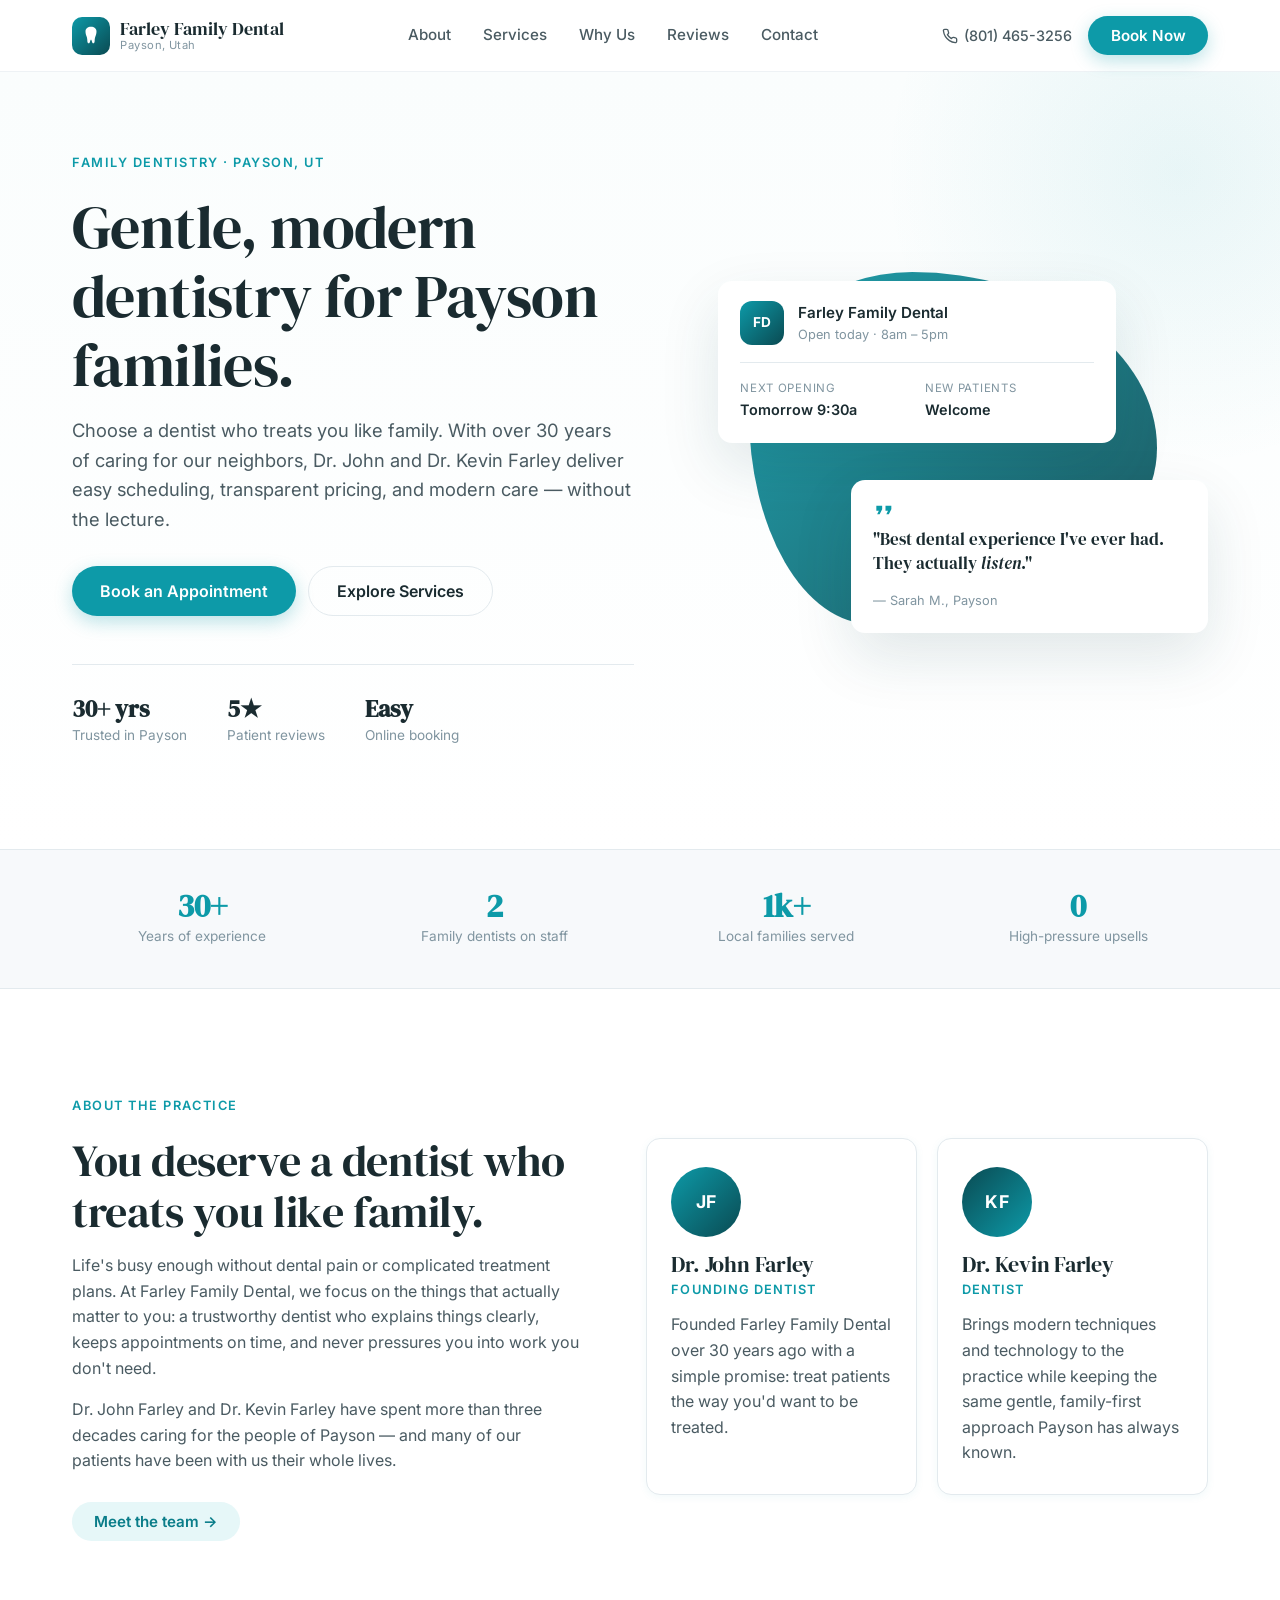
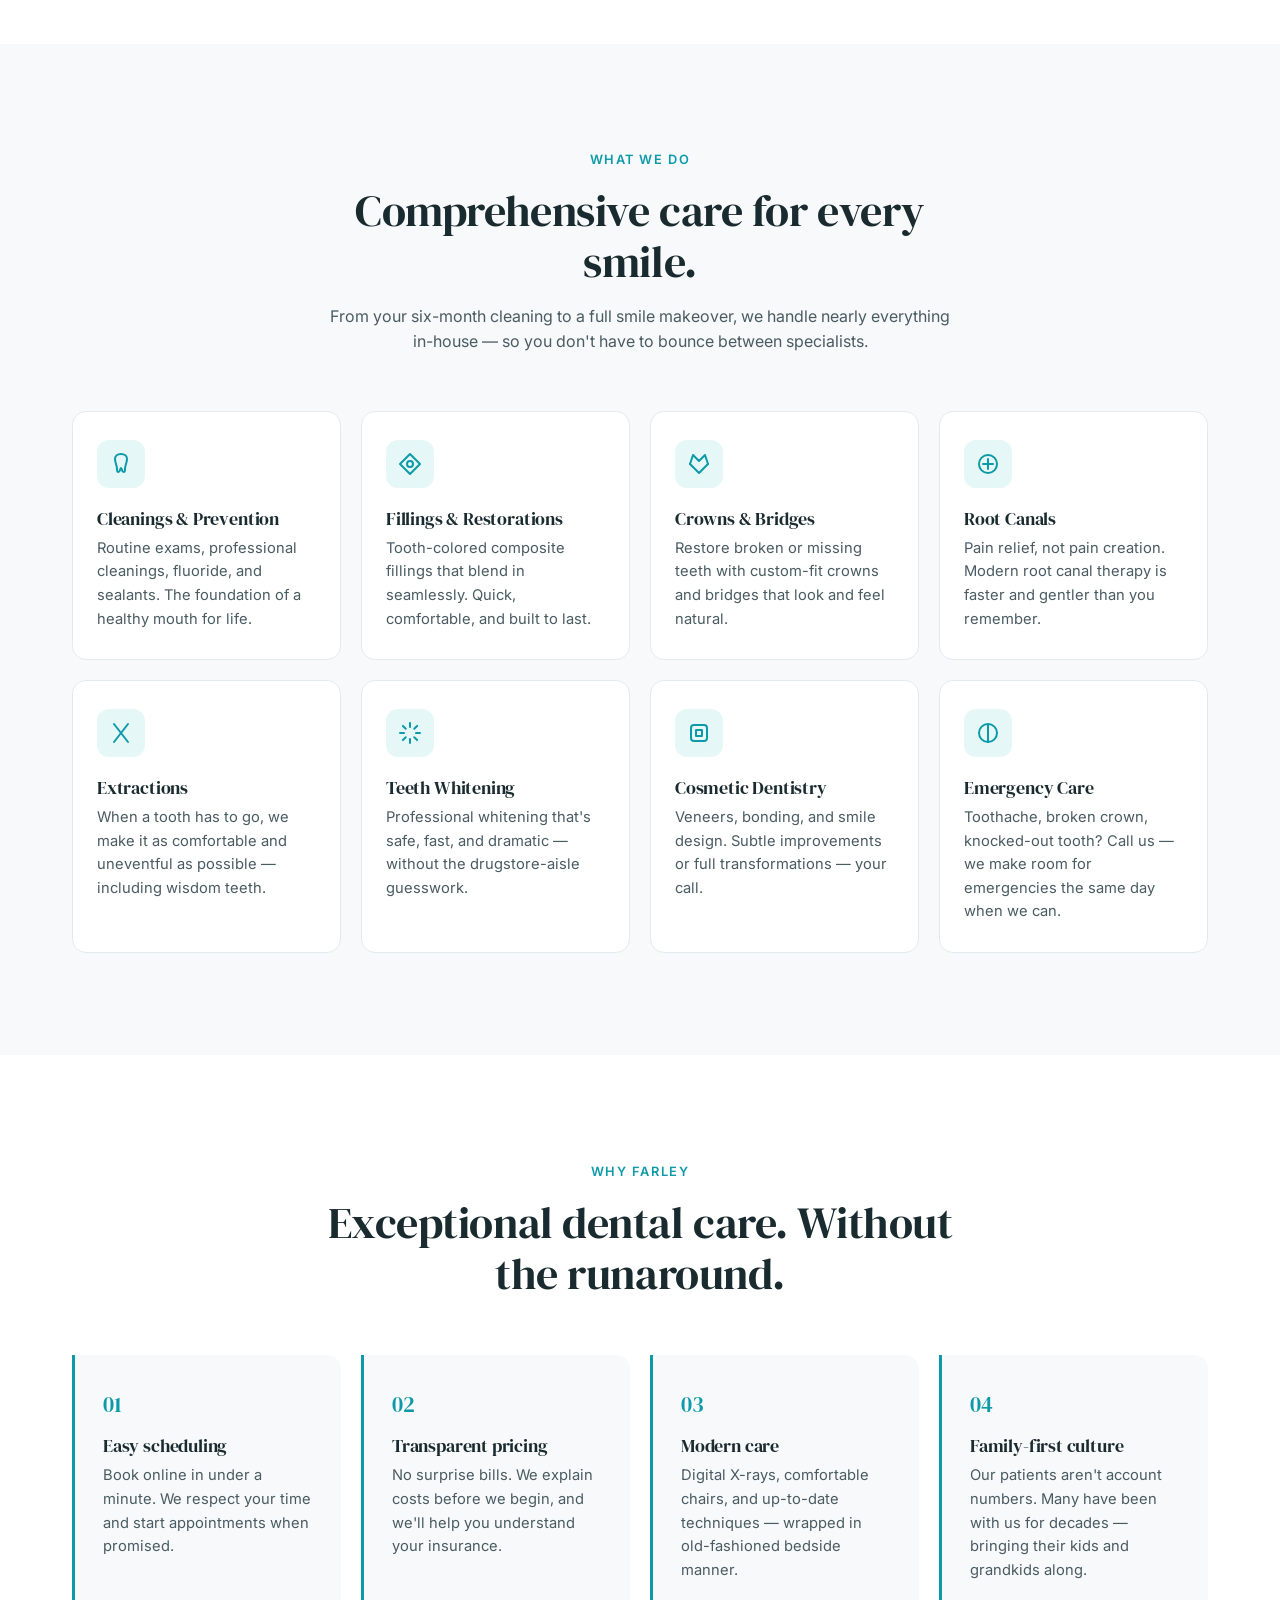
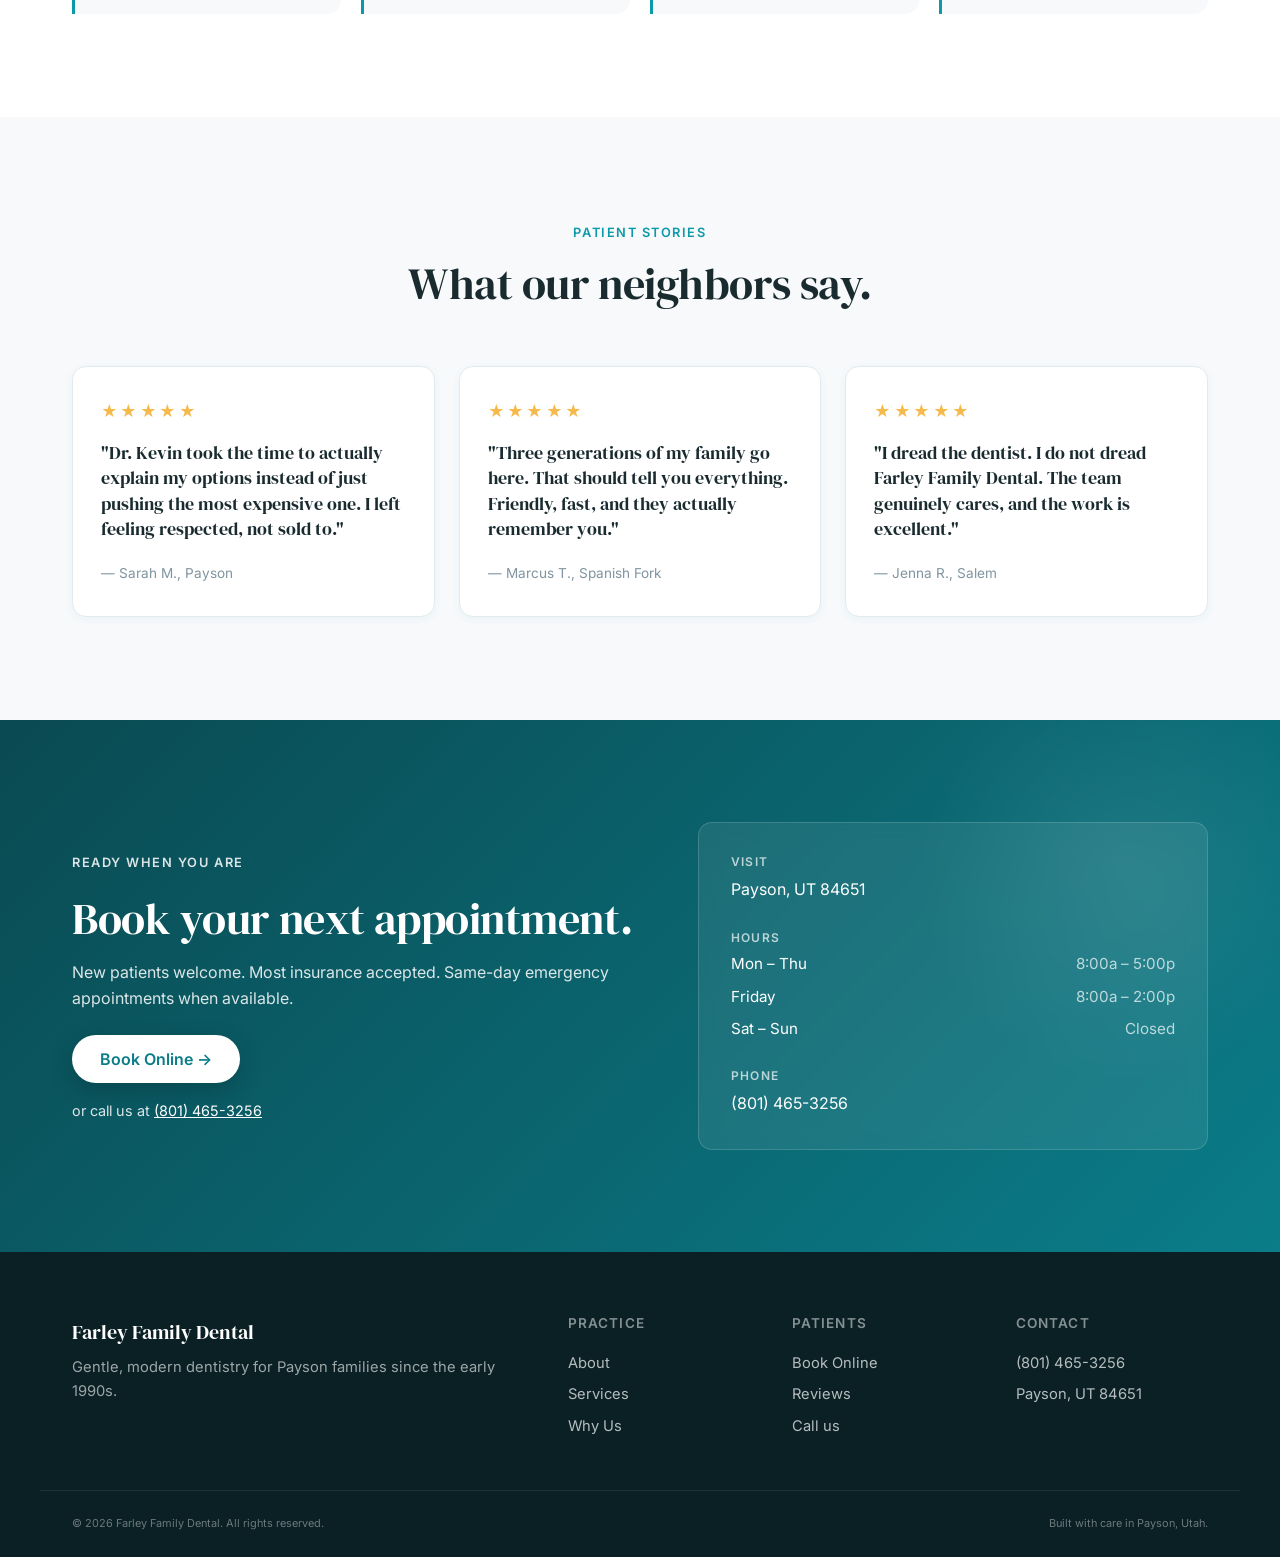
==== index.html @ 873fd1c4 "Add site Files" ====
<!DOCTYPE html>
<html lang="en">
<head>
    <meta charset="UTF-8" />
    <meta name="viewport" content="width=device-width, initial-scale=1.0" />
    <meta name="description" content="Farley Family Dental — gentle, modern dentistry for Payson families. Dr. John Farley & Dr. Kevin Farley. Book your appointment today." />
    <meta name="theme-color" content="#0d9aa8" />
    <title>Farley Family Dental | Gentle, Modern Dentistry in Payson, UT</title>
    <link rel="preconnect" href="https://fonts.googleapis.com" />
    <link rel="preconnect" href="https://fonts.gstatic.com" crossorigin />
    <link href="https://fonts.googleapis.com/css2?family=DM+Serif+Display&family=Inter:wght@400;500;600;700&display=swap" rel="stylesheet" />
    <link rel="stylesheet" href="styles.css" />
</head>
<body>

    <!-- ============ HEADER ============ -->
    <header class="site-header" id="top">
        <div class="container header-inner">
            <a href="#top" class="logo" aria-label="Farley Family Dental home">
                <span class="logo-mark" aria-hidden="true">
                    <svg viewBox="0 0 24 24" fill="none" xmlns="http://www.w3.org/2000/svg">
                        <path d="M12 2C8.5 2 6 4 6 7c0 2 .5 3.5 1 5 .6 1.7 1 3 1 5.5 0 1.7.8 2.5 1.5 2.5.8 0 1.2-.7 1.5-2 .3-1.4.6-2 1-2s.7.6 1 2c.3 1.3.7 2 1.5 2 .7 0 1.5-.8 1.5-2.5 0-2.5.4-3.8 1-5.5.5-1.5 1-3 1-5 0-3-2.5-5-6-5z" fill="currentColor"/>
                    </svg>
                </span>
                <span class="logo-text">
                    <span class="logo-name">Farley Family Dental</span>
                    <span class="logo-tag">Payson, Utah</span>
                </span>
            </a>

            <nav class="nav" aria-label="Primary">
                <a href="#about">About</a>
                <a href="#services">Services</a>
                <a href="#why-us">Why Us</a>
                <a href="#testimonials">Reviews</a>
                <a href="#contact">Contact</a>
            </nav>

            <div class="header-cta">
                <a href="tel:+18014653256" class="phone-link" aria-label="Call (801) 465-3256">
                    <svg width="16" height="16" viewBox="0 0 24 24" fill="none" stroke="currentColor" stroke-width="2" stroke-linecap="round" stroke-linejoin="round" aria-hidden="true"><path d="M22 16.92v3a2 2 0 0 1-2.18 2 19.79 19.79 0 0 1-8.63-3.07 19.5 19.5 0 0 1-6-6 19.79 19.79 0 0 1-3.07-8.67A2 2 0 0 1 4.11 2h3a2 2 0 0 1 2 1.72 12.84 12.84 0 0 0 .7 2.81 2 2 0 0 1-.45 2.11L8.09 9.91a16 16 0 0 0 6 6l1.27-1.27a2 2 0 0 1 2.11-.45 12.84 12.84 0 0 0 2.81.7A2 2 0 0 1 22 16.92z"/></svg>
                    (801) 465-3256
                </a>
                <a href="#book" class="btn btn-primary">Book Now</a>
            </div>

            <button class="menu-toggle" aria-label="Open menu" aria-expanded="false" aria-controls="mobile-nav">
                <span></span><span></span><span></span>
            </button>
        </div>

        <nav class="mobile-nav" id="mobile-nav" aria-label="Mobile">
            <a href="#about">About</a>
            <a href="#services">Services</a>
            <a href="#why-us">Why Us</a>
            <a href="#testimonials">Reviews</a>
            <a href="#contact">Contact</a>
            <a href="tel:+18014653256" class="mobile-phone">(801) 465-3256</a>
            <a href="#book" class="btn btn-primary btn-block">Book Appointment</a>
        </nav>
    </header>

    <!-- ============ HERO ============ -->
    <section class="hero">
        <div class="container hero-inner">
            <div class="hero-copy">
                <span class="eyebrow">Family dentistry · Payson, UT</span>
                <h1>Gentle, modern dentistry for Payson families.</h1>
                <p class="lead">Choose a dentist who treats you like family. With over 30 years of caring for our neighbors, Dr.&nbsp;John and Dr.&nbsp;Kevin Farley deliver easy scheduling, transparent pricing, and modern care — without the lecture.</p>
                <div class="hero-cta">
                    <a href="#book" class="btn btn-primary btn-lg">Book an Appointment</a>
                    <a href="#services" class="btn btn-ghost btn-lg">Explore Services</a>
                </div>
                <ul class="hero-trust">
                    <li><strong>30+ yrs</strong><span>Trusted in Payson</span></li>
                    <li><strong>5★</strong><span>Patient reviews</span></li>
                    <li><strong>Easy</strong><span>Online booking</span></li>
                </ul>
            </div>

            <div class="hero-visual" aria-hidden="true">
                <div class="hero-card hero-card-main">
                    <div class="hc-row">
                        <div class="hc-avatar">FD</div>
                        <div>
                            <div class="hc-name">Farley Family Dental</div>
                            <div class="hc-sub">Open today · 8am – 5pm</div>
                        </div>
                    </div>
                    <div class="hc-divider"></div>
                    <div class="hc-stats">
                        <div><span>Next opening</span><strong>Tomorrow 9:30a</strong></div>
                        <div><span>New patients</span><strong>Welcome</strong></div>
                    </div>
                </div>
                <div class="hero-card hero-card-quote">
                    <svg width="20" height="20" viewBox="0 0 24 24" fill="currentColor" aria-hidden="true"><path d="M9 7H4v6h3l-2 4h3l3-6V7zm11 0h-5v6h3l-2 4h3l3-6V7z"/></svg>
                    <p>"Best dental experience I've ever had. They actually <em>listen</em>."</p>
                    <span>— Sarah M., Payson</span>
                </div>
                <div class="hero-blob"></div>
            </div>
        </div>
    </section>

    <!-- ============ TRUST STRIP ============ -->
    <section class="trust-strip">
        <div class="container">
            <div class="trust-grid">
                <div><strong>30+</strong><span>Years of experience</span></div>
                <div><strong>2</strong><span>Family dentists on staff</span></div>
                <div><strong>1k+</strong><span>Local families served</span></div>
                <div><strong>0</strong><span>High-pressure upsells</span></div>
            </div>
        </div>
    </section>

    <!-- ============ ABOUT ============ -->
    <section class="section" id="about">
        <div class="container two-col">
            <div class="col-copy">
                <span class="eyebrow">About the practice</span>
                <h2>You deserve a dentist who treats you like family.</h2>
                <p>Life's busy enough without dental pain or complicated treatment plans. At Farley Family Dental, we focus on the things that actually matter to you: a trustworthy dentist who explains things clearly, keeps appointments on time, and never pressures you into work you don't need.</p>
                <p>Dr. John Farley and Dr. Kevin Farley have spent more than three decades caring for the people of Payson — and many of our patients have been with us their whole lives.</p>
                <a href="#contact" class="btn btn-secondary">Meet the team →</a>
            </div>

            <div class="dentist-grid">
                <article class="dentist-card">
                    <div class="dentist-photo" aria-hidden="true">
                        <span>JF</span>
                    </div>
                    <h3>Dr. John Farley</h3>
                    <p class="dentist-role">Founding Dentist</p>
                    <p>Founded Farley Family Dental over 30 years ago with a simple promise: treat patients the way you'd want to be treated.</p>
                </article>
                <article class="dentist-card">
                    <div class="dentist-photo dentist-photo-alt" aria-hidden="true">
                        <span>KF</span>
                    </div>
                    <h3>Dr. Kevin Farley</h3>
                    <p class="dentist-role">Dentist</p>
                    <p>Brings modern techniques and technology to the practice while keeping the same gentle, family-first approach Payson has always known.</p>
                </article>
            </div>
        </div>
    </section>

    <!-- ============ SERVICES ============ -->
    <section class="section section-alt" id="services">
        <div class="container">
            <div class="section-head">
                <span class="eyebrow">What we do</span>
                <h2>Comprehensive care for every smile.</h2>
                <p>From your six-month cleaning to a full smile makeover, we handle nearly everything in-house — so you don't have to bounce between specialists.</p>
            </div>

            <div class="service-grid">
                <article class="service-card">
                    <div class="service-icon" aria-hidden="true">
                        <svg viewBox="0 0 24 24" fill="none" stroke="currentColor" stroke-width="2" stroke-linecap="round" stroke-linejoin="round"><path d="M12 2C8.5 2 6 4 6 7c0 2 .5 3.5 1 5 .6 1.7 1 3 1 5.5 0 1.7.8 2.5 1.5 2.5.8 0 1.2-.7 1.5-2 .3-1.4.6-2 1-2s.7.6 1 2c.3 1.3.7 2 1.5 2 .7 0 1.5-.8 1.5-2.5 0-2.5.4-3.8 1-5.5.5-1.5 1-3 1-5 0-3-2.5-5-6-5z"/></svg>
                    </div>
                    <h3>Cleanings &amp; Prevention</h3>
                    <p>Routine exams, professional cleanings, fluoride, and sealants. The foundation of a healthy mouth for life.</p>
                </article>

                <article class="service-card">
                    <div class="service-icon" aria-hidden="true">
                        <svg viewBox="0 0 24 24" fill="none" stroke="currentColor" stroke-width="2" stroke-linecap="round" stroke-linejoin="round"><path d="M12 2L2 12l10 10 10-10z"/><circle cx="12" cy="12" r="3"/></svg>
                    </div>
                    <h3>Fillings &amp; Restorations</h3>
                    <p>Tooth-colored composite fillings that blend in seamlessly. Quick, comfortable, and built to last.</p>
                </article>

                <article class="service-card">
                    <div class="service-icon" aria-hidden="true">
                        <svg viewBox="0 0 24 24" fill="none" stroke="currentColor" stroke-width="2" stroke-linecap="round" stroke-linejoin="round"><path d="M3 12l3-9 6 6 6-6 3 9"/><path d="M3 12l9 9 9-9"/></svg>
                    </div>
                    <h3>Crowns &amp; Bridges</h3>
                    <p>Restore broken or missing teeth with custom-fit crowns and bridges that look and feel natural.</p>
                </article>

                <article class="service-card">
                    <div class="service-icon" aria-hidden="true">
                        <svg viewBox="0 0 24 24" fill="none" stroke="currentColor" stroke-width="2" stroke-linecap="round" stroke-linejoin="round"><circle cx="12" cy="12" r="9"/><path d="M12 7v10M7 12h10"/></svg>
                    </div>
                    <h3>Root Canals</h3>
                    <p>Pain relief, not pain creation. Modern root canal therapy is faster and gentler than you remember.</p>
                </article>

                <article class="service-card">
                    <div class="service-icon" aria-hidden="true">
                        <svg viewBox="0 0 24 24" fill="none" stroke="currentColor" stroke-width="2" stroke-linecap="round" stroke-linejoin="round"><path d="M5 3l14 18M5 21L19 3"/></svg>
                    </div>
                    <h3>Extractions</h3>
                    <p>When a tooth has to go, we make it as comfortable and uneventful as possible — including wisdom teeth.</p>
                </article>

                <article class="service-card">
                    <div class="service-icon" aria-hidden="true">
                        <svg viewBox="0 0 24 24" fill="none" stroke="currentColor" stroke-width="2" stroke-linecap="round" stroke-linejoin="round"><path d="M12 2v4M12 18v4M4.93 4.93l2.83 2.83M16.24 16.24l2.83 2.83M2 12h4M18 12h4M4.93 19.07l2.83-2.83M16.24 7.76l2.83-2.83"/></svg>
                    </div>
                    <h3>Teeth Whitening</h3>
                    <p>Professional whitening that's safe, fast, and dramatic — without the drugstore-aisle guesswork.</p>
                </article>

                <article class="service-card">
                    <div class="service-icon" aria-hidden="true">
                        <svg viewBox="0 0 24 24" fill="none" stroke="currentColor" stroke-width="2" stroke-linecap="round" stroke-linejoin="round"><rect x="4" y="4" width="16" height="16" rx="3"/><path d="M9 9h6v6H9z"/></svg>
                    </div>
                    <h3>Cosmetic Dentistry</h3>
                    <p>Veneers, bonding, and smile design. Subtle improvements or full transformations — your call.</p>
                </article>

                <article class="service-card">
                    <div class="service-icon" aria-hidden="true">
                        <svg viewBox="0 0 24 24" fill="none" stroke="currentColor" stroke-width="2" stroke-linecap="round" stroke-linejoin="round"><path d="M3 12a9 9 0 1018 0 9 9 0 10-18 0z"/><path d="M12 3v18"/></svg>
                    </div>
                    <h3>Emergency Care</h3>
                    <p>Toothache, broken crown, knocked-out tooth? Call us — we make room for emergencies the same day when we can.</p>
                </article>
            </div>
        </div>
    </section>

    <!-- ============ WHY US ============ -->
    <section class="section" id="why-us">
        <div class="container">
            <div class="section-head">
                <span class="eyebrow">Why Farley</span>
                <h2>Exceptional dental care. Without the runaround.</h2>
            </div>

            <div class="value-grid">
                <div class="value-card">
                    <div class="value-num">01</div>
                    <h3>Easy scheduling</h3>
                    <p>Book online in under a minute. We respect your time and start appointments when promised.</p>
                </div>
                <div class="value-card">
                    <div class="value-num">02</div>
                    <h3>Transparent pricing</h3>
                    <p>No surprise bills. We explain costs before we begin, and we'll help you understand your insurance.</p>
                </div>
                <div class="value-card">
                    <div class="value-num">03</div>
                    <h3>Modern care</h3>
                    <p>Digital X-rays, comfortable chairs, and up-to-date techniques — wrapped in old-fashioned bedside manner.</p>
                </div>
                <div class="value-card">
                    <div class="value-num">04</div>
                    <h3>Family-first culture</h3>
                    <p>Our patients aren't account numbers. Many have been with us for decades — bringing their kids and grandkids along.</p>
                </div>
            </div>
        </div>
    </section>

    <!-- ============ TESTIMONIALS ============ -->
    <section class="section section-alt" id="testimonials">
        <div class="container">
            <div class="section-head">
                <span class="eyebrow">Patient stories</span>
                <h2>What our neighbors say.</h2>
            </div>

            <div class="testimonial-grid">
                <figure class="testimonial">
                    <div class="stars" aria-label="5 out of 5 stars">★★★★★</div>
                    <blockquote>"Dr. Kevin took the time to actually explain my options instead of just pushing the most expensive one. I left feeling respected, not sold to."</blockquote>
                    <figcaption>— Sarah M., Payson</figcaption>
                </figure>
                <figure class="testimonial">
                    <div class="stars" aria-label="5 out of 5 stars">★★★★★</div>
                    <blockquote>"Three generations of my family go here. That should tell you everything. Friendly, fast, and they actually remember you."</blockquote>
                    <figcaption>— Marcus T., Spanish Fork</figcaption>
                </figure>
                <figure class="testimonial">
                    <div class="stars" aria-label="5 out of 5 stars">★★★★★</div>
                    <blockquote>"I dread the dentist. I do not dread Farley Family Dental. The team genuinely cares, and the work is excellent."</blockquote>
                    <figcaption>— Jenna R., Salem</figcaption>
                </figure>
            </div>
        </div>
    </section>

    <!-- ============ CONTACT / BOOK ============ -->
    <section class="section section-cta" id="contact">
        <div class="container">
            <div class="cta-grid">
                <div class="cta-copy" id="book">
                    <span class="eyebrow eyebrow-light">Ready when you are</span>
                    <h2>Book your next appointment.</h2>
                    <p>New patients welcome. Most insurance accepted. Same-day emergency appointments when available.</p>
                    <a href="https://elevatepractices.typeform.com/to/rLmhuI4f" target="_blank" rel="noopener" class="btn btn-primary btn-lg">Book Online →</a>
                    <p class="cta-or">or call us at <a href="tel:+18014653256">(801)&nbsp;465-3256</a></p>
                </div>

                <div class="cta-info">
                    <div class="info-block">
                        <h4>Visit</h4>
                        <p>Payson, UT 84651</p>
                    </div>
                    <div class="info-block">
                        <h4>Hours</h4>
                        <ul class="hours-list">
                            <li><span>Mon – Thu</span><span>8:00a – 5:00p</span></li>
                            <li><span>Friday</span><span>8:00a – 2:00p</span></li>
                            <li><span>Sat – Sun</span><span>Closed</span></li>
                        </ul>
                    </div>
                    <div class="info-block">
                        <h4>Phone</h4>
                        <p><a href="tel:+18014653256">(801)&nbsp;465-3256</a></p>
                    </div>
                </div>
            </div>
        </div>
    </section>

    <!-- ============ FOOTER ============ -->
    <footer class="site-footer">
        <div class="container footer-inner">
            <div class="footer-brand">
                <span class="logo-name">Farley Family Dental</span>
                <p>Gentle, modern dentistry for Payson families since the early 1990s.</p>
            </div>
            <div class="footer-cols">
                <div>
                    <h5>Practice</h5>
                    <a href="#about">About</a>
                    <a href="#services">Services</a>
                    <a href="#why-us">Why Us</a>
                </div>
                <div>
                    <h5>Patients</h5>
                    <a href="#book">Book Online</a>
                    <a href="#testimonials">Reviews</a>
                    <a href="tel:+18014653256">Call us</a>
                </div>
                <div>
                    <h5>Contact</h5>
                    <a href="tel:+18014653256">(801) 465-3256</a>
                    <span>Payson, UT 84651</span>
                </div>
            </div>
        </div>
        <div class="container footer-bottom">
            <small>© <span id="year"></span> Farley Family Dental. All rights reserved.</small>
            <small>Built with care in Payson, Utah.</small>
        </div>
    </footer>

    <script src="script.js"></script>
</body>
</html>
---- styles.css ----
/* =================================================
   Farley Family Dental — Stylesheet
   Clean, modern, professional dental practice
   ================================================= */

:root {
    /* Brand */
    --color-primary: #0d9aa8;
    --color-primary-dark: #0a7d89;
    --color-primary-light: #e6f7f8;
    --color-accent: #0a4a52;

    /* Neutrals */
    --color-bg: #ffffff;
    --color-bg-alt: #f7f9fb;
    --color-bg-dark: #0a2025;
    --color-text: #1a2b30;
    --color-text-soft: #4a5b62;
    --color-text-muted: #8095a0;
    --color-border: #e3eaee;

    /* Type */
    --font-sans: "Inter", -apple-system, BlinkMacSystemFont, "Segoe UI", sans-serif;
    --font-display: "DM Serif Display", Georgia, serif;

    /* Layout */
    --max-w: 1200px;
    --pad-x: clamp(1.25rem, 4vw, 2rem);
    --radius-sm: 8px;
    --radius: 14px;
    --radius-lg: 22px;

    /* Shadows */
    --shadow-sm: 0 2px 8px rgba(13, 154, 168, 0.06);
    --shadow: 0 8px 30px rgba(13, 64, 78, 0.08);
    --shadow-lg: 0 24px 60px rgba(13, 64, 78, 0.12);
}

/* =================================================
   RESET / BASE
   ================================================= */
*, *::before, *::after { box-sizing: border-box; }
* { margin: 0; padding: 0; }

html { scroll-behavior: smooth; -webkit-text-size-adjust: 100%; scroll-padding-top: 80px; }

body {
    font-family: var(--font-sans);
    color: var(--color-text);
    background: var(--color-bg);
    line-height: 1.6;
    font-size: 16px;
    -webkit-font-smoothing: antialiased;
    -moz-osx-font-smoothing: grayscale;
}

img, svg { display: block; max-width: 100%; height: auto; }
a { color: var(--color-primary); text-decoration: none; transition: color .15s ease; }
a:hover { color: var(--color-primary-dark); }
ul { list-style: none; }
button { font-family: inherit; cursor: pointer; border: none; background: none; }

h1, h2, h3, h4, h5 {
    font-family: var(--font-display);
    font-weight: 400;
    line-height: 1.15;
    color: var(--color-text);
    letter-spacing: -0.01em;
}

h1 { font-size: clamp(2.25rem, 5vw, 3.75rem); }
h2 { font-size: clamp(1.75rem, 3.6vw, 2.75rem); }
h3 { font-size: 1.35rem; }
h4 { font-size: 1.05rem; font-family: var(--font-sans); font-weight: 600; }
h5 { font-size: .85rem; font-family: var(--font-sans); font-weight: 600; text-transform: uppercase; letter-spacing: .08em; color: var(--color-text-muted); }

p { color: var(--color-text-soft); }

.container {
    max-width: var(--max-w);
    margin: 0 auto;
    padding: 0 var(--pad-x);
    width: 100%;
}

.eyebrow {
    display: inline-block;
    font-size: .8rem;
    font-weight: 600;
    text-transform: uppercase;
    letter-spacing: .12em;
    color: var(--color-primary);
    margin-bottom: 1rem;
}
.eyebrow-light { color: rgba(255, 255, 255, 0.85); }

.lead { font-size: 1.15rem; color: var(--color-text-soft); margin-top: 1rem; }

/* =================================================
   BUTTONS
   ================================================= */
.btn {
    display: inline-flex;
    align-items: center;
    justify-content: center;
    gap: .5rem;
    padding: .75rem 1.4rem;
    border-radius: 999px;
    font-weight: 600;
    font-size: .95rem;
    line-height: 1;
    transition: transform .15s ease, box-shadow .15s ease, background .15s ease, color .15s ease;
    white-space: nowrap;
    cursor: pointer;
}
.btn-primary {
    background: var(--color-primary);
    color: #fff;
    box-shadow: 0 6px 18px rgba(13, 154, 168, 0.28);
}
.btn-primary:hover {
    background: var(--color-primary-dark);
    color: #fff;
    transform: translateY(-1px);
    box-shadow: 0 10px 24px rgba(13, 154, 168, 0.35);
}
.btn-secondary {
    background: var(--color-primary-light);
    color: var(--color-primary-dark);
}
.btn-secondary:hover { background: #d4eff1; color: var(--color-primary-dark); }
.btn-ghost {
    background: transparent;
    color: var(--color-text);
    border: 1.5px solid var(--color-border);
}
.btn-ghost:hover { border-color: var(--color-primary); color: var(--color-primary); }
.btn-lg { padding: 1rem 1.75rem; font-size: 1rem; }
.btn-block { width: 100%; }

/* =================================================
   HEADER
   ================================================= */
.site-header {
    position: sticky;
    top: 0;
    background: rgba(255, 255, 255, 0.85);
    backdrop-filter: saturate(180%) blur(12px);
    -webkit-backdrop-filter: saturate(180%) blur(12px);
    border-bottom: 1px solid rgba(227, 234, 238, 0.6);
    z-index: 100;
}
.header-inner {
    display: flex;
    align-items: center;
    justify-content: space-between;
    padding-top: 1rem;
    padding-bottom: 1rem;
    gap: 1.5rem;
}
.logo {
    display: flex;
    align-items: center;
    gap: .65rem;
    color: var(--color-text);
}
.logo-mark {
    width: 38px; height: 38px;
    border-radius: 10px;
    background: linear-gradient(135deg, var(--color-primary) 0%, var(--color-accent) 100%);
    display: grid; place-items: center;
    color: #fff;
    flex-shrink: 0;
}
.logo-mark svg { width: 22px; height: 22px; }
.logo-text { display: flex; flex-direction: column; line-height: 1.1; }
.logo-name { font-family: var(--font-display); font-size: 1.1rem; color: var(--color-text); }
.logo-tag { font-size: .7rem; color: var(--color-text-muted); letter-spacing: .04em; }

.nav { display: flex; gap: 2rem; }
.nav a {
    color: var(--color-text-soft);
    font-weight: 500;
    font-size: .95rem;
    position: relative;
}
.nav a:hover { color: var(--color-primary); }

.header-cta {
    display: flex;
    align-items: center;
    gap: 1rem;
}
.phone-link {
    display: flex;
    align-items: center;
    gap: .4rem;
    color: var(--color-text-soft);
    font-weight: 500;
    font-size: .9rem;
}
.phone-link:hover { color: var(--color-primary); }

.menu-toggle {
    display: none;
    width: 36px; height: 36px;
    flex-direction: column;
    justify-content: center;
    gap: 5px;
    align-items: center;
}
.menu-toggle span {
    width: 22px; height: 2px;
    background: var(--color-text);
    border-radius: 2px;
    transition: transform .2s ease, opacity .2s ease;
}
.menu-toggle[aria-expanded="true"] span:nth-child(1) { transform: translateY(7px) rotate(45deg); }
.menu-toggle[aria-expanded="true"] span:nth-child(2) { opacity: 0; }
.menu-toggle[aria-expanded="true"] span:nth-child(3) { transform: translateY(-7px) rotate(-45deg); }

.mobile-nav {
    display: none;
    flex-direction: column;
    gap: 1rem;
    padding: 1.5rem var(--pad-x) 2rem;
    background: #fff;
    border-top: 1px solid var(--color-border);
}
.mobile-nav a { color: var(--color-text); font-weight: 500; padding: .25rem 0; }
.mobile-nav a:hover { color: var(--color-primary); }
.mobile-nav.is-open { display: flex; }
.mobile-phone { color: var(--color-text-soft) !important; font-weight: 500 !important; }

/* =================================================
   HERO
   ================================================= */
.hero {
    position: relative;
    overflow: hidden;
    background: linear-gradient(180deg, #fafdfd 0%, #ffffff 100%);
    padding: clamp(3rem, 6vw, 5rem) 0 clamp(4rem, 8vw, 7rem);
}
.hero::before {
    content: "";
    position: absolute;
    top: -200px; right: -200px;
    width: 600px; height: 600px;
    background: radial-gradient(circle, rgba(13, 154, 168, 0.08) 0%, transparent 70%);
    border-radius: 50%;
    pointer-events: none;
}
.hero-inner {
    display: grid;
    grid-template-columns: 1.1fr 1fr;
    gap: 4rem;
    align-items: center;
}
.hero-copy h1 { margin-top: .25rem; }
.hero-cta {
    display: flex;
    flex-wrap: wrap;
    gap: .75rem;
    margin-top: 2rem;
}
.hero-trust {
    display: flex;
    gap: 2.5rem;
    margin-top: 3rem;
    padding-top: 2rem;
    border-top: 1px solid var(--color-border);
}
.hero-trust li { display: flex; flex-direction: column; }
.hero-trust strong { font-family: var(--font-display); font-size: 1.5rem; color: var(--color-text); line-height: 1; }
.hero-trust span { font-size: .85rem; color: var(--color-text-muted); margin-top: .25rem; }

.hero-visual {
    position: relative;
    min-height: 440px;
}
.hero-blob {
    position: absolute;
    inset: 10% 10% 10% 10%;
    background: linear-gradient(135deg, var(--color-primary) 0%, var(--color-accent) 100%);
    border-radius: 40% 60% 70% 30% / 40% 50% 50% 60%;
    opacity: .92;
    z-index: 0;
    animation: blob 18s ease-in-out infinite alternate;
}
@keyframes blob {
    0% { border-radius: 40% 60% 70% 30% / 40% 50% 50% 60%; }
    100% { border-radius: 60% 40% 30% 70% / 60% 30% 70% 40%; }
}

.hero-card {
    position: absolute;
    background: #fff;
    border-radius: var(--radius);
    box-shadow: var(--shadow-lg);
    padding: 1.25rem 1.4rem;
    z-index: 2;
}
.hero-card-main {
    top: 12%;
    left: 4%;
    width: 78%;
}
.hc-row { display: flex; align-items: center; gap: .85rem; }
.hc-avatar {
    width: 44px; height: 44px;
    border-radius: 12px;
    background: linear-gradient(135deg, var(--color-primary), var(--color-accent));
    color: #fff;
    display: grid; place-items: center;
    font-weight: 700;
    font-size: .85rem;
    letter-spacing: .04em;
}
.hc-name { font-weight: 600; font-size: .95rem; color: var(--color-text); }
.hc-sub { font-size: .8rem; color: var(--color-text-muted); }
.hc-divider { height: 1px; background: var(--color-border); margin: 1rem 0; }
.hc-stats { display: grid; grid-template-columns: 1fr 1fr; gap: 1rem; }
.hc-stats span { display: block; font-size: .72rem; color: var(--color-text-muted); text-transform: uppercase; letter-spacing: .06em; }
.hc-stats strong { font-size: .9rem; color: var(--color-text); font-weight: 600; }

.hero-card-quote {
    bottom: 8%;
    right: 0;
    width: 70%;
    color: var(--color-primary);
}
.hero-card-quote p {
    font-family: var(--font-display);
    color: var(--color-text);
    font-size: 1.05rem;
    line-height: 1.4;
    margin: .5rem 0 .75rem;
}
.hero-card-quote span { font-size: .8rem; color: var(--color-text-muted); }

/* =================================================
   TRUST STRIP
   ================================================= */
.trust-strip {
    background: var(--color-bg-alt);
    padding: 2.5rem 0;
    border-top: 1px solid var(--color-border);
    border-bottom: 1px solid var(--color-border);
}
.trust-grid {
    display: grid;
    grid-template-columns: repeat(4, 1fr);
    gap: 2rem;
    text-align: center;
}
.trust-grid > div { display: flex; flex-direction: column; gap: .25rem; }
.trust-grid strong { font-family: var(--font-display); font-size: 2rem; color: var(--color-primary); line-height: 1; }
.trust-grid span { font-size: .85rem; color: var(--color-text-muted); }

/* =================================================
   SECTIONS (generic)
   ================================================= */
.section { padding: clamp(4rem, 8vw, 7rem) 0; }
.section-alt { background: var(--color-bg-alt); }
.section-head {
    text-align: center;
    max-width: 640px;
    margin: 0 auto 3.5rem;
}
.section-head p { margin-top: 1rem; }

/* =================================================
   ABOUT (two-col)
   ================================================= */
.two-col {
    display: grid;
    grid-template-columns: 1fr 1.1fr;
    gap: 4rem;
    align-items: center;
}
.col-copy h2 { margin-top: .25rem; }
.col-copy p { margin-top: 1rem; }
.col-copy .btn { margin-top: 1.75rem; }

.dentist-grid {
    display: grid;
    grid-template-columns: 1fr 1fr;
    gap: 1.25rem;
}
.dentist-card {
    background: #fff;
    border: 1px solid var(--color-border);
    border-radius: var(--radius);
    padding: 1.75rem 1.5rem;
    box-shadow: var(--shadow-sm);
    transition: transform .2s ease, box-shadow .2s ease;
}
.dentist-card:hover { transform: translateY(-3px); box-shadow: var(--shadow); }
.dentist-photo {
    width: 70px; height: 70px;
    border-radius: 50%;
    background: linear-gradient(135deg, var(--color-primary), var(--color-accent));
    color: #fff;
    display: grid; place-items: center;
    font-weight: 700;
    font-size: 1.1rem;
    margin-bottom: 1rem;
    letter-spacing: .04em;
}
.dentist-photo-alt { background: linear-gradient(135deg, var(--color-accent), var(--color-primary)); }
.dentist-card h3 { margin-bottom: .15rem; }
.dentist-role {
    font-size: .8rem;
    color: var(--color-primary);
    font-weight: 600;
    text-transform: uppercase;
    letter-spacing: .08em;
    margin-bottom: .75rem;
}

/* =================================================
   SERVICES
   ================================================= */
.service-grid {
    display: grid;
    grid-template-columns: repeat(4, 1fr);
    gap: 1.25rem;
}
.service-card {
    background: #fff;
    border: 1px solid var(--color-border);
    border-radius: var(--radius);
    padding: 1.75rem 1.5rem;
    transition: transform .2s ease, box-shadow .2s ease, border-color .2s ease;
}
.service-card:hover {
    transform: translateY(-4px);
    box-shadow: var(--shadow);
    border-color: rgba(13, 154, 168, 0.3);
}
.service-icon {
    width: 48px; height: 48px;
    border-radius: 12px;
    background: var(--color-primary-light);
    color: var(--color-primary);
    display: grid; place-items: center;
    margin-bottom: 1.25rem;
}
.service-icon svg { width: 24px; height: 24px; }
.service-card h3 { margin-bottom: .5rem; font-size: 1.15rem; }
.service-card p { font-size: .92rem; }

/* =================================================
   VALUE / WHY US
   ================================================= */
.value-grid {
    display: grid;
    grid-template-columns: repeat(4, 1fr);
    gap: 1.25rem;
}
.value-card {
    padding: 2rem 1.75rem;
    border-left: 3px solid var(--color-primary);
    background: var(--color-bg-alt);
    border-radius: 0 var(--radius) var(--radius) 0;
}
.value-num {
    font-family: var(--font-display);
    font-size: 1.4rem;
    color: var(--color-primary);
    margin-bottom: .75rem;
}
.value-card h3 { margin-bottom: .5rem; font-size: 1.15rem; }
.value-card p { font-size: .92rem; }

/* =================================================
   TESTIMONIALS
   ================================================= */
.testimonial-grid {
    display: grid;
    grid-template-columns: repeat(3, 1fr);
    gap: 1.5rem;
}
.testimonial {
    background: #fff;
    border-radius: var(--radius);
    padding: 2rem 1.75rem;
    box-shadow: var(--shadow-sm);
    border: 1px solid var(--color-border);
}
.stars { color: #f5b94c; font-size: 1rem; letter-spacing: .15em; margin-bottom: 1rem; }
.testimonial blockquote {
    font-family: var(--font-display);
    font-size: 1.1rem;
    color: var(--color-text);
    line-height: 1.45;
    margin-bottom: 1.25rem;
}
.testimonial figcaption { font-size: .85rem; color: var(--color-text-muted); }

/* =================================================
   CTA / CONTACT
   ================================================= */
.section-cta {
    background: linear-gradient(135deg, var(--color-accent) 0%, var(--color-primary-dark) 100%);
    color: #fff;
    position: relative;
    overflow: hidden;
}
.section-cta::before {
    content: "";
    position: absolute;
    inset: -100px -100px auto auto;
    width: 500px; height: 500px;
    background: radial-gradient(circle, rgba(255,255,255,0.08) 0%, transparent 60%);
    border-radius: 50%;
    pointer-events: none;
}
.section-cta h2 { color: #fff; }
.section-cta p { color: rgba(255, 255, 255, 0.85); }
.section-cta .btn-primary { background: #fff; color: var(--color-primary-dark); box-shadow: 0 8px 24px rgba(0,0,0,0.18); }
.section-cta .btn-primary:hover { background: var(--color-primary-light); color: var(--color-primary-dark); }

.cta-grid {
    display: grid;
    grid-template-columns: 1.1fr 1fr;
    gap: 4rem;
    align-items: center;
    position: relative;
    z-index: 2;
}
.cta-copy h2 { margin: .25rem 0 1rem; }
.cta-copy .btn { margin-top: 1.5rem; }
.cta-or { margin-top: 1rem; font-size: .9rem; }
.cta-or a { color: #fff; text-decoration: underline; }
.cta-or a:hover { color: var(--color-primary-light); }

.cta-info {
    background: rgba(255, 255, 255, 0.08);
    border: 1px solid rgba(255, 255, 255, 0.15);
    backdrop-filter: blur(10px);
    border-radius: var(--radius);
    padding: 2rem;
    display: grid;
    gap: 1.75rem;
}
.info-block h4 {
    font-size: .75rem;
    text-transform: uppercase;
    letter-spacing: .12em;
    color: rgba(255, 255, 255, 0.7);
    margin-bottom: .5rem;
    font-family: var(--font-sans);
    font-weight: 600;
}
.info-block p { color: #fff; font-size: 1rem; }
.info-block a { color: #fff; }
.info-block a:hover { color: var(--color-primary-light); }
.hours-list { display: flex; flex-direction: column; gap: .5rem; }
.hours-list li {
    display: flex;
    justify-content: space-between;
    color: #fff;
    font-size: .95rem;
}
.hours-list li span:last-child { color: rgba(255, 255, 255, 0.7); }

/* =================================================
   FOOTER
   ================================================= */
.site-footer {
    background: var(--color-bg-dark);
    color: rgba(255, 255, 255, 0.7);
    padding: 4rem 0 1.5rem;
}
.footer-inner {
    display: grid;
    grid-template-columns: 1.4fr 2fr;
    gap: 3rem;
    padding-bottom: 3rem;
    border-bottom: 1px solid rgba(255, 255, 255, 0.08);
}
.footer-brand .logo-name { color: #fff; font-size: 1.25rem; display: block; margin-bottom: .5rem; }
.footer-brand p { color: rgba(255, 255, 255, 0.6); font-size: .92rem; }
.footer-cols {
    display: grid;
    grid-template-columns: repeat(3, 1fr);
    gap: 2rem;
}
.footer-cols h5 { color: rgba(255, 255, 255, 0.5); margin-bottom: 1rem; }
.footer-cols a, .footer-cols span {
    display: block;
    color: rgba(255, 255, 255, 0.7);
    font-size: .92rem;
    padding: .25rem 0;
}
.footer-cols a:hover { color: #fff; }
.footer-bottom {
    display: flex;
    justify-content: space-between;
    flex-wrap: wrap;
    gap: 1rem;
    padding-top: 1.5rem;
    color: rgba(255, 255, 255, 0.4);
    font-size: .82rem;
}

/* =================================================
   RESPONSIVE
   ================================================= */
@media (max-width: 960px) {
    .nav, .header-cta { display: none; }
    .menu-toggle { display: flex; }

    .hero-inner { grid-template-columns: 1fr; gap: 3rem; }
    .hero-visual { min-height: 380px; max-width: 500px; margin: 0 auto; width: 100%; }
    .hero-trust { gap: 1.75rem; }

    .two-col { grid-template-columns: 1fr; gap: 3rem; }
    .cta-grid { grid-template-columns: 1fr; gap: 2.5rem; }

    .service-grid { grid-template-columns: repeat(2, 1fr); }
    .value-grid { grid-template-columns: repeat(2, 1fr); }
    .testimonial-grid { grid-template-columns: 1fr; }
    .trust-grid { grid-template-columns: repeat(2, 1fr); gap: 1.5rem; }

    .footer-inner { grid-template-columns: 1fr; gap: 2.5rem; }
}

@media (max-width: 560px) {
    h1 { font-size: 2.1rem; }
    h2 { font-size: 1.7rem; }

    .hero-cta { flex-direction: column; align-items: stretch; }
    .hero-cta .btn { width: 100%; }
    .hero-trust { flex-direction: column; gap: 1.25rem; }

    .service-grid { grid-template-columns: 1fr; }
    .value-grid { grid-template-columns: 1fr; }
    .dentist-grid { grid-template-columns: 1fr; }
    .footer-cols { grid-template-columns: 1fr 1fr; }
    .footer-bottom { flex-direction: column; align-items: flex-start; }
}

@media (prefers-reduced-motion: reduce) {
    *, *::before, *::after {
        animation-duration: .01ms !important;
        transition-duration: .01ms !important;
    }
    html { scroll-behavior: auto; }
}
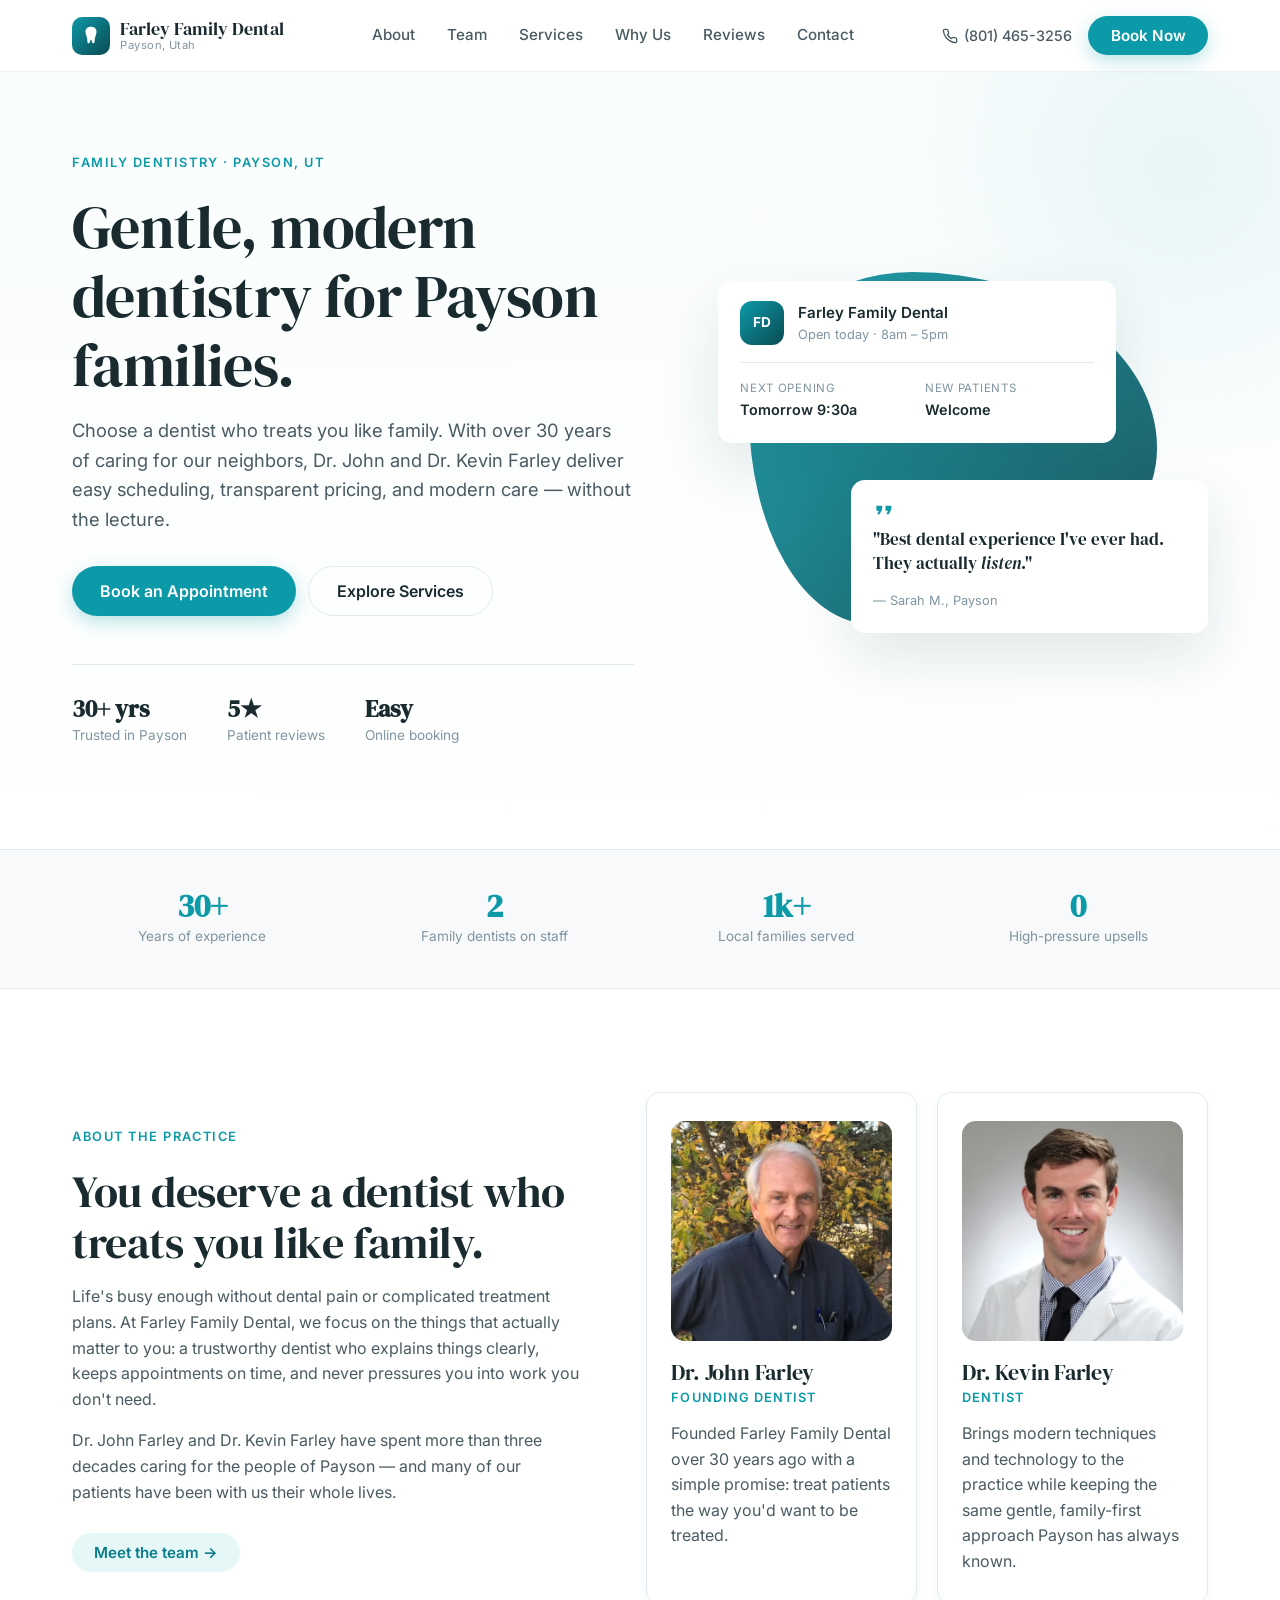
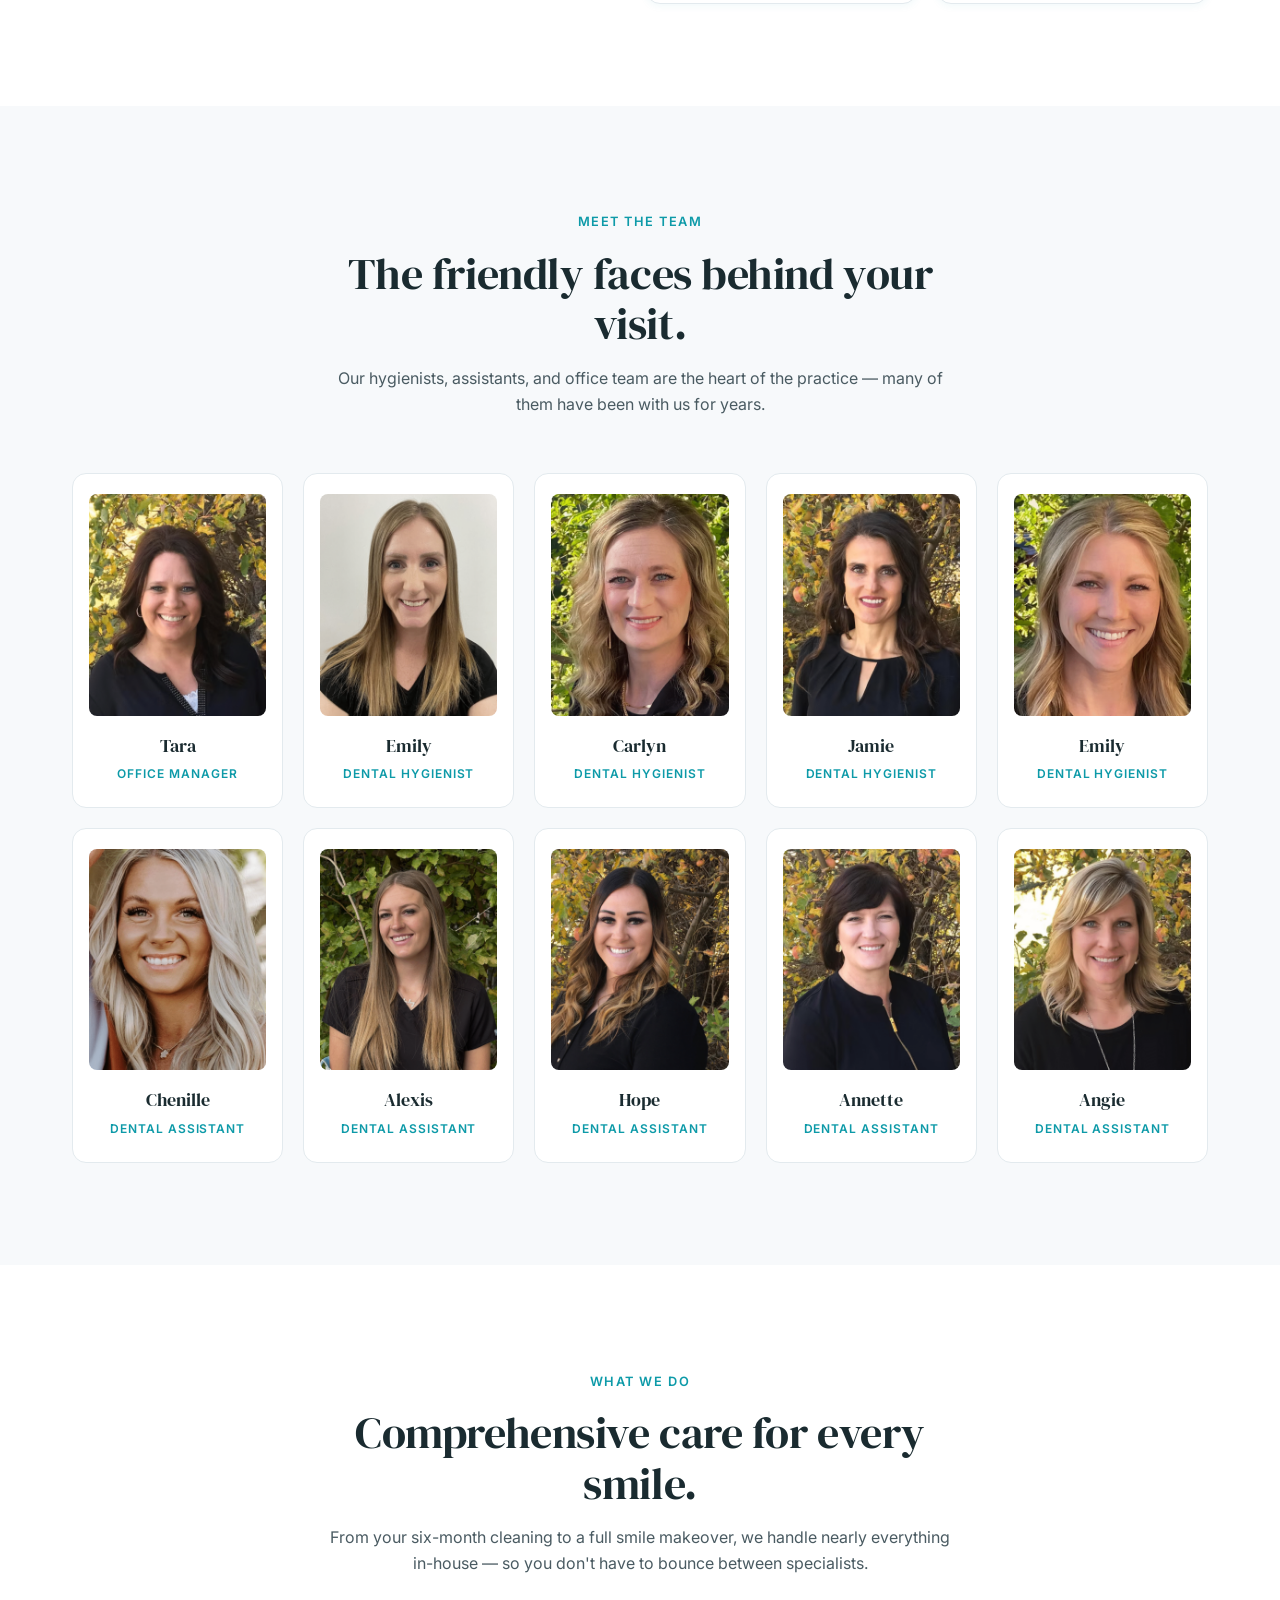
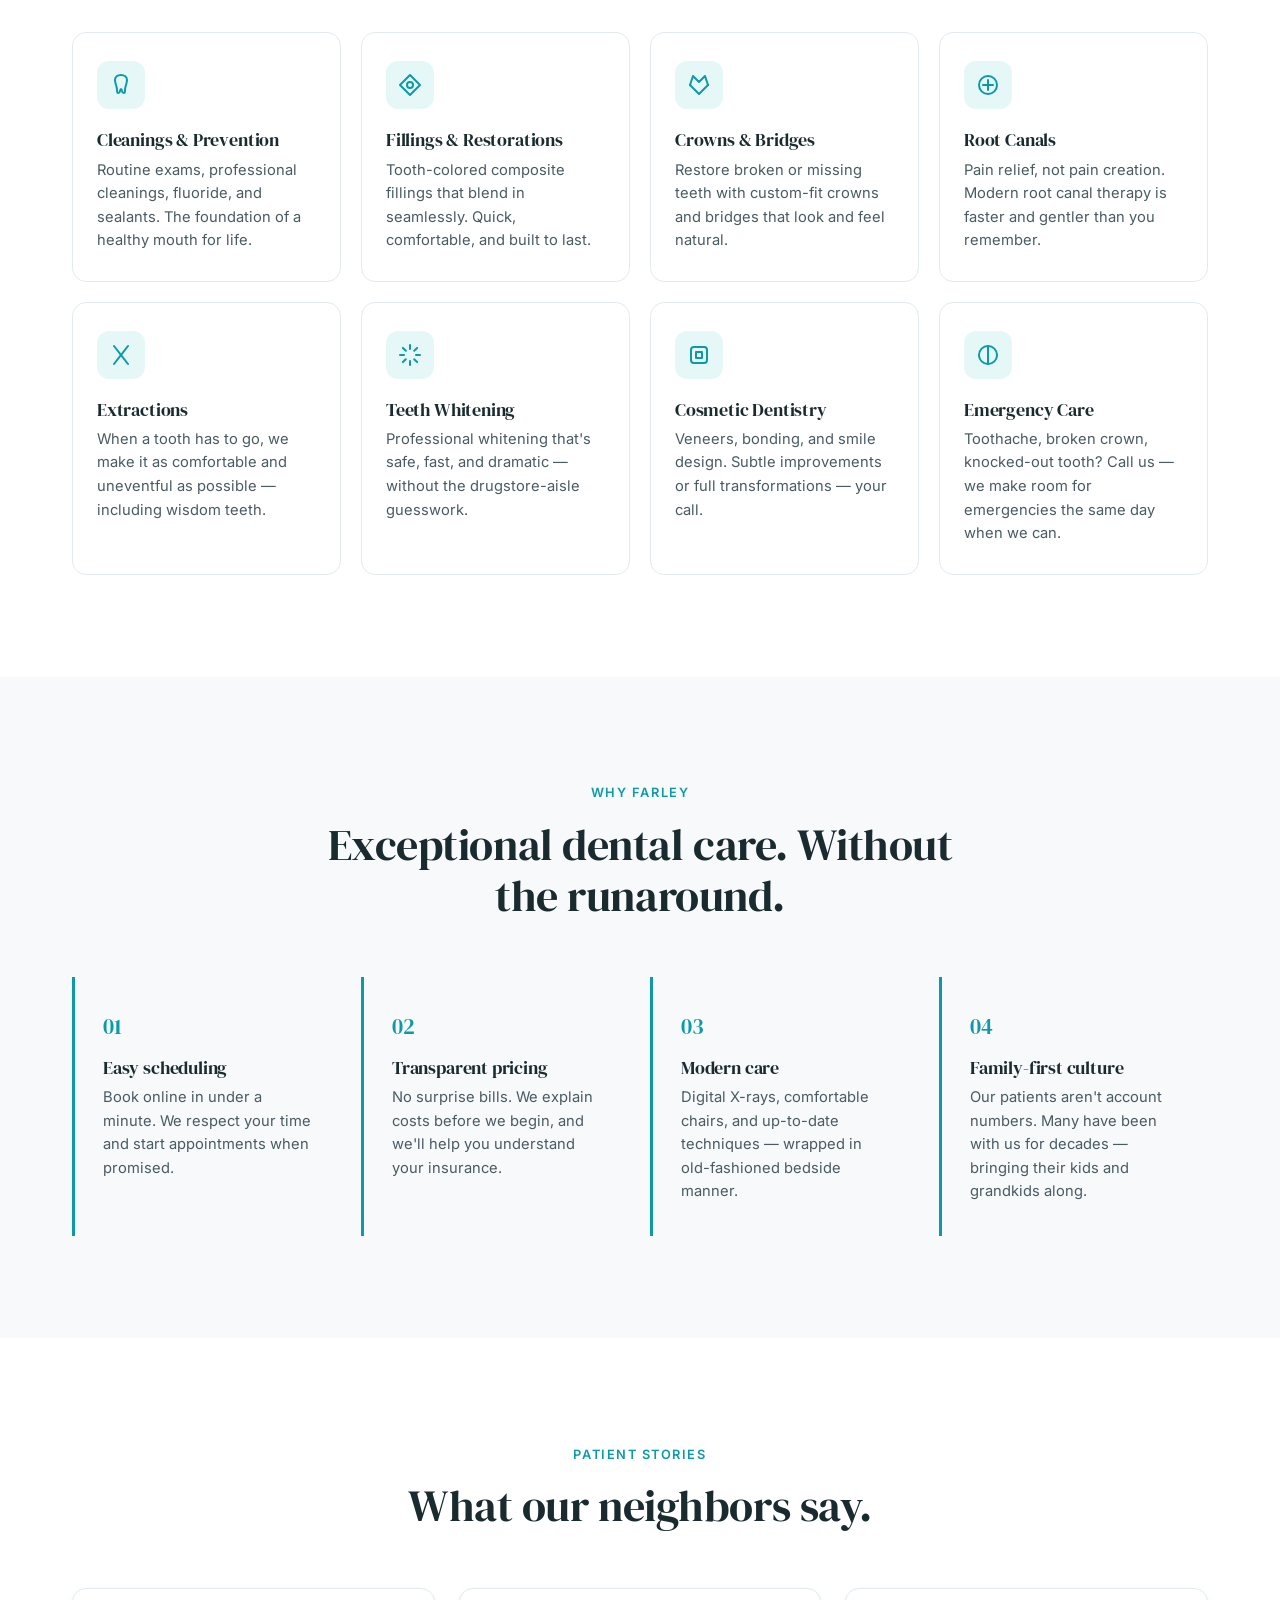
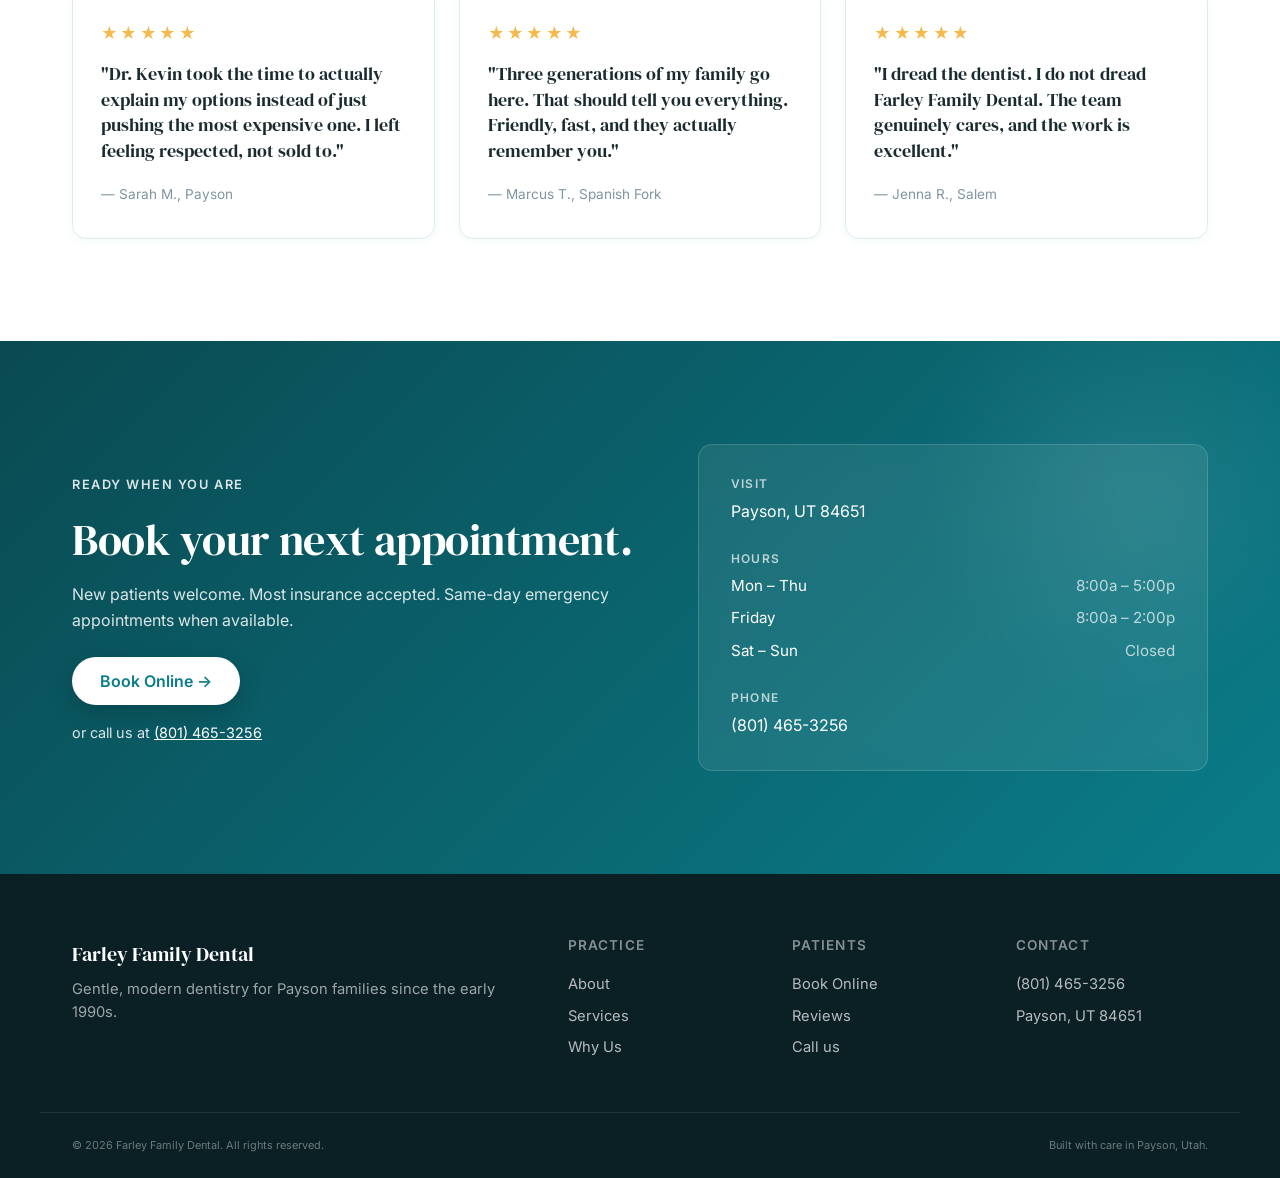
==== commit 82f58328: "e Add site files and team photos" ====
--- a/index.html
+++ b/index.html
@@ -30,6 +30,7 @@
 
             <nav class="nav" aria-label="Primary">
                 <a href="#about">About</a>
+                <a href="#team">Team</a>
                 <a href="#services">Services</a>
                 <a href="#why-us">Why Us</a>
                 <a href="#testimonials">Reviews</a>
@@ -51,6 +52,7 @@
 
         <nav class="mobile-nav" id="mobile-nav" aria-label="Mobile">
             <a href="#about">About</a>
+            <a href="#team">Team</a>
             <a href="#services">Services</a>
             <a href="#why-us">Why Us</a>
             <a href="#testimonials">Reviews</a>
@@ -128,17 +130,13 @@
 
             <div class="dentist-grid">
                 <article class="dentist-card">
-                    <div class="dentist-photo" aria-hidden="true">
-                        <span>JF</span>
-                    </div>
+                    <img src="assets/dr-john.avif" alt="Dr. John Farley" class="dentist-photo" width="500" height="500" loading="lazy" />
                     <h3>Dr. John Farley</h3>
                     <p class="dentist-role">Founding Dentist</p>
                     <p>Founded Farley Family Dental over 30 years ago with a simple promise: treat patients the way you'd want to be treated.</p>
                 </article>
                 <article class="dentist-card">
-                    <div class="dentist-photo dentist-photo-alt" aria-hidden="true">
-                        <span>KF</span>
-                    </div>
+                    <img src="assets/dr-kevin.avif" alt="Dr. Kevin Farley" class="dentist-photo" width="500" height="500" loading="lazy" />
                     <h3>Dr. Kevin Farley</h3>
                     <p class="dentist-role">Dentist</p>
                     <p>Brings modern techniques and technology to the practice while keeping the same gentle, family-first approach Payson has always known.</p>
@@ -147,8 +145,72 @@
         </div>
     </section>
 
+    <!-- ============ TEAM ============ -->
+    <section class="section section-alt" id="team">
+        <div class="container">
+            <div class="section-head">
+                <span class="eyebrow">Meet the team</span>
+                <h2>The friendly faces behind your visit.</h2>
+                <p>Our hygienists, assistants, and office team are the heart of the practice — many of them have been with us for years.</p>
+            </div>
+
+            <div class="team-grid">
+                <article class="team-card">
+                    <img src="assets/tara.png" alt="Tara, Office Manager" class="team-photo" width="768" height="960" loading="lazy" />
+                    <div class="team-name">Tara</div>
+                    <div class="team-role">Office Manager</div>
+                </article>
+                <article class="team-card">
+                    <img src="assets/emily.png" alt="Emily, Dental Hygienist" class="team-photo" width="768" height="960" loading="lazy" />
+                    <div class="team-name">Emily</div>
+                    <div class="team-role">Dental Hygienist</div>
+                </article>
+                <article class="team-card">
+                    <img src="assets/carlyn.png" alt="Carlyn, Dental Hygienist" class="team-photo" width="768" height="960" loading="lazy" />
+                    <div class="team-name">Carlyn</div>
+                    <div class="team-role">Dental Hygienist</div>
+                </article>
+                <article class="team-card">
+                    <img src="assets/jamie.png" alt="Jamie, Dental Hygienist" class="team-photo" width="768" height="960" loading="lazy" />
+                    <div class="team-name">Jamie</div>
+                    <div class="team-role">Dental Hygienist</div>
+                </article>
+                <article class="team-card">
+                    <img src="assets/emily2.png" alt="Emily, Dental Hygienist" class="team-photo" width="768" height="960" loading="lazy" />
+                    <div class="team-name">Emily</div>
+                    <div class="team-role">Dental Hygienist</div>
+                </article>
+                <article class="team-card">
+                    <img src="assets/chenille.png" alt="Chenille, Dental Assistant" class="team-photo" width="768" height="960" loading="lazy" />
+                    <div class="team-name">Chenille</div>
+                    <div class="team-role">Dental Assistant</div>
+                </article>
+                <article class="team-card">
+                    <img src="assets/alexis.png" alt="Alexis, Dental Assistant" class="team-photo" width="768" height="960" loading="lazy" />
+                    <div class="team-name">Alexis</div>
+                    <div class="team-role">Dental Assistant</div>
+                </article>
+                <article class="team-card">
+                    <img src="assets/hope.png" alt="Hope, Dental Assistant" class="team-photo" width="768" height="960" loading="lazy" />
+                    <div class="team-name">Hope</div>
+                    <div class="team-role">Dental Assistant</div>
+                </article>
+                <article class="team-card">
+                    <img src="assets/annette.png" alt="Annette, Dental Assistant" class="team-photo" width="768" height="960" loading="lazy" />
+                    <div class="team-name">Annette</div>
+                    <div class="team-role">Dental Assistant</div>
+                </article>
+                <article class="team-card">
+                    <img src="assets/angie.png" alt="Angie, Dental Assistant" class="team-photo" width="768" height="960" loading="lazy" />
+                    <div class="team-name">Angie</div>
+                    <div class="team-role">Dental Assistant</div>
+                </article>
+            </div>
+        </div>
+    </section>
+
     <!-- ============ SERVICES ============ -->
-    <section class="section section-alt" id="services">
+    <section class="section" id="services">
         <div class="container">
             <div class="section-head">
                 <span class="eyebrow">What we do</span>
@@ -225,7 +287,7 @@
     </section>
 
     <!-- ============ WHY US ============ -->
-    <section class="section" id="why-us">
+    <section class="section section-alt" id="why-us">
         <div class="container">
             <div class="section-head">
                 <span class="eyebrow">Why Farley</span>
@@ -258,7 +320,7 @@
     </section>
 
     <!-- ============ TESTIMONIALS ============ -->
-    <section class="section section-alt" id="testimonials">
+    <section class="section" id="testimonials">
         <div class="container">
             <div class="section-head">
                 <span class="eyebrow">Patient stories</span>
--- a/styles.css
+++ b/styles.css
@@ -397,17 +397,14 @@
 }
 .dentist-card:hover { transform: translateY(-3px); box-shadow: var(--shadow); }
 .dentist-photo {
-    width: 70px; height: 70px;
-    border-radius: 50%;
-    background: linear-gradient(135deg, var(--color-primary), var(--color-accent));
-    color: #fff;
-    display: grid; place-items: center;
-    font-weight: 700;
-    font-size: 1.1rem;
-    margin-bottom: 1rem;
-    letter-spacing: .04em;
-}
-.dentist-photo-alt { background: linear-gradient(135deg, var(--color-accent), var(--color-primary)); }
+    width: 100%;
+    aspect-ratio: 1 / 1;
+    object-fit: cover;
+    border-radius: var(--radius);
+    margin-bottom: 1.25rem;
+    background: var(--color-primary-light);
+    display: block;
+}
 .dentist-card h3 { margin-bottom: .15rem; }
 .dentist-role {
     font-size: .8rem;
@@ -419,6 +416,46 @@
 }
 
 /* =================================================
+   TEAM
+   ================================================= */
+.team-grid {
+    display: grid;
+    grid-template-columns: repeat(5, 1fr);
+    gap: 1.25rem;
+}
+.team-card {
+    text-align: center;
+    background: #fff;
+    border: 1px solid var(--color-border);
+    border-radius: var(--radius);
+    padding: 1.25rem 1rem 1.5rem;
+    transition: transform .2s ease, box-shadow .2s ease;
+}
+.team-card:hover { transform: translateY(-3px); box-shadow: var(--shadow); }
+.team-photo {
+    width: 100%;
+    aspect-ratio: 4 / 5;
+    object-fit: cover;
+    border-radius: var(--radius-sm);
+    margin-bottom: 1rem;
+    background: var(--color-primary-light);
+    display: block;
+}
+.team-name {
+    font-family: var(--font-display);
+    font-size: 1.1rem;
+    color: var(--color-text);
+    margin-bottom: .25rem;
+}
+.team-role {
+    font-size: .75rem;
+    color: var(--color-primary);
+    font-weight: 600;
+    text-transform: uppercase;
+    letter-spacing: .08em;
+}
+
+/* =================================================
    SERVICES
    ================================================= */
 .service-grid {
@@ -623,6 +660,7 @@
     .value-grid { grid-template-columns: repeat(2, 1fr); }
     .testimonial-grid { grid-template-columns: 1fr; }
     .trust-grid { grid-template-columns: repeat(2, 1fr); gap: 1.5rem; }
+    .team-grid { grid-template-columns: repeat(3, 1fr); }
 
     .footer-inner { grid-template-columns: 1fr; gap: 2.5rem; }
 }
@@ -638,6 +676,7 @@
     .service-grid { grid-template-columns: 1fr; }
     .value-grid { grid-template-columns: 1fr; }
     .dentist-grid { grid-template-columns: 1fr; }
+    .team-grid { grid-template-columns: repeat(2, 1fr); }
     .footer-cols { grid-template-columns: 1fr 1fr; }
     .footer-bottom { flex-direction: column; align-items: flex-start; }
 }
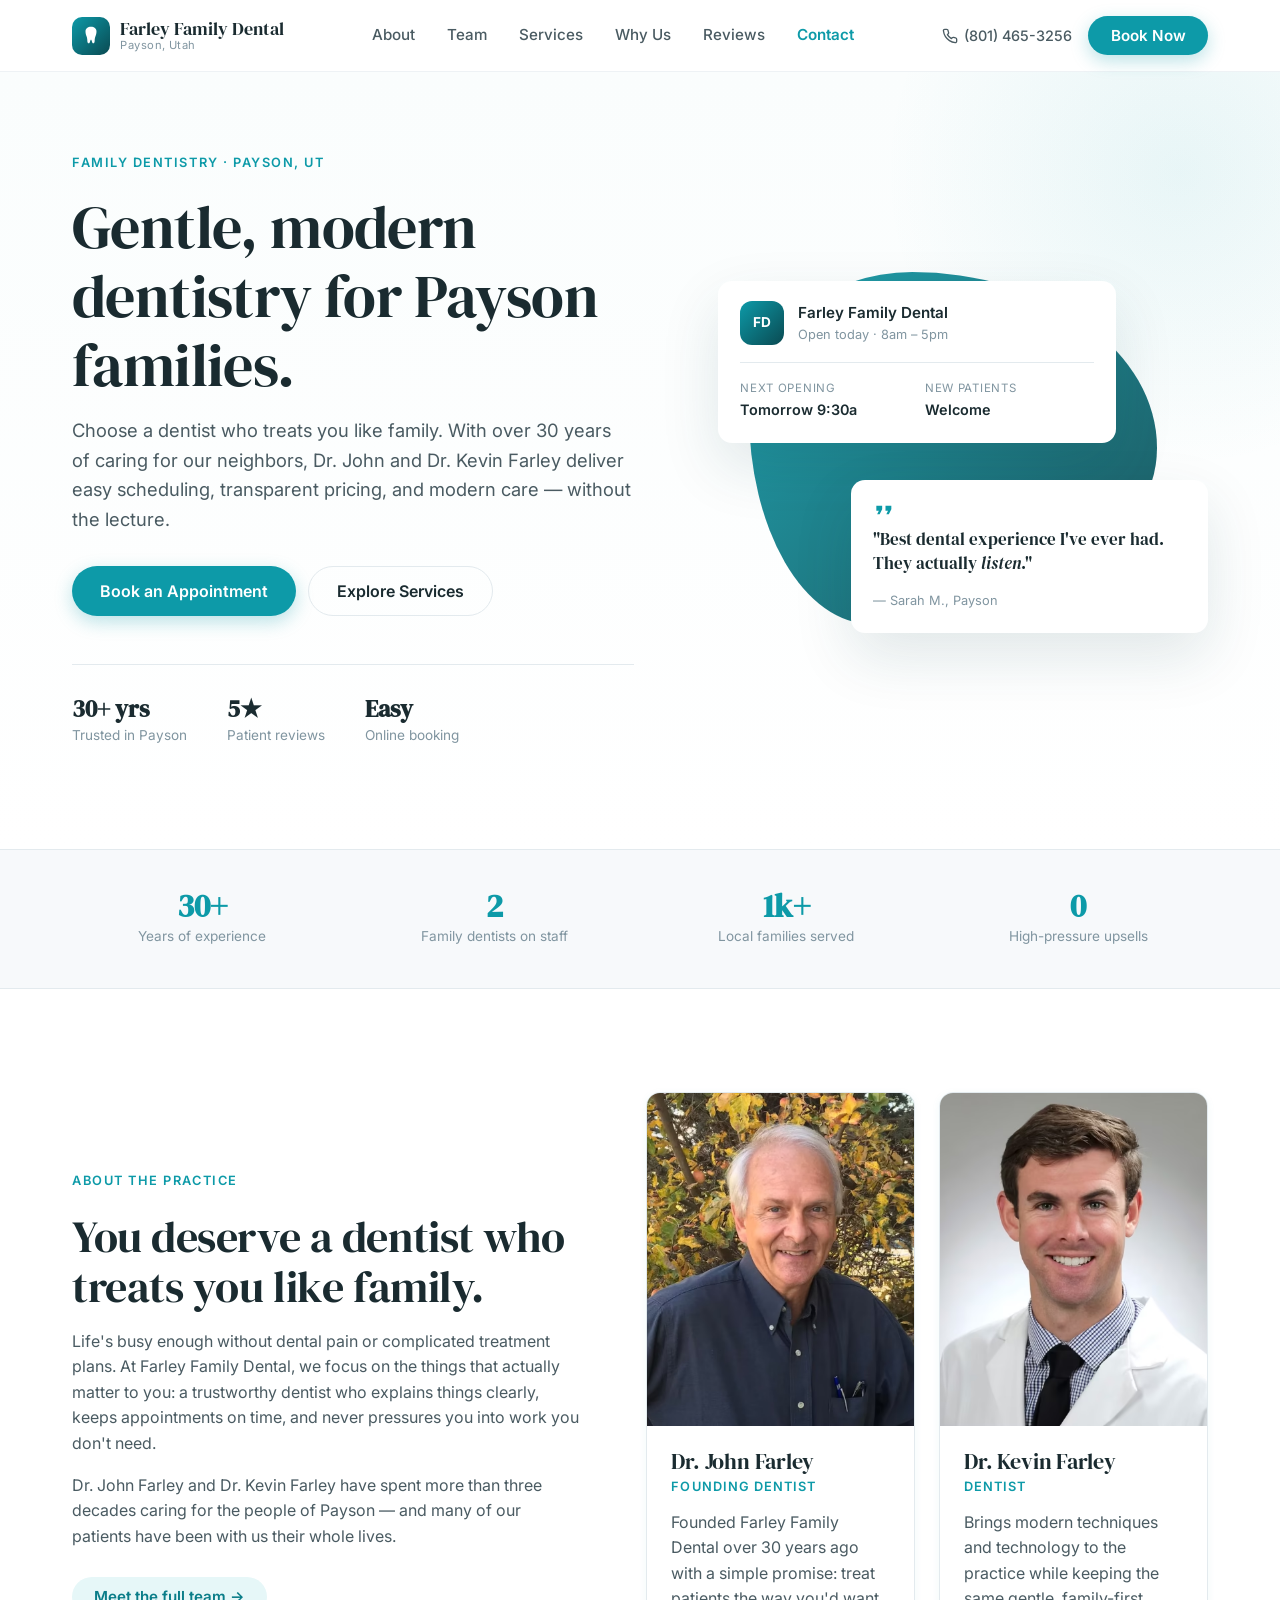
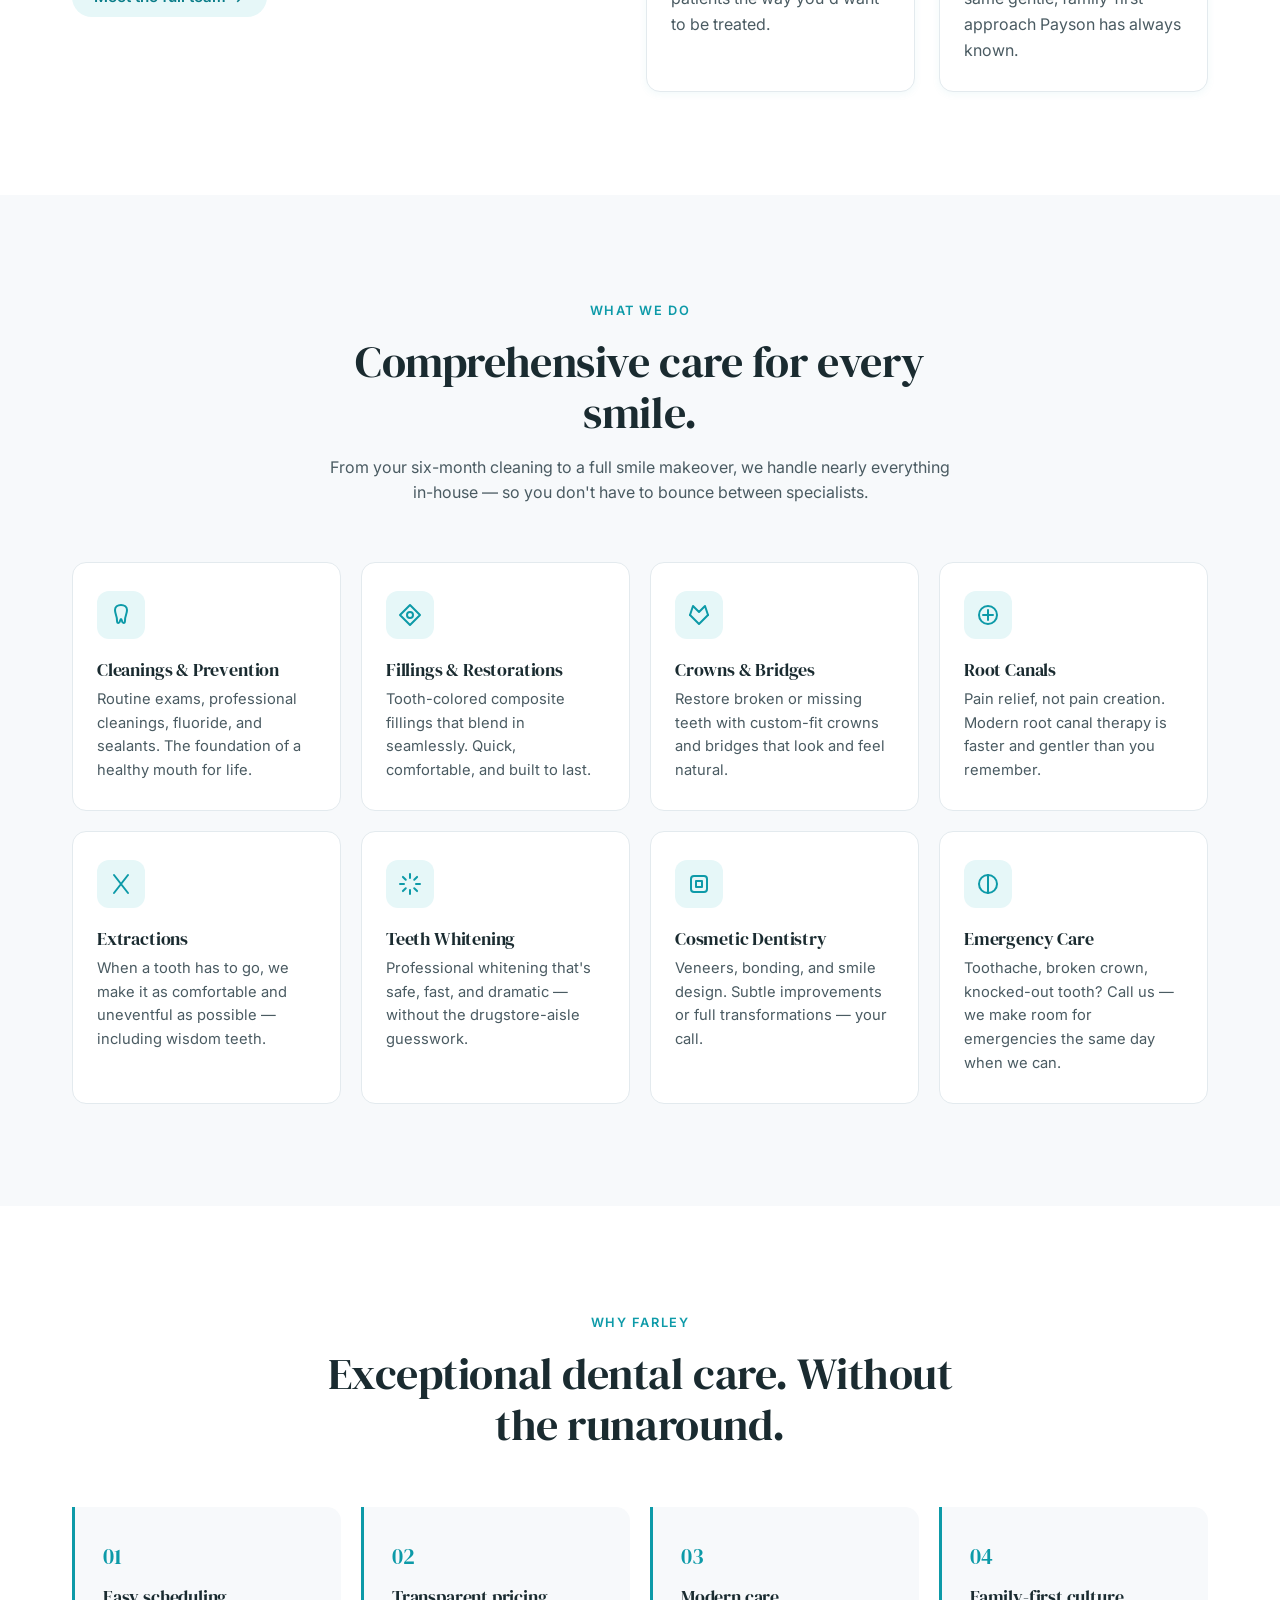
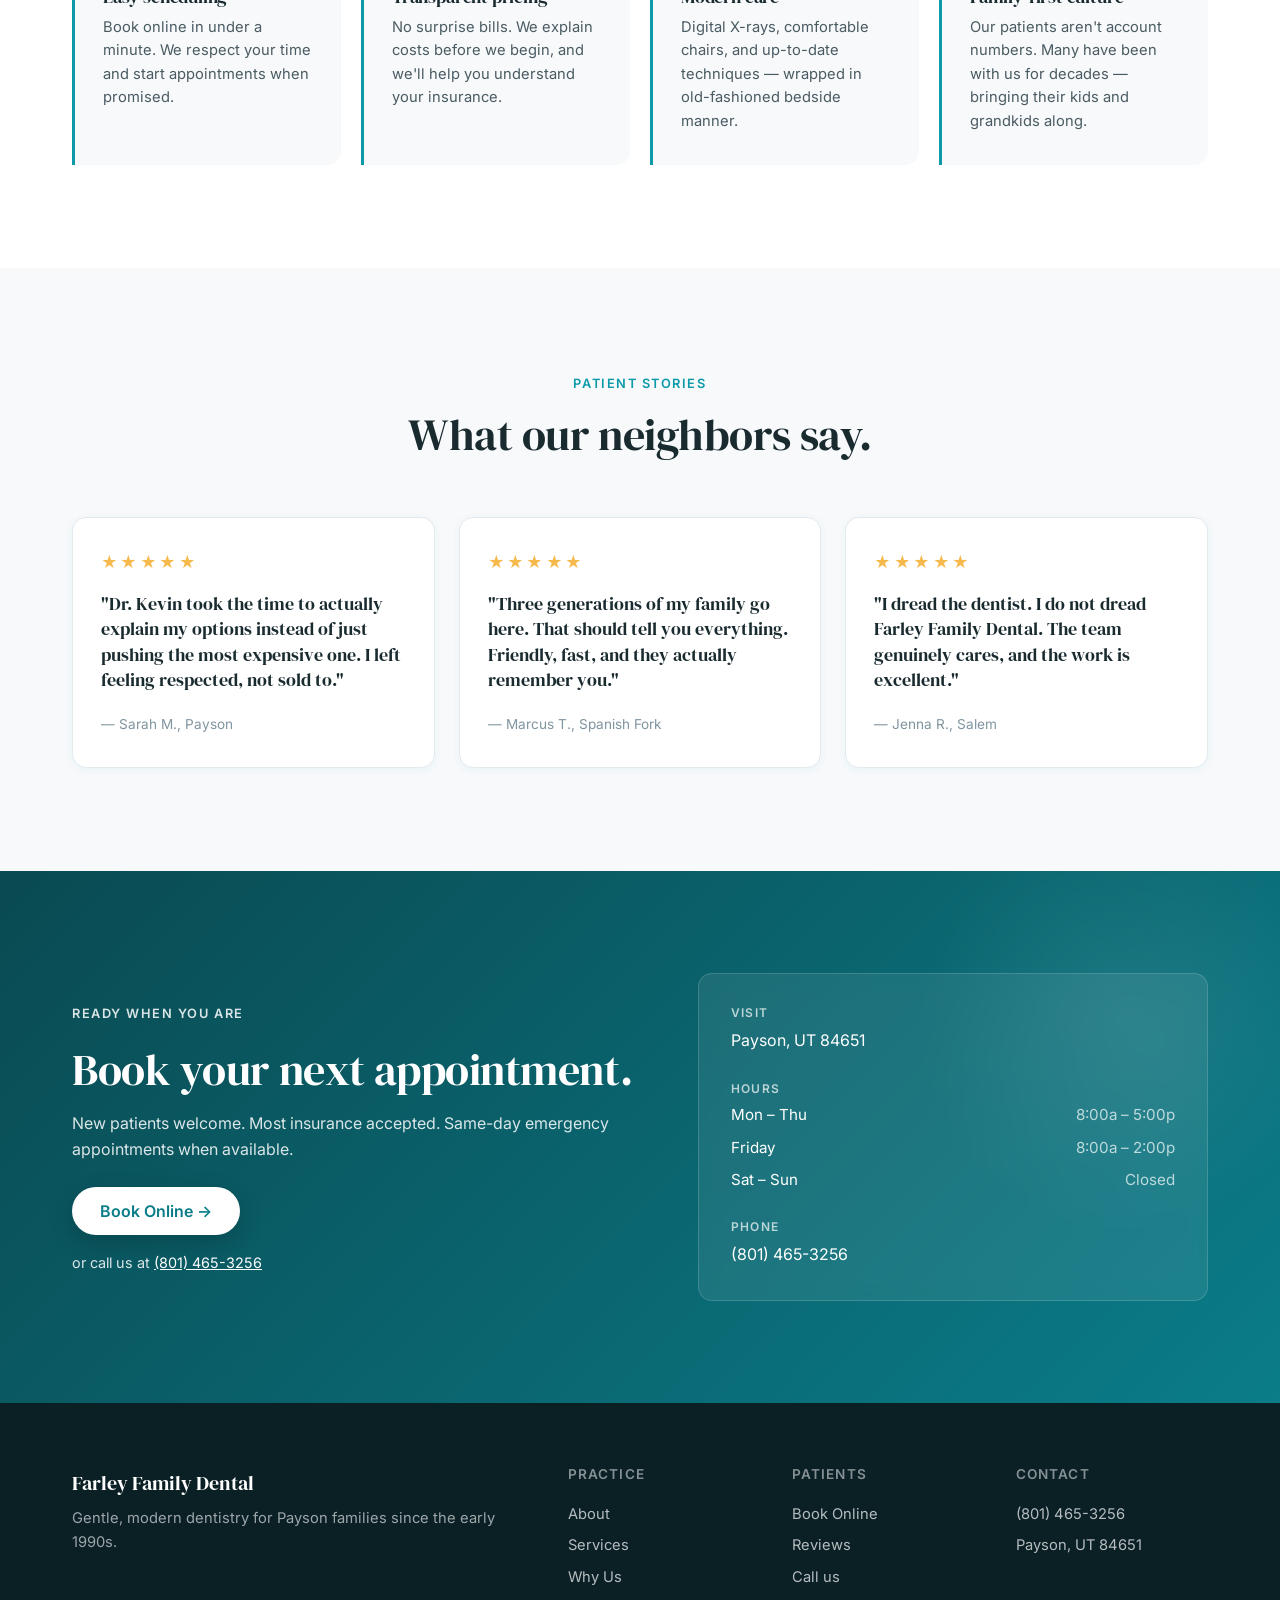
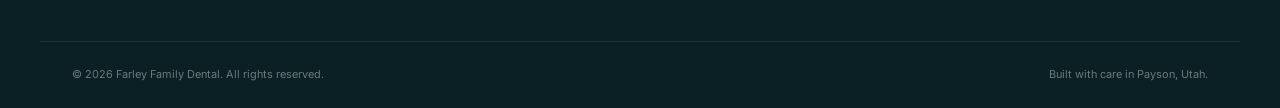
==== commit 1f20a16f: "Add modern booker, team page, and site files" ====
--- a/index.html
+++ b/index.html
@@ -30,7 +30,7 @@
 
             <nav class="nav" aria-label="Primary">
                 <a href="#about">About</a>
-                <a href="#team">Team</a>
+                <a href="team.html">Team</a>
                 <a href="#services">Services</a>
                 <a href="#why-us">Why Us</a>
                 <a href="#testimonials">Reviews</a>
@@ -42,7 +42,7 @@
                     <svg width="16" height="16" viewBox="0 0 24 24" fill="none" stroke="currentColor" stroke-width="2" stroke-linecap="round" stroke-linejoin="round" aria-hidden="true"><path d="M22 16.92v3a2 2 0 0 1-2.18 2 19.79 19.79 0 0 1-8.63-3.07 19.5 19.5 0 0 1-6-6 19.79 19.79 0 0 1-3.07-8.67A2 2 0 0 1 4.11 2h3a2 2 0 0 1 2 1.72 12.84 12.84 0 0 0 .7 2.81 2 2 0 0 1-.45 2.11L8.09 9.91a16 16 0 0 0 6 6l1.27-1.27a2 2 0 0 1 2.11-.45 12.84 12.84 0 0 0 2.81.7A2 2 0 0 1 22 16.92z"/></svg>
                     (801) 465-3256
                 </a>
-                <a href="#book" class="btn btn-primary">Book Now</a>
+                <a href="book.html" class="btn btn-primary">Book Now</a>
             </div>
 
             <button class="menu-toggle" aria-label="Open menu" aria-expanded="false" aria-controls="mobile-nav">
@@ -52,13 +52,13 @@
 
         <nav class="mobile-nav" id="mobile-nav" aria-label="Mobile">
             <a href="#about">About</a>
-            <a href="#team">Team</a>
+            <a href="team.html">Team</a>
             <a href="#services">Services</a>
             <a href="#why-us">Why Us</a>
             <a href="#testimonials">Reviews</a>
             <a href="#contact">Contact</a>
             <a href="tel:+18014653256" class="mobile-phone">(801) 465-3256</a>
-            <a href="#book" class="btn btn-primary btn-block">Book Appointment</a>
+            <a href="book.html" class="btn btn-primary btn-block">Book Appointment</a>
         </nav>
     </header>
 
@@ -70,7 +70,7 @@
                 <h1>Gentle, modern dentistry for Payson families.</h1>
                 <p class="lead">Choose a dentist who treats you like family. With over 30 years of caring for our neighbors, Dr.&nbsp;John and Dr.&nbsp;Kevin Farley deliver easy scheduling, transparent pricing, and modern care — without the lecture.</p>
                 <div class="hero-cta">
-                    <a href="#book" class="btn btn-primary btn-lg">Book an Appointment</a>
+                    <a href="book.html" class="btn btn-primary btn-lg">Book an Appointment</a>
                     <a href="#services" class="btn btn-ghost btn-lg">Explore Services</a>
                 </div>
                 <ul class="hero-trust">
@@ -125,7 +125,7 @@
                 <h2>You deserve a dentist who treats you like family.</h2>
                 <p>Life's busy enough without dental pain or complicated treatment plans. At Farley Family Dental, we focus on the things that actually matter to you: a trustworthy dentist who explains things clearly, keeps appointments on time, and never pressures you into work you don't need.</p>
                 <p>Dr. John Farley and Dr. Kevin Farley have spent more than three decades caring for the people of Payson — and many of our patients have been with us their whole lives.</p>
-                <a href="#contact" class="btn btn-secondary">Meet the team →</a>
+                <a href="team.html" class="btn btn-secondary">Meet the full team →</a>
             </div>
 
             <div class="dentist-grid">
@@ -145,72 +145,8 @@
         </div>
     </section>
 
-    <!-- ============ TEAM ============ -->
-    <section class="section section-alt" id="team">
-        <div class="container">
-            <div class="section-head">
-                <span class="eyebrow">Meet the team</span>
-                <h2>The friendly faces behind your visit.</h2>
-                <p>Our hygienists, assistants, and office team are the heart of the practice — many of them have been with us for years.</p>
-            </div>
-
-            <div class="team-grid">
-                <article class="team-card">
-                    <img src="assets/tara.png" alt="Tara, Office Manager" class="team-photo" width="768" height="960" loading="lazy" />
-                    <div class="team-name">Tara</div>
-                    <div class="team-role">Office Manager</div>
-                </article>
-                <article class="team-card">
-                    <img src="assets/emily.png" alt="Emily, Dental Hygienist" class="team-photo" width="768" height="960" loading="lazy" />
-                    <div class="team-name">Emily</div>
-                    <div class="team-role">Dental Hygienist</div>
-                </article>
-                <article class="team-card">
-                    <img src="assets/carlyn.png" alt="Carlyn, Dental Hygienist" class="team-photo" width="768" height="960" loading="lazy" />
-                    <div class="team-name">Carlyn</div>
-                    <div class="team-role">Dental Hygienist</div>
-                </article>
-                <article class="team-card">
-                    <img src="assets/jamie.png" alt="Jamie, Dental Hygienist" class="team-photo" width="768" height="960" loading="lazy" />
-                    <div class="team-name">Jamie</div>
-                    <div class="team-role">Dental Hygienist</div>
-                </article>
-                <article class="team-card">
-                    <img src="assets/emily2.png" alt="Emily, Dental Hygienist" class="team-photo" width="768" height="960" loading="lazy" />
-                    <div class="team-name">Emily</div>
-                    <div class="team-role">Dental Hygienist</div>
-                </article>
-                <article class="team-card">
-                    <img src="assets/chenille.png" alt="Chenille, Dental Assistant" class="team-photo" width="768" height="960" loading="lazy" />
-                    <div class="team-name">Chenille</div>
-                    <div class="team-role">Dental Assistant</div>
-                </article>
-                <article class="team-card">
-                    <img src="assets/alexis.png" alt="Alexis, Dental Assistant" class="team-photo" width="768" height="960" loading="lazy" />
-                    <div class="team-name">Alexis</div>
-                    <div class="team-role">Dental Assistant</div>
-                </article>
-                <article class="team-card">
-                    <img src="assets/hope.png" alt="Hope, Dental Assistant" class="team-photo" width="768" height="960" loading="lazy" />
-                    <div class="team-name">Hope</div>
-                    <div class="team-role">Dental Assistant</div>
-                </article>
-                <article class="team-card">
-                    <img src="assets/annette.png" alt="Annette, Dental Assistant" class="team-photo" width="768" height="960" loading="lazy" />
-                    <div class="team-name">Annette</div>
-                    <div class="team-role">Dental Assistant</div>
-                </article>
-                <article class="team-card">
-                    <img src="assets/angie.png" alt="Angie, Dental Assistant" class="team-photo" width="768" height="960" loading="lazy" />
-                    <div class="team-name">Angie</div>
-                    <div class="team-role">Dental Assistant</div>
-                </article>
-            </div>
-        </div>
-    </section>
-
     <!-- ============ SERVICES ============ -->
-    <section class="section" id="services">
+    <section class="section section-alt" id="services">
         <div class="container">
             <div class="section-head">
                 <span class="eyebrow">What we do</span>
@@ -287,7 +223,7 @@
     </section>
 
     <!-- ============ WHY US ============ -->
-    <section class="section section-alt" id="why-us">
+    <section class="section" id="why-us">
         <div class="container">
             <div class="section-head">
                 <span class="eyebrow">Why Farley</span>
@@ -320,7 +256,7 @@
     </section>
 
     <!-- ============ TESTIMONIALS ============ -->
-    <section class="section" id="testimonials">
+    <section class="section section-alt" id="testimonials">
         <div class="container">
             <div class="section-head">
                 <span class="eyebrow">Patient stories</span>
@@ -355,7 +291,7 @@
                     <span class="eyebrow eyebrow-light">Ready when you are</span>
                     <h2>Book your next appointment.</h2>
                     <p>New patients welcome. Most insurance accepted. Same-day emergency appointments when available.</p>
-                    <a href="https://elevatepractices.typeform.com/to/rLmhuI4f" target="_blank" rel="noopener" class="btn btn-primary btn-lg">Book Online →</a>
+                    <a href="book.html" class="btn btn-primary btn-lg">Book Online →</a>
                     <p class="cta-or">or call us at <a href="tel:+18014653256">(801)&nbsp;465-3256</a></p>
                 </div>
 
@@ -397,7 +333,7 @@
                 </div>
                 <div>
                     <h5>Patients</h5>
-                    <a href="#book">Book Online</a>
+                    <a href="book.html">Book Online</a>
                     <a href="#testimonials">Reviews</a>
                     <a href="tel:+18014653256">Call us</a>
                 </div>
--- a/styles.css
+++ b/styles.css
@@ -1,16 +1,12 @@
 /* =================================================
    Farley Family Dental — Stylesheet
-   Clean, modern, professional dental practice
    ================================================= */
 
 :root {
-    /* Brand */
     --color-primary: #0d9aa8;
     --color-primary-dark: #0a7d89;
     --color-primary-light: #e6f7f8;
     --color-accent: #0a4a52;
-
-    /* Neutrals */
     --color-bg: #ffffff;
     --color-bg-alt: #f7f9fb;
     --color-bg-dark: #0a2025;
@@ -18,673 +14,362 @@
     --color-text-soft: #4a5b62;
     --color-text-muted: #8095a0;
     --color-border: #e3eaee;
-
-    /* Type */
     --font-sans: "Inter", -apple-system, BlinkMacSystemFont, "Segoe UI", sans-serif;
     --font-display: "DM Serif Display", Georgia, serif;
-
-    /* Layout */
     --max-w: 1200px;
     --pad-x: clamp(1.25rem, 4vw, 2rem);
     --radius-sm: 8px;
     --radius: 14px;
     --radius-lg: 22px;
-
-    /* Shadows */
     --shadow-sm: 0 2px 8px rgba(13, 154, 168, 0.06);
     --shadow: 0 8px 30px rgba(13, 64, 78, 0.08);
     --shadow-lg: 0 24px 60px rgba(13, 64, 78, 0.12);
 }
 
-/* =================================================
-   RESET / BASE
-   ================================================= */
 *, *::before, *::after { box-sizing: border-box; }
 * { margin: 0; padding: 0; }
-
 html { scroll-behavior: smooth; -webkit-text-size-adjust: 100%; scroll-padding-top: 80px; }
-
-body {
-    font-family: var(--font-sans);
-    color: var(--color-text);
-    background: var(--color-bg);
-    line-height: 1.6;
-    font-size: 16px;
-    -webkit-font-smoothing: antialiased;
-    -moz-osx-font-smoothing: grayscale;
-}
-
+body { font-family: var(--font-sans); color: var(--color-text); background: var(--color-bg); line-height: 1.6; font-size: 16px; -webkit-font-smoothing: antialiased; -moz-osx-font-smoothing: grayscale; }
 img, svg { display: block; max-width: 100%; height: auto; }
 a { color: var(--color-primary); text-decoration: none; transition: color .15s ease; }
 a:hover { color: var(--color-primary-dark); }
 ul { list-style: none; }
 button { font-family: inherit; cursor: pointer; border: none; background: none; }
 
-h1, h2, h3, h4, h5 {
-    font-family: var(--font-display);
-    font-weight: 400;
-    line-height: 1.15;
-    color: var(--color-text);
-    letter-spacing: -0.01em;
-}
-
+h1, h2, h3, h4, h5 { font-family: var(--font-display); font-weight: 400; line-height: 1.15; color: var(--color-text); letter-spacing: -0.01em; }
 h1 { font-size: clamp(2.25rem, 5vw, 3.75rem); }
 h2 { font-size: clamp(1.75rem, 3.6vw, 2.75rem); }
 h3 { font-size: 1.35rem; }
 h4 { font-size: 1.05rem; font-family: var(--font-sans); font-weight: 600; }
 h5 { font-size: .85rem; font-family: var(--font-sans); font-weight: 600; text-transform: uppercase; letter-spacing: .08em; color: var(--color-text-muted); }
-
 p { color: var(--color-text-soft); }
 
-.container {
-    max-width: var(--max-w);
-    margin: 0 auto;
-    padding: 0 var(--pad-x);
-    width: 100%;
-}
-
-.eyebrow {
-    display: inline-block;
-    font-size: .8rem;
-    font-weight: 600;
-    text-transform: uppercase;
-    letter-spacing: .12em;
-    color: var(--color-primary);
-    margin-bottom: 1rem;
-}
+.container { max-width: var(--max-w); margin: 0 auto; padding: 0 var(--pad-x); width: 100%; }
+.eyebrow { display: inline-block; font-size: .8rem; font-weight: 600; text-transform: uppercase; letter-spacing: .12em; color: var(--color-primary); margin-bottom: 1rem; }
 .eyebrow-light { color: rgba(255, 255, 255, 0.85); }
-
 .lead { font-size: 1.15rem; color: var(--color-text-soft); margin-top: 1rem; }
 
-/* =================================================
-   BUTTONS
-   ================================================= */
-.btn {
-    display: inline-flex;
-    align-items: center;
-    justify-content: center;
-    gap: .5rem;
-    padding: .75rem 1.4rem;
-    border-radius: 999px;
-    font-weight: 600;
-    font-size: .95rem;
-    line-height: 1;
-    transition: transform .15s ease, box-shadow .15s ease, background .15s ease, color .15s ease;
-    white-space: nowrap;
-    cursor: pointer;
-}
-.btn-primary {
-    background: var(--color-primary);
-    color: #fff;
-    box-shadow: 0 6px 18px rgba(13, 154, 168, 0.28);
-}
-.btn-primary:hover {
-    background: var(--color-primary-dark);
-    color: #fff;
-    transform: translateY(-1px);
-    box-shadow: 0 10px 24px rgba(13, 154, 168, 0.35);
-}
-.btn-secondary {
-    background: var(--color-primary-light);
-    color: var(--color-primary-dark);
-}
+/* BUTTONS */
+.btn { display: inline-flex; align-items: center; justify-content: center; gap: .5rem; padding: .75rem 1.4rem; border-radius: 999px; font-weight: 600; font-size: .95rem; line-height: 1; transition: transform .15s ease, box-shadow .15s ease, background .15s ease, color .15s ease, border-color .15s ease; white-space: nowrap; cursor: pointer; }
+.btn:disabled { opacity: .5; cursor: not-allowed; }
+.btn-primary { background: var(--color-primary); color: #fff; box-shadow: 0 6px 18px rgba(13, 154, 168, 0.28); }
+.btn-primary:hover:not(:disabled) { background: var(--color-primary-dark); color: #fff; transform: translateY(-1px); box-shadow: 0 10px 24px rgba(13, 154, 168, 0.35); }
+.btn-secondary { background: var(--color-primary-light); color: var(--color-primary-dark); }
 .btn-secondary:hover { background: #d4eff1; color: var(--color-primary-dark); }
-.btn-ghost {
-    background: transparent;
-    color: var(--color-text);
-    border: 1.5px solid var(--color-border);
-}
+.btn-ghost { background: transparent; color: var(--color-text); border: 1.5px solid var(--color-border); }
 .btn-ghost:hover { border-color: var(--color-primary); color: var(--color-primary); }
 .btn-lg { padding: 1rem 1.75rem; font-size: 1rem; }
 .btn-block { width: 100%; }
 
-/* =================================================
-   HEADER
-   ================================================= */
-.site-header {
-    position: sticky;
-    top: 0;
-    background: rgba(255, 255, 255, 0.85);
-    backdrop-filter: saturate(180%) blur(12px);
-    -webkit-backdrop-filter: saturate(180%) blur(12px);
-    border-bottom: 1px solid rgba(227, 234, 238, 0.6);
-    z-index: 100;
-}
-.header-inner {
-    display: flex;
-    align-items: center;
-    justify-content: space-between;
-    padding-top: 1rem;
-    padding-bottom: 1rem;
-    gap: 1.5rem;
-}
-.logo {
-    display: flex;
-    align-items: center;
-    gap: .65rem;
-    color: var(--color-text);
-}
-.logo-mark {
-    width: 38px; height: 38px;
-    border-radius: 10px;
-    background: linear-gradient(135deg, var(--color-primary) 0%, var(--color-accent) 100%);
-    display: grid; place-items: center;
-    color: #fff;
-    flex-shrink: 0;
-}
+/* HEADER */
+.site-header { position: sticky; top: 0; background: rgba(255, 255, 255, 0.85); backdrop-filter: saturate(180%) blur(12px); -webkit-backdrop-filter: saturate(180%) blur(12px); border-bottom: 1px solid rgba(227, 234, 238, 0.6); z-index: 100; }
+.header-inner { display: flex; align-items: center; justify-content: space-between; padding-top: 1rem; padding-bottom: 1rem; gap: 1.5rem; }
+.logo { display: flex; align-items: center; gap: .65rem; color: var(--color-text); }
+.logo-mark { width: 38px; height: 38px; border-radius: 10px; background: linear-gradient(135deg, var(--color-primary) 0%, var(--color-accent) 100%); display: grid; place-items: center; color: #fff; flex-shrink: 0; }
 .logo-mark svg { width: 22px; height: 22px; }
 .logo-text { display: flex; flex-direction: column; line-height: 1.1; }
 .logo-name { font-family: var(--font-display); font-size: 1.1rem; color: var(--color-text); }
 .logo-tag { font-size: .7rem; color: var(--color-text-muted); letter-spacing: .04em; }
-
 .nav { display: flex; gap: 2rem; }
-.nav a {
-    color: var(--color-text-soft);
-    font-weight: 500;
-    font-size: .95rem;
-    position: relative;
-}
+.nav a { color: var(--color-text-soft); font-weight: 500; font-size: .95rem; position: relative; }
 .nav a:hover { color: var(--color-primary); }
-
-.header-cta {
-    display: flex;
-    align-items: center;
-    gap: 1rem;
-}
-.phone-link {
-    display: flex;
-    align-items: center;
-    gap: .4rem;
-    color: var(--color-text-soft);
-    font-weight: 500;
-    font-size: .9rem;
-}
+.nav a.is-active { color: var(--color-primary); font-weight: 600; }
+.header-cta { display: flex; align-items: center; gap: 1rem; }
+.phone-link { display: flex; align-items: center; gap: .4rem; color: var(--color-text-soft); font-weight: 500; font-size: .9rem; }
 .phone-link:hover { color: var(--color-primary); }
-
-.menu-toggle {
-    display: none;
-    width: 36px; height: 36px;
-    flex-direction: column;
-    justify-content: center;
-    gap: 5px;
-    align-items: center;
-}
-.menu-toggle span {
-    width: 22px; height: 2px;
-    background: var(--color-text);
-    border-radius: 2px;
-    transition: transform .2s ease, opacity .2s ease;
-}
+.menu-toggle { display: none; width: 36px; height: 36px; flex-direction: column; justify-content: center; gap: 5px; align-items: center; }
+.menu-toggle span { width: 22px; height: 2px; background: var(--color-text); border-radius: 2px; transition: transform .2s ease, opacity .2s ease; }
 .menu-toggle[aria-expanded="true"] span:nth-child(1) { transform: translateY(7px) rotate(45deg); }
 .menu-toggle[aria-expanded="true"] span:nth-child(2) { opacity: 0; }
 .menu-toggle[aria-expanded="true"] span:nth-child(3) { transform: translateY(-7px) rotate(-45deg); }
-
-.mobile-nav {
-    display: none;
-    flex-direction: column;
-    gap: 1rem;
-    padding: 1.5rem var(--pad-x) 2rem;
-    background: #fff;
-    border-top: 1px solid var(--color-border);
-}
+.mobile-nav { display: none; flex-direction: column; gap: 1rem; padding: 1.5rem var(--pad-x) 2rem; background: #fff; border-top: 1px solid var(--color-border); }
 .mobile-nav a { color: var(--color-text); font-weight: 500; padding: .25rem 0; }
 .mobile-nav a:hover { color: var(--color-primary); }
 .mobile-nav.is-open { display: flex; }
 .mobile-phone { color: var(--color-text-soft) !important; font-weight: 500 !important; }
 
-/* =================================================
-   HERO
-   ================================================= */
-.hero {
-    position: relative;
-    overflow: hidden;
-    background: linear-gradient(180deg, #fafdfd 0%, #ffffff 100%);
-    padding: clamp(3rem, 6vw, 5rem) 0 clamp(4rem, 8vw, 7rem);
-}
-.hero::before {
-    content: "";
-    position: absolute;
-    top: -200px; right: -200px;
-    width: 600px; height: 600px;
-    background: radial-gradient(circle, rgba(13, 154, 168, 0.08) 0%, transparent 70%);
-    border-radius: 50%;
-    pointer-events: none;
-}
-.hero-inner {
-    display: grid;
-    grid-template-columns: 1.1fr 1fr;
-    gap: 4rem;
-    align-items: center;
-}
+/* HERO */
+.hero { position: relative; overflow: hidden; background: linear-gradient(180deg, #fafdfd 0%, #ffffff 100%); padding: clamp(3rem, 6vw, 5rem) 0 clamp(4rem, 8vw, 7rem); }
+.hero::before { content: ""; position: absolute; top: -200px; right: -200px; width: 600px; height: 600px; background: radial-gradient(circle, rgba(13, 154, 168, 0.08) 0%, transparent 70%); border-radius: 50%; pointer-events: none; }
+.hero-inner { display: grid; grid-template-columns: 1.1fr 1fr; gap: 4rem; align-items: center; }
 .hero-copy h1 { margin-top: .25rem; }
-.hero-cta {
-    display: flex;
-    flex-wrap: wrap;
-    gap: .75rem;
-    margin-top: 2rem;
-}
-.hero-trust {
-    display: flex;
-    gap: 2.5rem;
-    margin-top: 3rem;
-    padding-top: 2rem;
-    border-top: 1px solid var(--color-border);
-}
+.hero-cta { display: flex; flex-wrap: wrap; gap: .75rem; margin-top: 2rem; }
+.hero-trust { display: flex; gap: 2.5rem; margin-top: 3rem; padding-top: 2rem; border-top: 1px solid var(--color-border); }
 .hero-trust li { display: flex; flex-direction: column; }
 .hero-trust strong { font-family: var(--font-display); font-size: 1.5rem; color: var(--color-text); line-height: 1; }
 .hero-trust span { font-size: .85rem; color: var(--color-text-muted); margin-top: .25rem; }
-
-.hero-visual {
-    position: relative;
-    min-height: 440px;
-}
-.hero-blob {
-    position: absolute;
-    inset: 10% 10% 10% 10%;
-    background: linear-gradient(135deg, var(--color-primary) 0%, var(--color-accent) 100%);
-    border-radius: 40% 60% 70% 30% / 40% 50% 50% 60%;
-    opacity: .92;
-    z-index: 0;
-    animation: blob 18s ease-in-out infinite alternate;
-}
-@keyframes blob {
-    0% { border-radius: 40% 60% 70% 30% / 40% 50% 50% 60%; }
-    100% { border-radius: 60% 40% 30% 70% / 60% 30% 70% 40%; }
-}
-
-.hero-card {
-    position: absolute;
-    background: #fff;
-    border-radius: var(--radius);
-    box-shadow: var(--shadow-lg);
-    padding: 1.25rem 1.4rem;
-    z-index: 2;
-}
-.hero-card-main {
-    top: 12%;
-    left: 4%;
-    width: 78%;
-}
+.hero-visual { position: relative; min-height: 440px; }
+.hero-blob { position: absolute; inset: 10% 10% 10% 10%; background: linear-gradient(135deg, var(--color-primary) 0%, var(--color-accent) 100%); border-radius: 40% 60% 70% 30% / 40% 50% 50% 60%; opacity: .92; z-index: 0; animation: blob 18s ease-in-out infinite alternate; }
+@keyframes blob { 0% { border-radius: 40% 60% 70% 30% / 40% 50% 50% 60%; } 100% { border-radius: 60% 40% 30% 70% / 60% 30% 70% 40%; } }
+.hero-card { position: absolute; background: #fff; border-radius: var(--radius); box-shadow: var(--shadow-lg); padding: 1.25rem 1.4rem; z-index: 2; }
+.hero-card-main { top: 12%; left: 4%; width: 78%; }
 .hc-row { display: flex; align-items: center; gap: .85rem; }
-.hc-avatar {
-    width: 44px; height: 44px;
-    border-radius: 12px;
-    background: linear-gradient(135deg, var(--color-primary), var(--color-accent));
-    color: #fff;
-    display: grid; place-items: center;
-    font-weight: 700;
-    font-size: .85rem;
-    letter-spacing: .04em;
-}
+.hc-avatar { width: 44px; height: 44px; border-radius: 12px; background: linear-gradient(135deg, var(--color-primary), var(--color-accent)); color: #fff; display: grid; place-items: center; font-weight: 700; font-size: .85rem; letter-spacing: .04em; }
 .hc-name { font-weight: 600; font-size: .95rem; color: var(--color-text); }
 .hc-sub { font-size: .8rem; color: var(--color-text-muted); }
 .hc-divider { height: 1px; background: var(--color-border); margin: 1rem 0; }
 .hc-stats { display: grid; grid-template-columns: 1fr 1fr; gap: 1rem; }
 .hc-stats span { display: block; font-size: .72rem; color: var(--color-text-muted); text-transform: uppercase; letter-spacing: .06em; }
 .hc-stats strong { font-size: .9rem; color: var(--color-text); font-weight: 600; }
-
-.hero-card-quote {
-    bottom: 8%;
-    right: 0;
-    width: 70%;
-    color: var(--color-primary);
-}
-.hero-card-quote p {
-    font-family: var(--font-display);
-    color: var(--color-text);
-    font-size: 1.05rem;
-    line-height: 1.4;
-    margin: .5rem 0 .75rem;
-}
+.hero-card-quote { bottom: 8%; right: 0; width: 70%; color: var(--color-primary); }
+.hero-card-quote p { font-family: var(--font-display); color: var(--color-text); font-size: 1.05rem; line-height: 1.4; margin: .5rem 0 .75rem; }
 .hero-card-quote span { font-size: .8rem; color: var(--color-text-muted); }
 
-/* =================================================
-   TRUST STRIP
-   ================================================= */
-.trust-strip {
-    background: var(--color-bg-alt);
-    padding: 2.5rem 0;
-    border-top: 1px solid var(--color-border);
-    border-bottom: 1px solid var(--color-border);
-}
-.trust-grid {
-    display: grid;
-    grid-template-columns: repeat(4, 1fr);
-    gap: 2rem;
-    text-align: center;
-}
+/* TRUST STRIP */
+.trust-strip { background: var(--color-bg-alt); padding: 2.5rem 0; border-top: 1px solid var(--color-border); border-bottom: 1px solid var(--color-border); }
+.trust-grid { display: grid; grid-template-columns: repeat(4, 1fr); gap: 2rem; text-align: center; }
 .trust-grid > div { display: flex; flex-direction: column; gap: .25rem; }
 .trust-grid strong { font-family: var(--font-display); font-size: 2rem; color: var(--color-primary); line-height: 1; }
 .trust-grid span { font-size: .85rem; color: var(--color-text-muted); }
 
-/* =================================================
-   SECTIONS (generic)
-   ================================================= */
+/* SECTIONS */
 .section { padding: clamp(4rem, 8vw, 7rem) 0; }
 .section-alt { background: var(--color-bg-alt); }
-.section-head {
-    text-align: center;
-    max-width: 640px;
-    margin: 0 auto 3.5rem;
-}
+.section-head { text-align: center; max-width: 640px; margin: 0 auto 3.5rem; }
 .section-head p { margin-top: 1rem; }
-
-/* =================================================
-   ABOUT (two-col)
-   ================================================= */
-.two-col {
-    display: grid;
-    grid-template-columns: 1fr 1.1fr;
-    gap: 4rem;
-    align-items: center;
-}
+.page-hero { background: linear-gradient(180deg, #fafdfd 0%, #ffffff 100%); padding: clamp(3rem, 6vw, 5rem) 0 clamp(2.5rem, 5vw, 4rem); text-align: center; border-bottom: 1px solid var(--color-border); }
+.page-hero h1 { margin: .5rem 0 1rem; }
+.page-hero .lead { max-width: 620px; margin-left: auto; margin-right: auto; }
+
+/* ABOUT */
+.two-col { display: grid; grid-template-columns: 1fr 1.1fr; gap: 4rem; align-items: center; }
 .col-copy h2 { margin-top: .25rem; }
 .col-copy p { margin-top: 1rem; }
 .col-copy .btn { margin-top: 1.75rem; }
-
-.dentist-grid {
-    display: grid;
-    grid-template-columns: 1fr 1fr;
-    gap: 1.25rem;
-}
-.dentist-card {
-    background: #fff;
-    border: 1px solid var(--color-border);
-    border-radius: var(--radius);
-    padding: 1.75rem 1.5rem;
-    box-shadow: var(--shadow-sm);
-    transition: transform .2s ease, box-shadow .2s ease;
-}
+.dentist-grid { display: grid; grid-template-columns: 1fr 1fr; gap: 1.5rem; }
+.dentist-grid-page { max-width: 720px; margin: 0 auto; gap: 2rem; }
+.dentist-card { background: #fff; border: 1px solid var(--color-border); border-radius: var(--radius); padding: 0; box-shadow: var(--shadow-sm); transition: transform .2s ease, box-shadow .2s ease; overflow: hidden; }
 .dentist-card:hover { transform: translateY(-3px); box-shadow: var(--shadow); }
-.dentist-photo {
-    width: 100%;
-    aspect-ratio: 1 / 1;
-    object-fit: cover;
-    border-radius: var(--radius);
-    margin-bottom: 1.25rem;
-    background: var(--color-primary-light);
-    display: block;
-}
-.dentist-card h3 { margin-bottom: .15rem; }
-.dentist-role {
-    font-size: .8rem;
-    color: var(--color-primary);
-    font-weight: 600;
-    text-transform: uppercase;
-    letter-spacing: .08em;
-    margin-bottom: .75rem;
-}
-
-/* =================================================
-   TEAM
-   ================================================= */
-.team-grid {
-    display: grid;
-    grid-template-columns: repeat(5, 1fr);
-    gap: 1.25rem;
-}
-.team-card {
-    text-align: center;
-    background: #fff;
-    border: 1px solid var(--color-border);
-    border-radius: var(--radius);
-    padding: 1.25rem 1rem 1.5rem;
-    transition: transform .2s ease, box-shadow .2s ease;
-}
-.team-card:hover { transform: translateY(-3px); box-shadow: var(--shadow); }
-.team-photo {
-    width: 100%;
-    aspect-ratio: 4 / 5;
-    object-fit: cover;
-    border-radius: var(--radius-sm);
-    margin-bottom: 1rem;
-    background: var(--color-primary-light);
-    display: block;
-}
-.team-name {
-    font-family: var(--font-display);
-    font-size: 1.1rem;
-    color: var(--color-text);
-    margin-bottom: .25rem;
-}
-.team-role {
-    font-size: .75rem;
-    color: var(--color-primary);
-    font-weight: 600;
-    text-transform: uppercase;
-    letter-spacing: .08em;
-}
-
-/* =================================================
-   SERVICES
-   ================================================= */
-.service-grid {
-    display: grid;
-    grid-template-columns: repeat(4, 1fr);
-    gap: 1.25rem;
-}
-.service-card {
-    background: #fff;
-    border: 1px solid var(--color-border);
-    border-radius: var(--radius);
-    padding: 1.75rem 1.5rem;
-    transition: transform .2s ease, box-shadow .2s ease, border-color .2s ease;
-}
-.service-card:hover {
-    transform: translateY(-4px);
-    box-shadow: var(--shadow);
-    border-color: rgba(13, 154, 168, 0.3);
-}
-.service-icon {
-    width: 48px; height: 48px;
-    border-radius: 12px;
-    background: var(--color-primary-light);
-    color: var(--color-primary);
-    display: grid; place-items: center;
-    margin-bottom: 1.25rem;
-}
+.dentist-photo { width: 100%; aspect-ratio: 4 / 5; object-fit: cover; background: var(--color-primary-light); display: block; }
+.dentist-card h3, .dentist-card .dentist-role, .dentist-card p { padding-left: 1.5rem; padding-right: 1.5rem; }
+.dentist-card h3 { padding-top: 1.5rem; margin-bottom: .15rem; }
+.dentist-card p:last-child { padding-bottom: 1.75rem; }
+.dentist-role { font-size: .8rem; color: var(--color-primary); font-weight: 600; text-transform: uppercase; letter-spacing: .08em; margin-bottom: .75rem; }
+
+/* TEAM */
+.team-grid { display: grid; grid-template-columns: repeat(3, 1fr); gap: 2rem 2.5rem; max-width: 880px; margin: 0 auto; }
+.team-card { text-align: center; background: transparent; border: none; padding: 0; transition: transform .2s ease; }
+.team-card:hover { transform: translateY(-3px); }
+.team-photo { width: 180px; height: 220px; object-fit: cover; border-radius: var(--radius); margin: 0 auto 1rem; background: var(--color-primary-light); display: block; box-shadow: var(--shadow-sm); }
+.team-name { font-family: var(--font-display); font-size: 1.2rem; color: var(--color-text); margin-bottom: .25rem; }
+.team-role { font-size: .75rem; color: var(--color-primary); font-weight: 600; text-transform: uppercase; letter-spacing: .08em; }
+
+/* SERVICES */
+.service-grid { display: grid; grid-template-columns: repeat(4, 1fr); gap: 1.25rem; }
+.service-card { background: #fff; border: 1px solid var(--color-border); border-radius: var(--radius); padding: 1.75rem 1.5rem; transition: transform .2s ease, box-shadow .2s ease, border-color .2s ease; }
+.service-card:hover { transform: translateY(-4px); box-shadow: var(--shadow); border-color: rgba(13, 154, 168, 0.3); }
+.service-icon { width: 48px; height: 48px; border-radius: 12px; background: var(--color-primary-light); color: var(--color-primary); display: grid; place-items: center; margin-bottom: 1.25rem; }
 .service-icon svg { width: 24px; height: 24px; }
 .service-card h3 { margin-bottom: .5rem; font-size: 1.15rem; }
 .service-card p { font-size: .92rem; }
 
-/* =================================================
-   VALUE / WHY US
-   ================================================= */
-.value-grid {
-    display: grid;
-    grid-template-columns: repeat(4, 1fr);
-    gap: 1.25rem;
-}
-.value-card {
-    padding: 2rem 1.75rem;
-    border-left: 3px solid var(--color-primary);
-    background: var(--color-bg-alt);
-    border-radius: 0 var(--radius) var(--radius) 0;
-}
-.value-num {
-    font-family: var(--font-display);
-    font-size: 1.4rem;
-    color: var(--color-primary);
-    margin-bottom: .75rem;
-}
+/* WHY US */
+.value-grid { display: grid; grid-template-columns: repeat(4, 1fr); gap: 1.25rem; }
+.value-card { padding: 2rem 1.75rem; border-left: 3px solid var(--color-primary); background: var(--color-bg-alt); border-radius: 0 var(--radius) var(--radius) 0; }
+.value-num { font-family: var(--font-display); font-size: 1.4rem; color: var(--color-primary); margin-bottom: .75rem; }
 .value-card h3 { margin-bottom: .5rem; font-size: 1.15rem; }
 .value-card p { font-size: .92rem; }
 
-/* =================================================
-   TESTIMONIALS
-   ================================================= */
-.testimonial-grid {
-    display: grid;
-    grid-template-columns: repeat(3, 1fr);
-    gap: 1.5rem;
-}
-.testimonial {
-    background: #fff;
-    border-radius: var(--radius);
-    padding: 2rem 1.75rem;
-    box-shadow: var(--shadow-sm);
-    border: 1px solid var(--color-border);
-}
+/* TESTIMONIALS */
+.testimonial-grid { display: grid; grid-template-columns: repeat(3, 1fr); gap: 1.5rem; }
+.testimonial { background: #fff; border-radius: var(--radius); padding: 2rem 1.75rem; box-shadow: var(--shadow-sm); border: 1px solid var(--color-border); }
 .stars { color: #f5b94c; font-size: 1rem; letter-spacing: .15em; margin-bottom: 1rem; }
-.testimonial blockquote {
-    font-family: var(--font-display);
-    font-size: 1.1rem;
-    color: var(--color-text);
-    line-height: 1.45;
-    margin-bottom: 1.25rem;
-}
+.testimonial blockquote { font-family: var(--font-display); font-size: 1.1rem; color: var(--color-text); line-height: 1.45; margin-bottom: 1.25rem; }
 .testimonial figcaption { font-size: .85rem; color: var(--color-text-muted); }
 
-/* =================================================
-   CTA / CONTACT
-   ================================================= */
-.section-cta {
-    background: linear-gradient(135deg, var(--color-accent) 0%, var(--color-primary-dark) 100%);
-    color: #fff;
-    position: relative;
-    overflow: hidden;
-}
-.section-cta::before {
-    content: "";
-    position: absolute;
-    inset: -100px -100px auto auto;
-    width: 500px; height: 500px;
-    background: radial-gradient(circle, rgba(255,255,255,0.08) 0%, transparent 60%);
-    border-radius: 50%;
-    pointer-events: none;
-}
+/* CTA */
+.section-cta { background: linear-gradient(135deg, var(--color-accent) 0%, var(--color-primary-dark) 100%); color: #fff; position: relative; overflow: hidden; }
+.section-cta::before { content: ""; position: absolute; inset: -100px -100px auto auto; width: 500px; height: 500px; background: radial-gradient(circle, rgba(255,255,255,0.08) 0%, transparent 60%); border-radius: 50%; pointer-events: none; }
 .section-cta h2 { color: #fff; }
 .section-cta p { color: rgba(255, 255, 255, 0.85); }
 .section-cta .btn-primary { background: #fff; color: var(--color-primary-dark); box-shadow: 0 8px 24px rgba(0,0,0,0.18); }
 .section-cta .btn-primary:hover { background: var(--color-primary-light); color: var(--color-primary-dark); }
-
-.cta-grid {
-    display: grid;
-    grid-template-columns: 1.1fr 1fr;
-    gap: 4rem;
-    align-items: center;
-    position: relative;
-    z-index: 2;
-}
+.cta-grid { display: grid; grid-template-columns: 1.1fr 1fr; gap: 4rem; align-items: center; position: relative; z-index: 2; }
 .cta-copy h2 { margin: .25rem 0 1rem; }
 .cta-copy .btn { margin-top: 1.5rem; }
 .cta-or { margin-top: 1rem; font-size: .9rem; }
 .cta-or a { color: #fff; text-decoration: underline; }
 .cta-or a:hover { color: var(--color-primary-light); }
-
-.cta-info {
-    background: rgba(255, 255, 255, 0.08);
-    border: 1px solid rgba(255, 255, 255, 0.15);
-    backdrop-filter: blur(10px);
-    border-radius: var(--radius);
-    padding: 2rem;
-    display: grid;
-    gap: 1.75rem;
-}
-.info-block h4 {
-    font-size: .75rem;
-    text-transform: uppercase;
-    letter-spacing: .12em;
-    color: rgba(255, 255, 255, 0.7);
-    margin-bottom: .5rem;
-    font-family: var(--font-sans);
-    font-weight: 600;
-}
+.cta-info { background: rgba(255, 255, 255, 0.08); border: 1px solid rgba(255, 255, 255, 0.15); backdrop-filter: blur(10px); border-radius: var(--radius); padding: 2rem; display: grid; gap: 1.75rem; }
+.info-block h4 { font-size: .75rem; text-transform: uppercase; letter-spacing: .12em; color: rgba(255, 255, 255, 0.7); margin-bottom: .5rem; font-family: var(--font-sans); font-weight: 600; }
 .info-block p { color: #fff; font-size: 1rem; }
 .info-block a { color: #fff; }
 .info-block a:hover { color: var(--color-primary-light); }
 .hours-list { display: flex; flex-direction: column; gap: .5rem; }
-.hours-list li {
-    display: flex;
-    justify-content: space-between;
-    color: #fff;
-    font-size: .95rem;
-}
+.hours-list li { display: flex; justify-content: space-between; color: #fff; font-size: .95rem; }
 .hours-list li span:last-child { color: rgba(255, 255, 255, 0.7); }
 
-/* =================================================
-   FOOTER
-   ================================================= */
-.site-footer {
-    background: var(--color-bg-dark);
-    color: rgba(255, 255, 255, 0.7);
-    padding: 4rem 0 1.5rem;
-}
-.footer-inner {
-    display: grid;
-    grid-template-columns: 1.4fr 2fr;
-    gap: 3rem;
-    padding-bottom: 3rem;
-    border-bottom: 1px solid rgba(255, 255, 255, 0.08);
-}
+/* FOOTER */
+.site-footer { background: var(--color-bg-dark); color: rgba(255, 255, 255, 0.7); padding: 4rem 0 1.5rem; }
+.footer-inner { display: grid; grid-template-columns: 1.4fr 2fr; gap: 3rem; padding-bottom: 3rem; border-bottom: 1px solid rgba(255, 255, 255, 0.08); }
 .footer-brand .logo-name { color: #fff; font-size: 1.25rem; display: block; margin-bottom: .5rem; }
 .footer-brand p { color: rgba(255, 255, 255, 0.6); font-size: .92rem; }
-.footer-cols {
-    display: grid;
-    grid-template-columns: repeat(3, 1fr);
-    gap: 2rem;
-}
+.footer-cols { display: grid; grid-template-columns: repeat(3, 1fr); gap: 2rem; }
 .footer-cols h5 { color: rgba(255, 255, 255, 0.5); margin-bottom: 1rem; }
-.footer-cols a, .footer-cols span {
-    display: block;
-    color: rgba(255, 255, 255, 0.7);
-    font-size: .92rem;
-    padding: .25rem 0;
-}
+.footer-cols a, .footer-cols span { display: block; color: rgba(255, 255, 255, 0.7); font-size: .92rem; padding: .25rem 0; }
 .footer-cols a:hover { color: #fff; }
-.footer-bottom {
-    display: flex;
-    justify-content: space-between;
-    flex-wrap: wrap;
-    gap: 1rem;
-    padding-top: 1.5rem;
-    color: rgba(255, 255, 255, 0.4);
-    font-size: .82rem;
-}
-
-/* =================================================
-   RESPONSIVE
-   ================================================= */
+.footer-bottom { display: flex; justify-content: space-between; flex-wrap: wrap; gap: 1rem; padding-top: 1.5rem; color: rgba(255, 255, 255, 0.4); font-size: .82rem; }
+
+/* BOOKER */
+.page-book { background: var(--color-bg-alt); }
+.booker-page { padding: 2.5rem 0 4rem; }
+.booker-container { max-width: 1100px; }
+
+.booker-progress { margin-bottom: 1.75rem; }
+.booker-progress ol { list-style: none; display: flex; gap: 0; padding: 0; overflow: hidden; }
+.booker-progress li { flex: 1; display: flex; align-items: center; gap: .65rem; padding-right: 1rem; font-size: .85rem; color: var(--color-text-muted); position: relative; min-width: 0; }
+.booker-progress li:not(:last-child)::after { content: ""; position: absolute; left: 32px; right: 12px; top: 50%; height: 2px; background: var(--color-border); z-index: 0; }
+.booker-progress li span { width: 28px; height: 28px; border-radius: 50%; background: #fff; border: 2px solid var(--color-border); display: grid; place-items: center; font-weight: 600; font-size: .8rem; color: var(--color-text-muted); flex-shrink: 0; z-index: 1; transition: all .2s ease; }
+.booker-progress li em { font-style: normal; font-weight: 500; white-space: nowrap; }
+.booker-progress li.is-active span { background: var(--color-primary); border-color: var(--color-primary); color: #fff; box-shadow: 0 0 0 4px rgba(13, 154, 168, 0.15); }
+.booker-progress li.is-active { color: var(--color-text); }
+.booker-progress li.is-active em { font-weight: 600; }
+.booker-progress li.is-done span { background: var(--color-primary); border-color: var(--color-primary); color: transparent; position: relative; }
+.booker-progress li.is-done span::after { content: "\2713"; color: #fff; font-size: .85rem; position: absolute; inset: 0; display: grid; place-items: center; }
+
+.booker-grid { display: grid; grid-template-columns: 1fr 320px; gap: 1.5rem; align-items: flex-start; }
+.booker-card { background: #fff; border: 1px solid var(--color-border); border-radius: var(--radius-lg); padding: 2.5rem 2.5rem 1.75rem; box-shadow: var(--shadow); min-height: 500px; display: flex; flex-direction: column; }
+.booker-step { display: none; flex: 1; }
+.booker-step.is-active { display: block; animation: fadeUp .25s ease; }
+@keyframes fadeUp { from { opacity: 0; transform: translateY(6px); } to { opacity: 1; transform: none; } }
+.booker-step-head { margin-bottom: 1.75rem; }
+.booker-step-head h1 { font-size: clamp(1.5rem, 3vw, 2rem); margin: .35rem 0 .5rem; }
+.booker-step-head p { font-size: .95rem; color: var(--color-text-soft); }
+
+.service-options { display: grid; gap: .75rem; }
+.service-option { text-align: left; background: #fff; border: 1.5px solid var(--color-border); border-radius: var(--radius); padding: 1.25rem; display: grid; grid-template-columns: auto 1fr auto; gap: 1.1rem; align-items: center; cursor: pointer; position: relative; transition: border-color .15s ease, background .15s ease, transform .15s ease; font-family: inherit; width: 100%; }
+.service-option:hover { border-color: var(--color-primary); background: var(--color-primary-light); }
+.service-option.is-selected { border-color: var(--color-primary); background: var(--color-primary-light); box-shadow: 0 0 0 3px rgba(13, 154, 168, 0.15); }
+.service-option-icon { width: 44px; height: 44px; border-radius: 12px; background: var(--color-primary-light); color: var(--color-primary); display: grid; place-items: center; flex-shrink: 0; }
+.service-option-icon svg { width: 24px; height: 24px; }
+.service-option.is-selected .service-option-icon { background: var(--color-primary); color: #fff; }
+.service-option-body h3 { font-family: var(--font-sans); font-weight: 600; font-size: 1rem; margin: 0 0 .15rem; }
+.service-option-body p { font-size: .85rem; color: var(--color-text-soft); margin: 0 0 .35rem; }
+.service-option-meta { font-size: .75rem; color: var(--color-primary); font-weight: 600; text-transform: uppercase; letter-spacing: .05em; }
+.service-option-check { width: 28px; height: 28px; border-radius: 50%; background: #fff; border: 1.5px solid var(--color-border); color: transparent; display: grid; place-items: center; flex-shrink: 0; transition: all .15s ease; }
+.service-option-check svg { width: 16px; height: 16px; }
+.service-option.is-selected .service-option-check { background: var(--color-primary); border-color: var(--color-primary); color: #fff; }
+.service-badge { position: absolute; top: -8px; right: 14px; background: var(--color-accent); color: #fff; font-size: .65rem; font-weight: 700; text-transform: uppercase; letter-spacing: .08em; padding: .25rem .55rem; border-radius: 999px; }
+
+.calendar { user-select: none; }
+.calendar-head { display: flex; align-items: center; justify-content: space-between; margin-bottom: 1rem; }
+.calendar-title { font-family: var(--font-display); font-size: 1.35rem; color: var(--color-text); margin: 0; }
+.calendar-nav { width: 36px; height: 36px; border-radius: 50%; border: 1px solid var(--color-border); background: #fff; color: var(--color-text); display: grid; place-items: center; transition: all .15s ease; }
+.calendar-nav:hover { border-color: var(--color-primary); color: var(--color-primary); }
+.calendar-dow { display: grid; grid-template-columns: repeat(7, 1fr); gap: 4px; margin-bottom: 6px; }
+.calendar-dow span { text-align: center; font-size: .72rem; font-weight: 600; color: var(--color-text-muted); text-transform: uppercase; letter-spacing: .05em; padding: .5rem 0; }
+.calendar-grid { display: grid; grid-template-columns: repeat(7, 1fr); gap: 4px; }
+.calendar-cell { aspect-ratio: 1 / 1; border-radius: var(--radius-sm); background: transparent; border: 1.5px solid transparent; color: var(--color-text); font-size: .9rem; font-weight: 500; cursor: pointer; transition: all .15s ease; display: grid; place-items: center; }
+.calendar-cell.is-empty { cursor: default; pointer-events: none; }
+.calendar-cell:not(.is-disabled):not(.is-empty):hover { border-color: var(--color-primary); background: var(--color-primary-light); }
+.calendar-cell.is-disabled { color: var(--color-text-muted); opacity: .35; cursor: not-allowed; }
+.calendar-cell.is-today { font-weight: 700; color: var(--color-primary); }
+.calendar-cell.is-selected { background: var(--color-primary); border-color: var(--color-primary); color: #fff !important; box-shadow: 0 4px 12px rgba(13, 154, 168, 0.3); }
+
+.time-blocks { display: flex; flex-direction: column; gap: 1.5rem; }
+.time-block h4 { font-size: .8rem; font-weight: 600; color: var(--color-text-muted); text-transform: uppercase; letter-spacing: .08em; margin-bottom: .75rem; font-family: var(--font-sans); }
+.time-grid { display: grid; grid-template-columns: repeat(auto-fill, minmax(120px, 1fr)); gap: .5rem; }
+.time-slot { padding: .65rem .75rem; border-radius: var(--radius-sm); border: 1.5px solid var(--color-border); background: #fff; color: var(--color-text); font-size: .9rem; font-weight: 500; cursor: pointer; transition: all .15s ease; text-align: center; }
+.time-slot:hover:not(:disabled) { border-color: var(--color-primary); color: var(--color-primary); background: var(--color-primary-light); }
+.time-slot.is-selected { background: var(--color-primary); border-color: var(--color-primary); color: #fff !important; box-shadow: 0 4px 12px rgba(13, 154, 168, 0.3); }
+.time-slot.is-unavailable { background: var(--color-bg-alt); color: var(--color-text-muted); text-decoration: line-through; cursor: not-allowed; opacity: .6; }
+.time-empty { color: var(--color-text-muted); font-size: .95rem; }
+.time-empty a { color: var(--color-primary); font-weight: 500; }
+
+.booker-form { display: flex; flex-direction: column; gap: 1rem; max-width: 540px; }
+.field-row { display: grid; grid-template-columns: 1fr 1fr; gap: 1rem; }
+.field { display: flex; flex-direction: column; gap: .35rem; }
+.field > span { font-size: .85rem; font-weight: 500; color: var(--color-text); }
+.field > span em { font-style: normal; color: var(--color-text-muted); font-weight: 400; }
+.field input, .field textarea { padding: .75rem .9rem; border: 1.5px solid var(--color-border); border-radius: var(--radius-sm); font-family: inherit; font-size: .95rem; color: var(--color-text); background: #fff; transition: border-color .15s ease, box-shadow .15s ease; width: 100%; }
+.field input:focus, .field textarea:focus { outline: none; border-color: var(--color-primary); box-shadow: 0 0 0 3px rgba(13, 154, 168, 0.15); }
+.field textarea { resize: vertical; min-height: 80px; }
+.radio-row { display: flex; gap: .5rem; flex-wrap: wrap; }
+.radio-pill { cursor: pointer; }
+.radio-pill input { position: absolute; opacity: 0; pointer-events: none; }
+.radio-pill span { display: inline-flex; padding: .55rem 1rem; border-radius: 999px; border: 1.5px solid var(--color-border); font-size: .9rem; font-weight: 500; transition: all .15s ease; }
+.radio-pill:hover span { border-color: var(--color-primary); color: var(--color-primary); }
+.radio-pill input:checked + span { background: var(--color-primary); border-color: var(--color-primary); color: #fff; }
+
+.confirm-list { display: flex; flex-direction: column; gap: .85rem; background: var(--color-bg-alt); border-radius: var(--radius); padding: 1.5rem; margin: 0; }
+.confirm-list > div { display: grid; grid-template-columns: 130px 1fr; gap: 1rem; align-items: baseline; }
+.confirm-list dt { font-size: .8rem; color: var(--color-text-muted); text-transform: uppercase; letter-spacing: .05em; font-weight: 600; }
+.confirm-list dd { font-size: .95rem; color: var(--color-text); margin: 0; }
+.confirm-list dd small { color: var(--color-text-muted); }
+
+.booker-done { text-align: center; padding: 1rem 0; }
+.booker-done.is-active { display: flex; flex-direction: column; align-items: center; }
+.done-check { width: 88px; height: 88px; margin: 0 auto 1.5rem; }
+.done-check svg { width: 100%; height: 100%; }
+.done-check circle { stroke: var(--color-primary); stroke-width: 2; fill: none; stroke-dasharray: 166; stroke-dashoffset: 166; animation: drawCircle .6s ease forwards; }
+.done-check path { stroke: var(--color-primary); stroke-width: 3; stroke-linecap: round; stroke-linejoin: round; fill: none; stroke-dasharray: 50; stroke-dashoffset: 50; animation: drawCheck .35s .55s ease forwards; }
+@keyframes drawCircle { to { stroke-dashoffset: 0; } }
+@keyframes drawCheck { to { stroke-dashoffset: 0; } }
+.booker-done h1 { font-size: 2rem; margin-bottom: .5rem; }
+.booker-done > p { font-size: 1rem; color: var(--color-text-soft); margin-bottom: .25rem; max-width: 480px; }
+.done-meta { font-size: .85rem; color: var(--color-text-muted) !important; margin-bottom: 1.75rem !important; }
+.done-actions { display: flex; gap: .75rem; flex-wrap: wrap; justify-content: center; }
+
+.booker-controls { display: flex; justify-content: space-between; align-items: center; gap: 1rem; margin-top: 2rem; padding-top: 1.5rem; border-top: 1px solid var(--color-border); }
+.booker-controls [data-back] { margin-right: auto; }
+.booker-controls [data-next] { margin-left: auto; }
+
+.booker-summary { background: #fff; border: 1px solid var(--color-border); border-radius: var(--radius-lg); padding: 1.5rem; position: sticky; top: 88px; box-shadow: var(--shadow-sm); }
+.booker-summary h3 { font-family: var(--font-sans); font-weight: 600; font-size: .85rem; text-transform: uppercase; letter-spacing: .08em; color: var(--color-text-muted); margin-bottom: 1.25rem; }
+.booker-summary ul { display: flex; flex-direction: column; gap: 1rem; margin-bottom: 1.5rem; }
+.booker-summary li { display: flex; flex-direction: column; gap: .15rem; }
+.booker-summary li span { font-size: .72rem; color: var(--color-text-muted); text-transform: uppercase; letter-spacing: .06em; font-weight: 600; }
+.booker-summary li strong { font-family: var(--font-sans); font-weight: 600; font-size: .95rem; color: var(--color-text); }
+.summary-help { background: var(--color-bg-alt); border-radius: var(--radius); padding: 1rem; }
+.summary-help strong { display: block; font-size: .85rem; margin-bottom: .25rem; }
+.summary-help p { font-size: .85rem; color: var(--color-text-soft); margin: 0; }
+
+/* RESPONSIVE */
 @media (max-width: 960px) {
     .nav, .header-cta { display: none; }
     .menu-toggle { display: flex; }
-
     .hero-inner { grid-template-columns: 1fr; gap: 3rem; }
     .hero-visual { min-height: 380px; max-width: 500px; margin: 0 auto; width: 100%; }
     .hero-trust { gap: 1.75rem; }
-
     .two-col { grid-template-columns: 1fr; gap: 3rem; }
     .cta-grid { grid-template-columns: 1fr; gap: 2.5rem; }
-
     .service-grid { grid-template-columns: repeat(2, 1fr); }
     .value-grid { grid-template-columns: repeat(2, 1fr); }
     .testimonial-grid { grid-template-columns: 1fr; }
     .trust-grid { grid-template-columns: repeat(2, 1fr); gap: 1.5rem; }
-    .team-grid { grid-template-columns: repeat(3, 1fr); }
-
     .footer-inner { grid-template-columns: 1fr; gap: 2.5rem; }
+    .booker-grid { grid-template-columns: 1fr; }
+    .booker-summary { position: static; order: -1; }
+    .booker-summary ul { display: grid; grid-template-columns: 1fr 1fr; gap: 1rem; }
+    .booker-card { padding: 1.75rem 1.25rem 1.25rem; }
+    .booker-progress li em { display: none; }
+    .booker-progress li { padding-right: 0; }
+    .booker-progress li:not(:last-child)::after { left: 28px; right: 0; }
 }
-
 @media (max-width: 560px) {
     h1 { font-size: 2.1rem; }
     h2 { font-size: 1.7rem; }
-
     .hero-cta { flex-direction: column; align-items: stretch; }
     .hero-cta .btn { width: 100%; }
     .hero-trust { flex-direction: column; gap: 1.25rem; }
-
     .service-grid { grid-template-columns: 1fr; }
     .value-grid { grid-template-columns: 1fr; }
     .dentist-grid { grid-template-columns: 1fr; }
-    .team-grid { grid-template-columns: repeat(2, 1fr); }
+    .team-grid { grid-template-columns: repeat(2, 1fr); gap: 1.5rem; }
+    .team-photo { width: 140px; height: 175px; }
     .footer-cols { grid-template-columns: 1fr 1fr; }
     .footer-bottom { flex-direction: column; align-items: flex-start; }
+    .field-row { grid-template-columns: 1fr; }
+    .booker-summary ul { grid-template-columns: 1fr; }
+    .confirm-list > div { grid-template-columns: 1fr; gap: .25rem; }
+    .booker-card { padding: 1.25rem 1rem; }
+    .service-option { grid-template-columns: auto 1fr; }
+    .service-option-check { display: none; }
 }
-
 @media (prefers-reduced-motion: reduce) {
-    *, *::before, *::after {
-        animation-duration: .01ms !important;
-        transition-duration: .01ms !important;
-    }
+    *, *::before, *::after { animation-duration: .01ms !important; transition-duration: .01ms !important; }
     html { scroll-behavior: auto; }
 }
+
+[hidden] { display: none !important; }
+
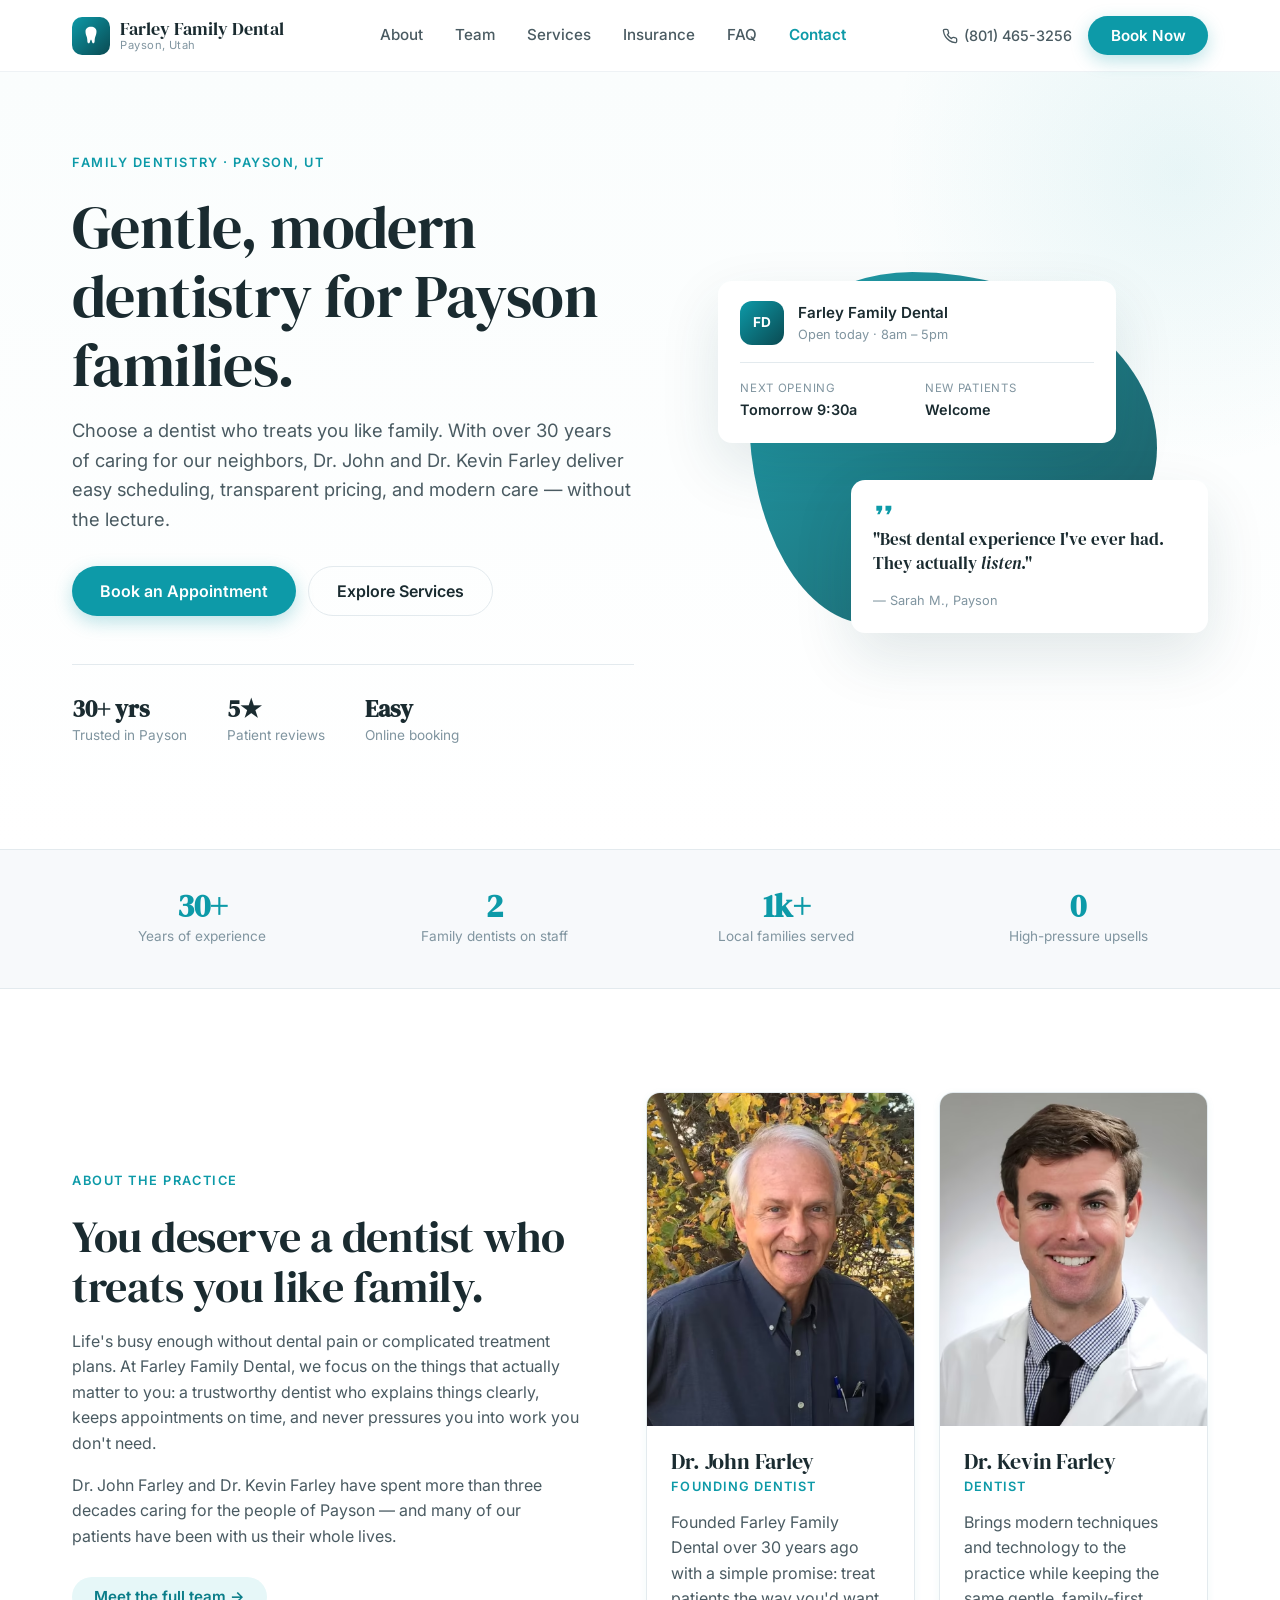
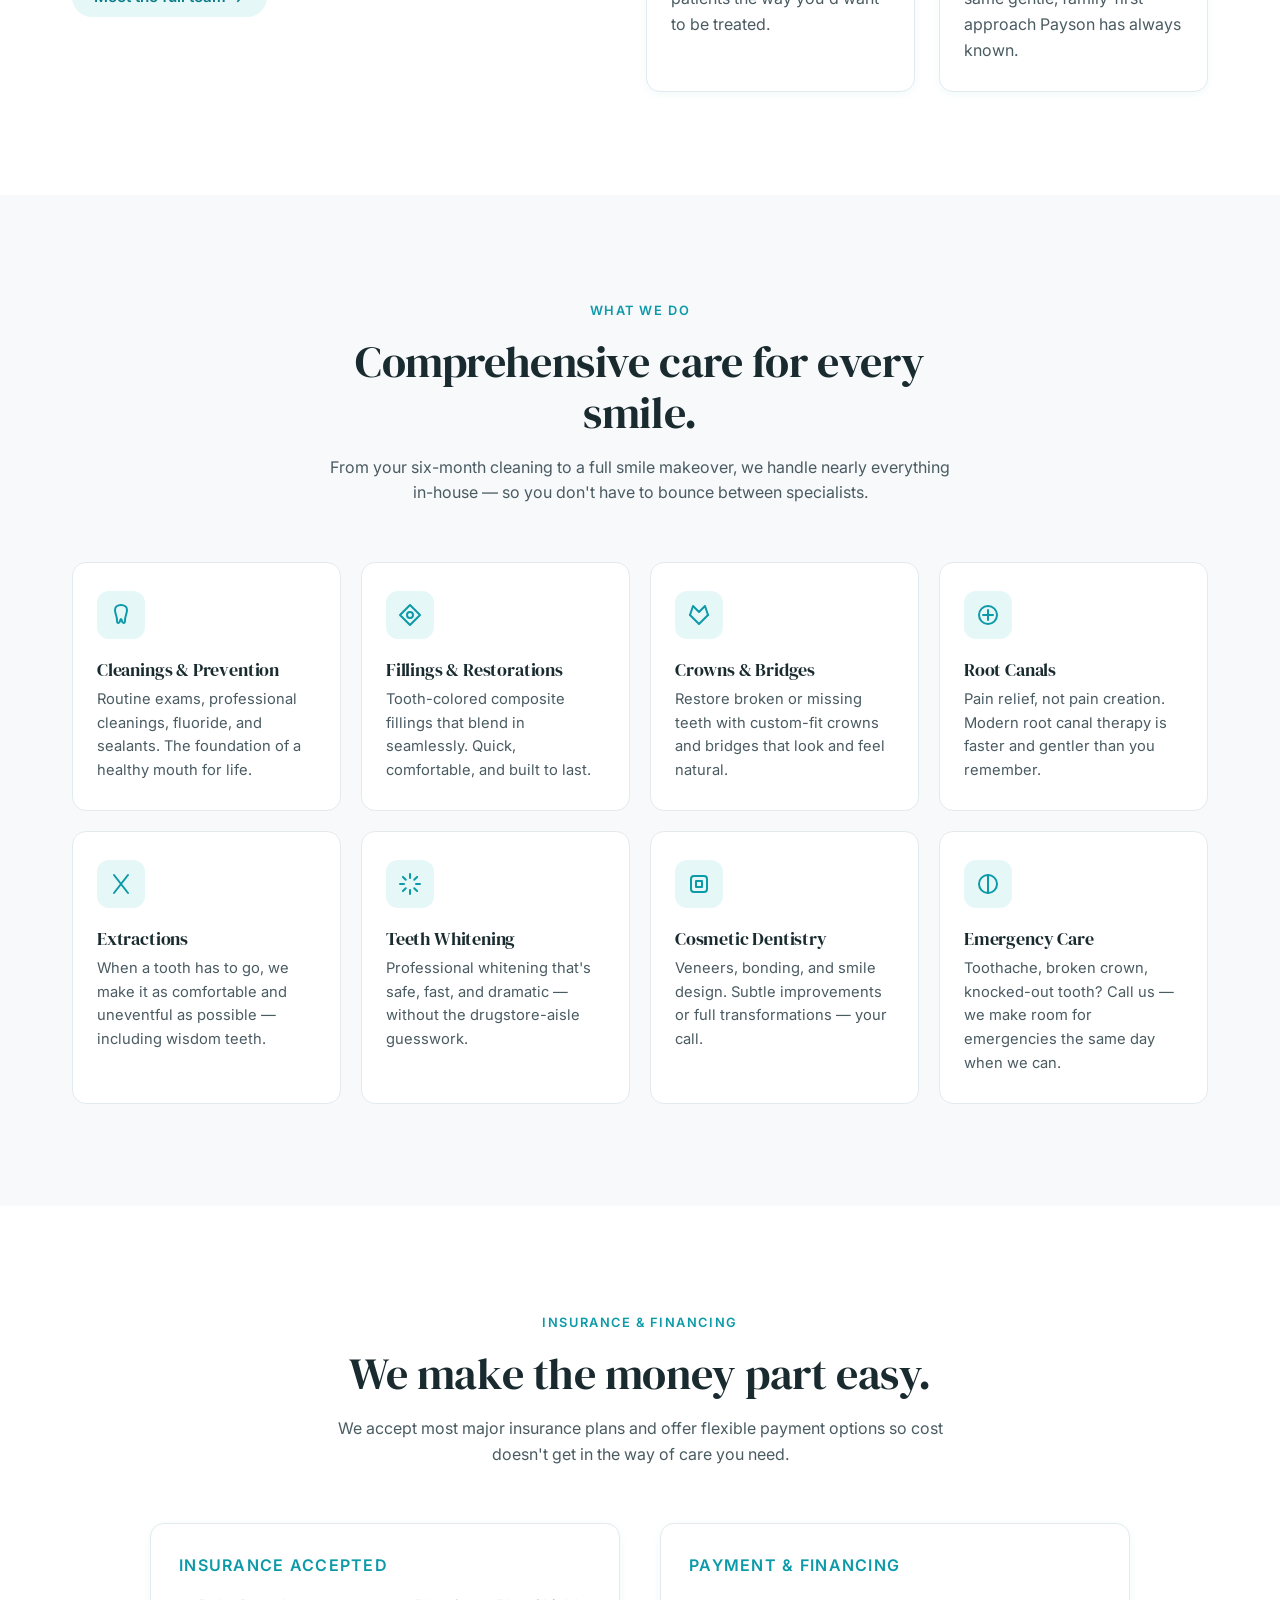
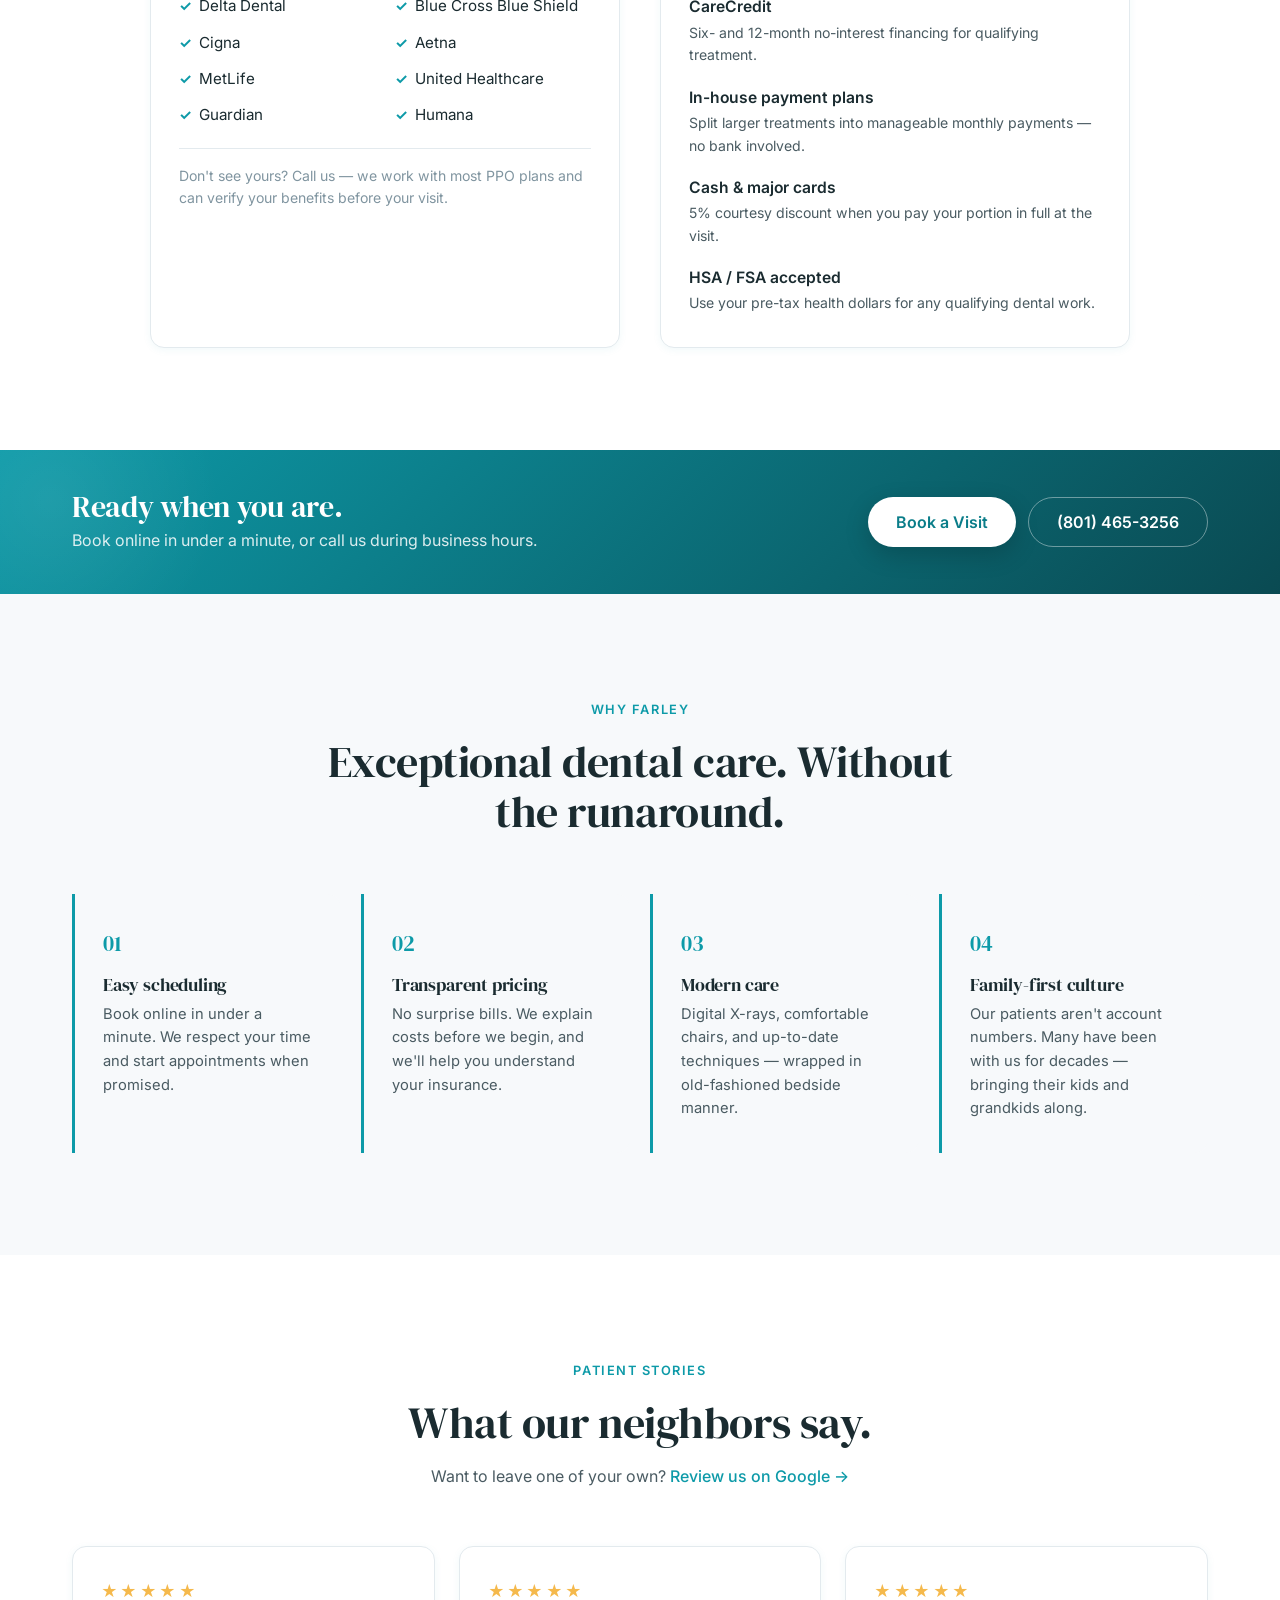
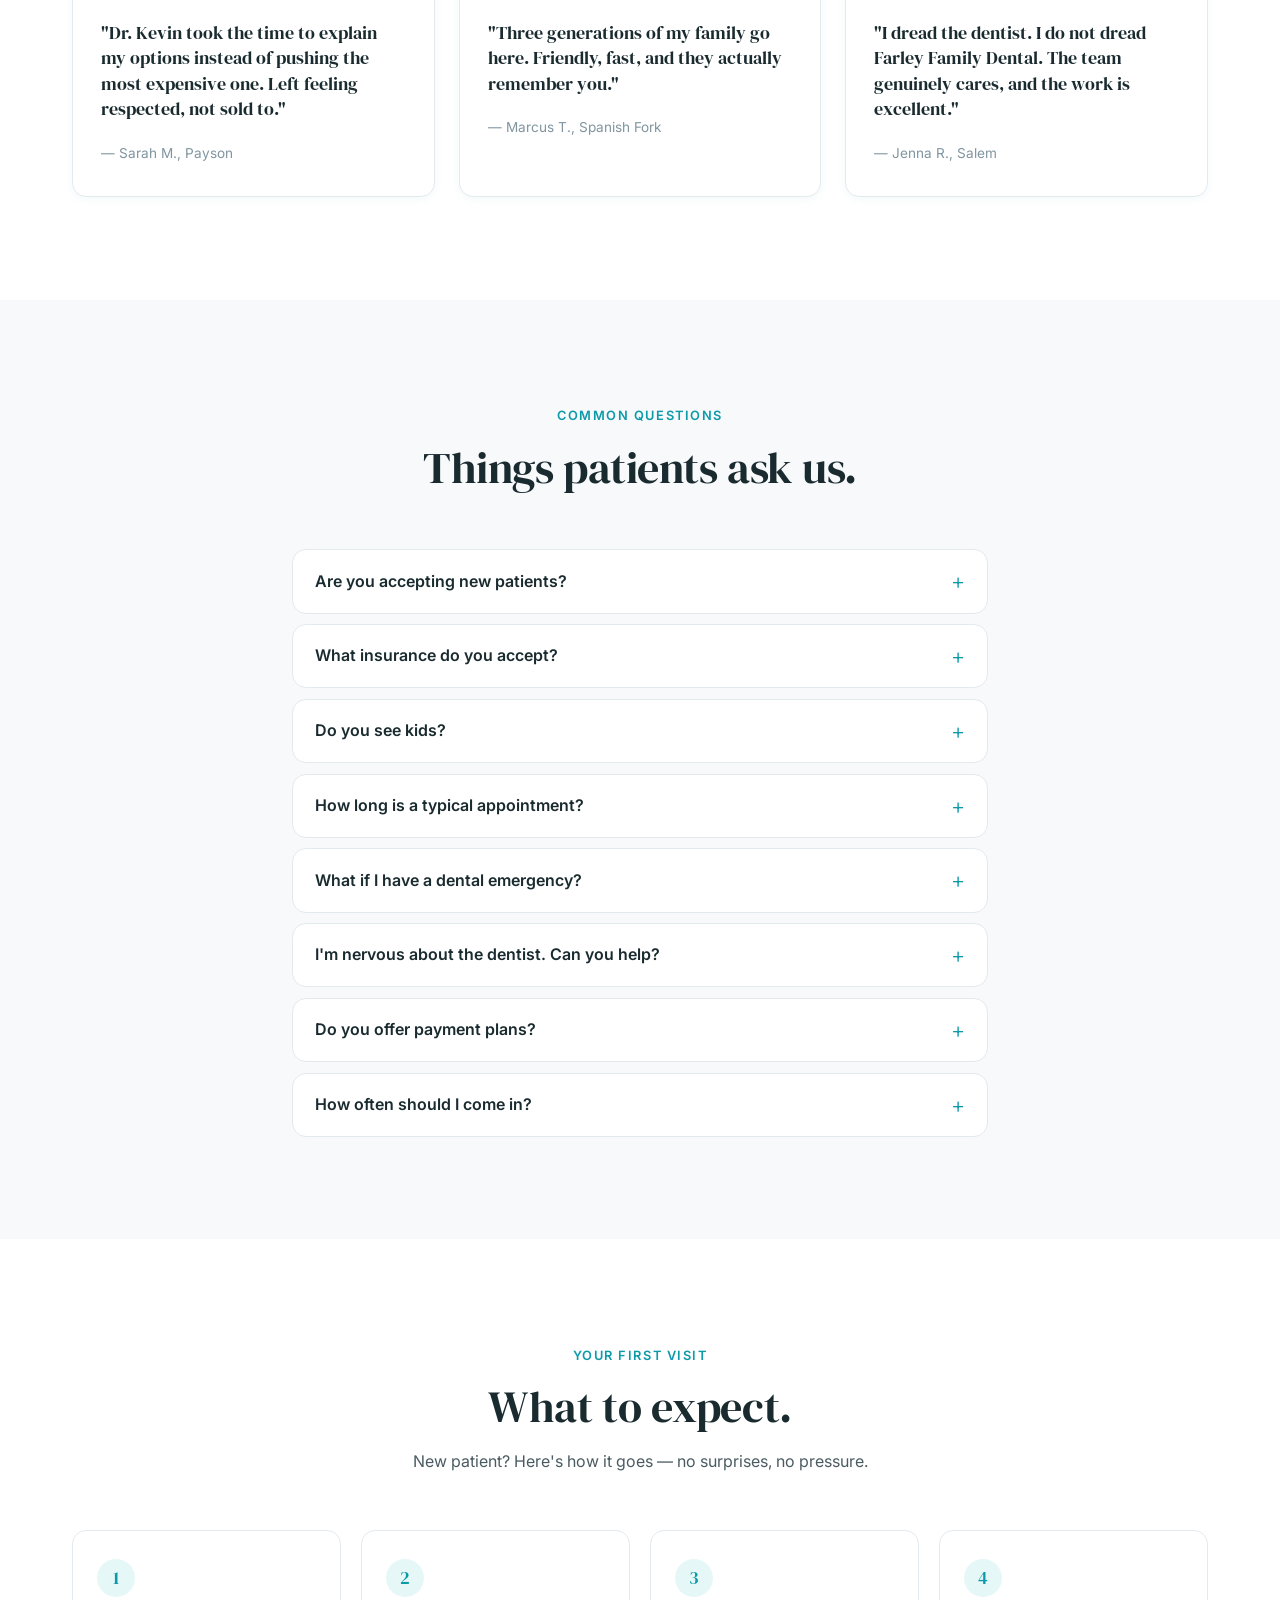
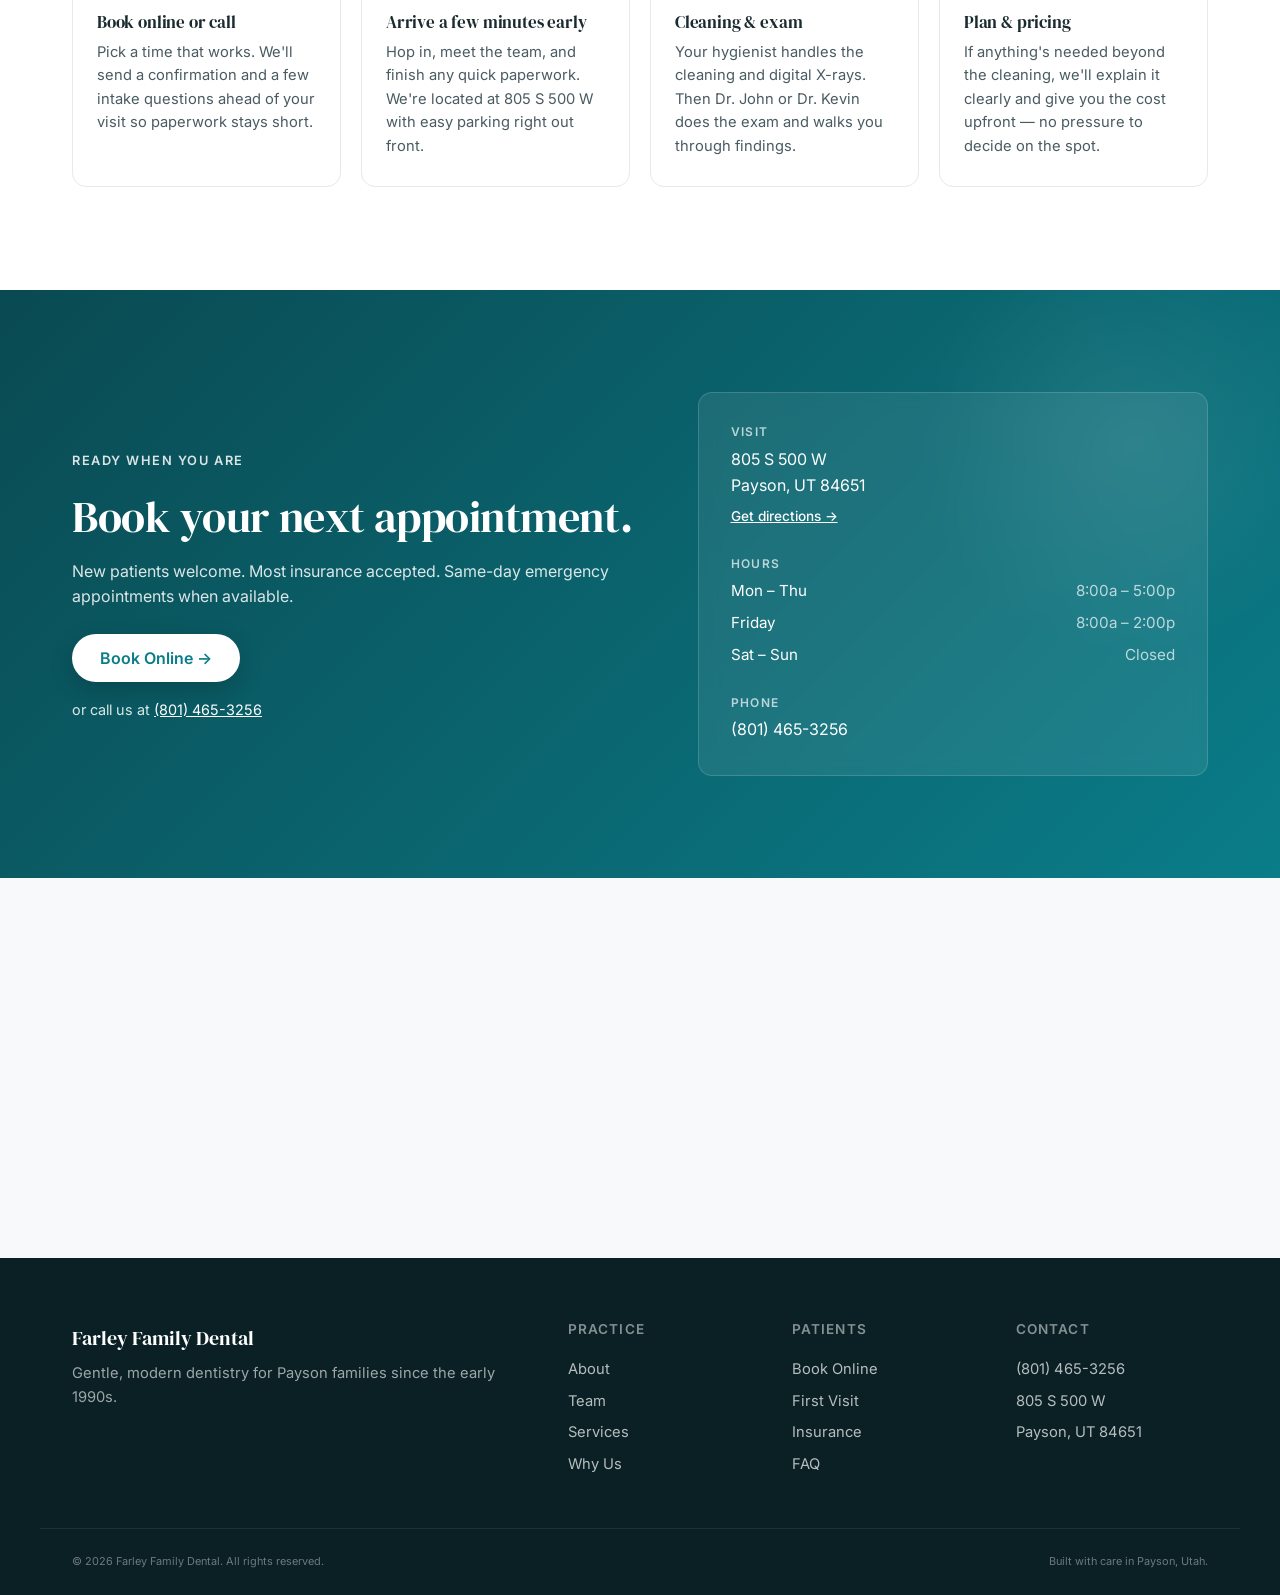
==== commit 02ebe4d0: "Add insurance, FAQ, first-visit, map sections" ====
--- a/index.html
+++ b/index.html
@@ -13,7 +13,7 @@
 </head>
 <body>
 
-    <!-- ============ HEADER ============ -->
+    <!-- HEADER -->
     <header class="site-header" id="top">
         <div class="container header-inner">
             <a href="#top" class="logo" aria-label="Farley Family Dental home">
@@ -27,42 +27,34 @@
                     <span class="logo-tag">Payson, Utah</span>
                 </span>
             </a>
-
             <nav class="nav" aria-label="Primary">
                 <a href="#about">About</a>
                 <a href="team.html">Team</a>
                 <a href="#services">Services</a>
-                <a href="#why-us">Why Us</a>
-                <a href="#testimonials">Reviews</a>
+                <a href="#insurance">Insurance</a>
+                <a href="#faq">FAQ</a>
                 <a href="#contact">Contact</a>
             </nav>
-
             <div class="header-cta">
-                <a href="tel:+18014653256" class="phone-link" aria-label="Call (801) 465-3256">
-                    <svg width="16" height="16" viewBox="0 0 24 24" fill="none" stroke="currentColor" stroke-width="2" stroke-linecap="round" stroke-linejoin="round" aria-hidden="true"><path d="M22 16.92v3a2 2 0 0 1-2.18 2 19.79 19.79 0 0 1-8.63-3.07 19.5 19.5 0 0 1-6-6 19.79 19.79 0 0 1-3.07-8.67A2 2 0 0 1 4.11 2h3a2 2 0 0 1 2 1.72 12.84 12.84 0 0 0 .7 2.81 2 2 0 0 1-.45 2.11L8.09 9.91a16 16 0 0 0 6 6l1.27-1.27a2 2 0 0 1 2.11-.45 12.84 12.84 0 0 0 2.81.7A2 2 0 0 1 22 16.92z"/></svg>
-                    (801) 465-3256
-                </a>
+                <a href="tel:+18014653256" class="phone-link"><svg width="16" height="16" viewBox="0 0 24 24" fill="none" stroke="currentColor" stroke-width="2" stroke-linecap="round" stroke-linejoin="round"><path d="M22 16.92v3a2 2 0 0 1-2.18 2 19.79 19.79 0 0 1-8.63-3.07 19.5 19.5 0 0 1-6-6 19.79 19.79 0 0 1-3.07-8.67A2 2 0 0 1 4.11 2h3a2 2 0 0 1 2 1.72 12.84 12.84 0 0 0 .7 2.81 2 2 0 0 1-.45 2.11L8.09 9.91a16 16 0 0 0 6 6l1.27-1.27a2 2 0 0 1 2.11-.45 12.84 12.84 0 0 0 2.81.7A2 2 0 0 1 22 16.92z"/></svg>(801) 465-3256</a>
                 <a href="book.html" class="btn btn-primary">Book Now</a>
             </div>
-
-            <button class="menu-toggle" aria-label="Open menu" aria-expanded="false" aria-controls="mobile-nav">
-                <span></span><span></span><span></span>
-            </button>
-        </div>
-
+            <button class="menu-toggle" aria-label="Open menu" aria-expanded="false" aria-controls="mobile-nav"><span></span><span></span><span></span></button>
+        </div>
         <nav class="mobile-nav" id="mobile-nav" aria-label="Mobile">
             <a href="#about">About</a>
             <a href="team.html">Team</a>
             <a href="#services">Services</a>
-            <a href="#why-us">Why Us</a>
-            <a href="#testimonials">Reviews</a>
+            <a href="#insurance">Insurance</a>
+            <a href="#faq">FAQ</a>
+            <a href="#first-visit">First Visit</a>
             <a href="#contact">Contact</a>
             <a href="tel:+18014653256" class="mobile-phone">(801) 465-3256</a>
             <a href="book.html" class="btn btn-primary btn-block">Book Appointment</a>
         </nav>
     </header>
 
-    <!-- ============ HERO ============ -->
+    <!-- HERO -->
     <section class="hero">
         <div class="container hero-inner">
             <div class="hero-copy">
@@ -79,7 +71,6 @@
                     <li><strong>Easy</strong><span>Online booking</span></li>
                 </ul>
             </div>
-
             <div class="hero-visual" aria-hidden="true">
                 <div class="hero-card hero-card-main">
                     <div class="hc-row">
@@ -96,7 +87,7 @@
                     </div>
                 </div>
                 <div class="hero-card hero-card-quote">
-                    <svg width="20" height="20" viewBox="0 0 24 24" fill="currentColor" aria-hidden="true"><path d="M9 7H4v6h3l-2 4h3l3-6V7zm11 0h-5v6h3l-2 4h3l3-6V7z"/></svg>
+                    <svg width="20" height="20" viewBox="0 0 24 24" fill="currentColor"><path d="M9 7H4v6h3l-2 4h3l3-6V7zm11 0h-5v6h3l-2 4h3l3-6V7z"/></svg>
                     <p>"Best dental experience I've ever had. They actually <em>listen</em>."</p>
                     <span>— Sarah M., Payson</span>
                 </div>
@@ -105,7 +96,7 @@
         </div>
     </section>
 
-    <!-- ============ TRUST STRIP ============ -->
+    <!-- TRUST STRIP -->
     <section class="trust-strip">
         <div class="container">
             <div class="trust-grid">
@@ -117,7 +108,7 @@
         </div>
     </section>
 
-    <!-- ============ ABOUT ============ -->
+    <!-- ABOUT -->
     <section class="section" id="about">
         <div class="container two-col">
             <div class="col-copy">
@@ -127,7 +118,6 @@
                 <p>Dr. John Farley and Dr. Kevin Farley have spent more than three decades caring for the people of Payson — and many of our patients have been with us their whole lives.</p>
                 <a href="team.html" class="btn btn-secondary">Meet the full team →</a>
             </div>
-
             <div class="dentist-grid">
                 <article class="dentist-card">
                     <img src="assets/dr-john.avif" alt="Dr. John Farley" class="dentist-photo" width="500" height="500" loading="lazy" />
@@ -145,7 +135,7 @@
         </div>
     </section>
 
-    <!-- ============ SERVICES ============ -->
+    <!-- SERVICES -->
     <section class="section section-alt" id="services">
         <div class="container">
             <div class="section-head">
@@ -153,129 +143,106 @@
                 <h2>Comprehensive care for every smile.</h2>
                 <p>From your six-month cleaning to a full smile makeover, we handle nearly everything in-house — so you don't have to bounce between specialists.</p>
             </div>
-
             <div class="service-grid">
-                <article class="service-card">
-                    <div class="service-icon" aria-hidden="true">
-                        <svg viewBox="0 0 24 24" fill="none" stroke="currentColor" stroke-width="2" stroke-linecap="round" stroke-linejoin="round"><path d="M12 2C8.5 2 6 4 6 7c0 2 .5 3.5 1 5 .6 1.7 1 3 1 5.5 0 1.7.8 2.5 1.5 2.5.8 0 1.2-.7 1.5-2 .3-1.4.6-2 1-2s.7.6 1 2c.3 1.3.7 2 1.5 2 .7 0 1.5-.8 1.5-2.5 0-2.5.4-3.8 1-5.5.5-1.5 1-3 1-5 0-3-2.5-5-6-5z"/></svg>
-                    </div>
-                    <h3>Cleanings &amp; Prevention</h3>
-                    <p>Routine exams, professional cleanings, fluoride, and sealants. The foundation of a healthy mouth for life.</p>
-                </article>
-
-                <article class="service-card">
-                    <div class="service-icon" aria-hidden="true">
-                        <svg viewBox="0 0 24 24" fill="none" stroke="currentColor" stroke-width="2" stroke-linecap="round" stroke-linejoin="round"><path d="M12 2L2 12l10 10 10-10z"/><circle cx="12" cy="12" r="3"/></svg>
-                    </div>
-                    <h3>Fillings &amp; Restorations</h3>
-                    <p>Tooth-colored composite fillings that blend in seamlessly. Quick, comfortable, and built to last.</p>
-                </article>
-
-                <article class="service-card">
-                    <div class="service-icon" aria-hidden="true">
-                        <svg viewBox="0 0 24 24" fill="none" stroke="currentColor" stroke-width="2" stroke-linecap="round" stroke-linejoin="round"><path d="M3 12l3-9 6 6 6-6 3 9"/><path d="M3 12l9 9 9-9"/></svg>
-                    </div>
-                    <h3>Crowns &amp; Bridges</h3>
-                    <p>Restore broken or missing teeth with custom-fit crowns and bridges that look and feel natural.</p>
-                </article>
-
-                <article class="service-card">
-                    <div class="service-icon" aria-hidden="true">
-                        <svg viewBox="0 0 24 24" fill="none" stroke="currentColor" stroke-width="2" stroke-linecap="round" stroke-linejoin="round"><circle cx="12" cy="12" r="9"/><path d="M12 7v10M7 12h10"/></svg>
-                    </div>
-                    <h3>Root Canals</h3>
-                    <p>Pain relief, not pain creation. Modern root canal therapy is faster and gentler than you remember.</p>
-                </article>
-
-                <article class="service-card">
-                    <div class="service-icon" aria-hidden="true">
-                        <svg viewBox="0 0 24 24" fill="none" stroke="currentColor" stroke-width="2" stroke-linecap="round" stroke-linejoin="round"><path d="M5 3l14 18M5 21L19 3"/></svg>
-                    </div>
-                    <h3>Extractions</h3>
-                    <p>When a tooth has to go, we make it as comfortable and uneventful as possible — including wisdom teeth.</p>
-                </article>
-
-                <article class="service-card">
-                    <div class="service-icon" aria-hidden="true">
-                        <svg viewBox="0 0 24 24" fill="none" stroke="currentColor" stroke-width="2" stroke-linecap="round" stroke-linejoin="round"><path d="M12 2v4M12 18v4M4.93 4.93l2.83 2.83M16.24 16.24l2.83 2.83M2 12h4M18 12h4M4.93 19.07l2.83-2.83M16.24 7.76l2.83-2.83"/></svg>
-                    </div>
-                    <h3>Teeth Whitening</h3>
-                    <p>Professional whitening that's safe, fast, and dramatic — without the drugstore-aisle guesswork.</p>
-                </article>
-
-                <article class="service-card">
-                    <div class="service-icon" aria-hidden="true">
-                        <svg viewBox="0 0 24 24" fill="none" stroke="currentColor" stroke-width="2" stroke-linecap="round" stroke-linejoin="round"><rect x="4" y="4" width="16" height="16" rx="3"/><path d="M9 9h6v6H9z"/></svg>
-                    </div>
-                    <h3>Cosmetic Dentistry</h3>
-                    <p>Veneers, bonding, and smile design. Subtle improvements or full transformations — your call.</p>
-                </article>
-
-                <article class="service-card">
-                    <div class="service-icon" aria-hidden="true">
-                        <svg viewBox="0 0 24 24" fill="none" stroke="currentColor" stroke-width="2" stroke-linecap="round" stroke-linejoin="round"><path d="M3 12a9 9 0 1018 0 9 9 0 10-18 0z"/><path d="M12 3v18"/></svg>
-                    </div>
-                    <h3>Emergency Care</h3>
-                    <p>Toothache, broken crown, knocked-out tooth? Call us — we make room for emergencies the same day when we can.</p>
-                </article>
-            </div>
-        </div>
-    </section>
-
-    <!-- ============ WHY US ============ -->
-    <section class="section" id="why-us">
+                <article class="service-card"><div class="service-icon"><svg viewBox="0 0 24 24" fill="none" stroke="currentColor" stroke-width="2" stroke-linecap="round" stroke-linejoin="round"><path d="M12 2C8.5 2 6 4 6 7c0 2 .5 3.5 1 5 .6 1.7 1 3 1 5.5 0 1.7.8 2.5 1.5 2.5.8 0 1.2-.7 1.5-2 .3-1.4.6-2 1-2s.7.6 1 2c.3 1.3.7 2 1.5 2 .7 0 1.5-.8 1.5-2.5 0-2.5.4-3.8 1-5.5.5-1.5 1-3 1-5 0-3-2.5-5-6-5z"/></svg></div><h3>Cleanings &amp; Prevention</h3><p>Routine exams, professional cleanings, fluoride, and sealants. The foundation of a healthy mouth for life.</p></article>
+                <article class="service-card"><div class="service-icon"><svg viewBox="0 0 24 24" fill="none" stroke="currentColor" stroke-width="2" stroke-linecap="round" stroke-linejoin="round"><path d="M12 2L2 12l10 10 10-10z"/><circle cx="12" cy="12" r="3"/></svg></div><h3>Fillings &amp; Restorations</h3><p>Tooth-colored composite fillings that blend in seamlessly. Quick, comfortable, and built to last.</p></article>
+                <article class="service-card"><div class="service-icon"><svg viewBox="0 0 24 24" fill="none" stroke="currentColor" stroke-width="2" stroke-linecap="round" stroke-linejoin="round"><path d="M3 12l3-9 6 6 6-6 3 9"/><path d="M3 12l9 9 9-9"/></svg></div><h3>Crowns &amp; Bridges</h3><p>Restore broken or missing teeth with custom-fit crowns and bridges that look and feel natural.</p></article>
+                <article class="service-card"><div class="service-icon"><svg viewBox="0 0 24 24" fill="none" stroke="currentColor" stroke-width="2" stroke-linecap="round" stroke-linejoin="round"><circle cx="12" cy="12" r="9"/><path d="M12 7v10M7 12h10"/></svg></div><h3>Root Canals</h3><p>Pain relief, not pain creation. Modern root canal therapy is faster and gentler than you remember.</p></article>
+                <article class="service-card"><div class="service-icon"><svg viewBox="0 0 24 24" fill="none" stroke="currentColor" stroke-width="2" stroke-linecap="round" stroke-linejoin="round"><path d="M5 3l14 18M5 21L19 3"/></svg></div><h3>Extractions</h3><p>When a tooth has to go, we make it as comfortable and uneventful as possible — including wisdom teeth.</p></article>
+                <article class="service-card"><div class="service-icon"><svg viewBox="0 0 24 24" fill="none" stroke="currentColor" stroke-width="2" stroke-linecap="round" stroke-linejoin="round"><path d="M12 2v4M12 18v4M4.93 4.93l2.83 2.83M16.24 16.24l2.83 2.83M2 12h4M18 12h4M4.93 19.07l2.83-2.83M16.24 7.76l2.83-2.83"/></svg></div><h3>Teeth Whitening</h3><p>Professional whitening that's safe, fast, and dramatic — without the drugstore-aisle guesswork.</p></article>
+                <article class="service-card"><div class="service-icon"><svg viewBox="0 0 24 24" fill="none" stroke="currentColor" stroke-width="2" stroke-linecap="round" stroke-linejoin="round"><rect x="4" y="4" width="16" height="16" rx="3"/><path d="M9 9h6v6H9z"/></svg></div><h3>Cosmetic Dentistry</h3><p>Veneers, bonding, and smile design. Subtle improvements or full transformations — your call.</p></article>
+                <article class="service-card"><div class="service-icon"><svg viewBox="0 0 24 24" fill="none" stroke="currentColor" stroke-width="2" stroke-linecap="round" stroke-linejoin="round"><path d="M3 12a9 9 0 1018 0 9 9 0 10-18 0z"/><path d="M12 3v18"/></svg></div><h3>Emergency Care</h3><p>Toothache, broken crown, knocked-out tooth? Call us — we make room for emergencies the same day when we can.</p></article>
+            </div>
+        </div>
+    </section>
+
+    <!-- INSURANCE & FINANCING -->
+    <section class="section" id="insurance">
+        <div class="container">
+            <div class="section-head">
+                <span class="eyebrow">Insurance &amp; financing</span>
+                <h2>We make the money part easy.</h2>
+                <p>We accept most major insurance plans and offer flexible payment options so cost doesn't get in the way of care you need.</p>
+            </div>
+            <div class="insurance-grid">
+                <div class="insurance-block">
+                    <h3>Insurance accepted</h3>
+                    <ul class="insurance-list">
+                        <li>Delta Dental</li>
+                        <li>Blue Cross Blue Shield</li>
+                        <li>Cigna</li>
+                        <li>Aetna</li>
+                        <li>MetLife</li>
+                        <li>United Healthcare</li>
+                        <li>Guardian</li>
+                        <li>Humana</li>
+                    </ul>
+                    <p class="insurance-note">Don't see yours? Call us — we work with most PPO plans and can verify your benefits before your visit.</p>
+                </div>
+                <div class="insurance-block">
+                    <h3>Payment &amp; financing</h3>
+                    <ul class="payment-options">
+                        <li><strong>CareCredit</strong><span>Six- and 12-month no-interest financing for qualifying treatment.</span></li>
+                        <li><strong>In-house payment plans</strong><span>Split larger treatments into manageable monthly payments — no bank involved.</span></li>
+                        <li><strong>Cash &amp; major cards</strong><span>5% courtesy discount when you pay your portion in full at the visit.</span></li>
+                        <li><strong>HSA / FSA accepted</strong><span>Use your pre-tax health dollars for any qualifying dental work.</span></li>
+                    </ul>
+                </div>
+            </div>
+        </div>
+    </section>
+
+    <!-- MID-PAGE CTA BAND -->
+    <section class="mid-cta">
+        <div class="container mid-cta-inner">
+            <div>
+                <h3>Ready when you are.</h3>
+                <p>Book online in under a minute, or call us during business hours.</p>
+            </div>
+            <div class="mid-cta-actions">
+                <a href="book.html" class="btn btn-primary btn-lg">Book a Visit</a>
+                <a href="tel:+18014653256" class="btn btn-ghost btn-lg btn-on-dark">(801) 465-3256</a>
+            </div>
+        </div>
+    </section>
+
+    <!-- WHY US -->
+    <section class="section section-alt" id="why-us">
         <div class="container">
             <div class="section-head">
                 <span class="eyebrow">Why Farley</span>
                 <h2>Exceptional dental care. Without the runaround.</h2>
             </div>
-
             <div class="value-grid">
-                <div class="value-card">
-                    <div class="value-num">01</div>
-                    <h3>Easy scheduling</h3>
-                    <p>Book online in under a minute. We respect your time and start appointments when promised.</p>
-                </div>
-                <div class="value-card">
-                    <div class="value-num">02</div>
-                    <h3>Transparent pricing</h3>
-                    <p>No surprise bills. We explain costs before we begin, and we'll help you understand your insurance.</p>
-                </div>
-                <div class="value-card">
-                    <div class="value-num">03</div>
-                    <h3>Modern care</h3>
-                    <p>Digital X-rays, comfortable chairs, and up-to-date techniques — wrapped in old-fashioned bedside manner.</p>
-                </div>
-                <div class="value-card">
-                    <div class="value-num">04</div>
-                    <h3>Family-first culture</h3>
-                    <p>Our patients aren't account numbers. Many have been with us for decades — bringing their kids and grandkids along.</p>
-                </div>
-            </div>
-        </div>
-    </section>
-
-    <!-- ============ TESTIMONIALS ============ -->
-    <section class="section section-alt" id="testimonials">
+                <div class="value-card"><div class="value-num">01</div><h3>Easy scheduling</h3><p>Book online in under a minute. We respect your time and start appointments when promised.</p></div>
+                <div class="value-card"><div class="value-num">02</div><h3>Transparent pricing</h3><p>No surprise bills. We explain costs before we begin, and we'll help you understand your insurance.</p></div>
+                <div class="value-card"><div class="value-num">03</div><h3>Modern care</h3><p>Digital X-rays, comfortable chairs, and up-to-date techniques — wrapped in old-fashioned bedside manner.</p></div>
+                <div class="value-card"><div class="value-num">04</div><h3>Family-first culture</h3><p>Our patients aren't account numbers. Many have been with us for decades — bringing their kids and grandkids along.</p></div>
+            </div>
+        </div>
+    </section>
+
+    <!-- TESTIMONIALS -->
+    <section class="section" id="testimonials">
         <div class="container">
             <div class="section-head">
                 <span class="eyebrow">Patient stories</span>
                 <h2>What our neighbors say.</h2>
-            </div>
-
+                <p>Want to leave one of your own? <a href="https://www.google.com/maps/search/Farley+Family+Dental+Payson+UT" target="_blank" rel="noopener">Review us on Google →</a></p>
+            </div>
             <div class="testimonial-grid">
                 <figure class="testimonial">
-                    <div class="stars" aria-label="5 out of 5 stars">★★★★★</div>
-                    <blockquote>"Dr. Kevin took the time to actually explain my options instead of just pushing the most expensive one. I left feeling respected, not sold to."</blockquote>
+                    <div class="stars">★★★★★</div>
+                    <blockquote>"Dr. Kevin took the time to explain my options instead of pushing the most expensive one. Left feeling respected, not sold to."</blockquote>
                     <figcaption>— Sarah M., Payson</figcaption>
                 </figure>
                 <figure class="testimonial">
-                    <div class="stars" aria-label="5 out of 5 stars">★★★★★</div>
-                    <blockquote>"Three generations of my family go here. That should tell you everything. Friendly, fast, and they actually remember you."</blockquote>
+                    <div class="stars">★★★★★</div>
+                    <blockquote>"Three generations of my family go here. Friendly, fast, and they actually remember you."</blockquote>
                     <figcaption>— Marcus T., Spanish Fork</figcaption>
                 </figure>
                 <figure class="testimonial">
-                    <div class="stars" aria-label="5 out of 5 stars">★★★★★</div>
+                    <div class="stars">★★★★★</div>
                     <blockquote>"I dread the dentist. I do not dread Farley Family Dental. The team genuinely cares, and the work is excellent."</blockquote>
                     <figcaption>— Jenna R., Salem</figcaption>
                 </figure>
@@ -283,7 +250,44 @@
         </div>
     </section>
 
-    <!-- ============ CONTACT / BOOK ============ -->
+    <!-- FAQ -->
+    <section class="section section-alt" id="faq">
+        <div class="container faq-container">
+            <div class="section-head">
+                <span class="eyebrow">Common questions</span>
+                <h2>Things patients ask us.</h2>
+            </div>
+            <div class="faq-list">
+                <details class="faq-item"><summary>Are you accepting new patients?</summary><p>Yes — we welcome new patients of all ages. Call (801) 465-3256 or book online and we'll get you in within a couple of weeks.</p></details>
+                <details class="faq-item"><summary>What insurance do you accept?</summary><p>We work with most major PPO plans including Delta Dental, Blue Cross, Cigna, Aetna, MetLife, United Healthcare, Guardian, and Humana. Don't see yours? Call us — we verify benefits for free before your visit.</p></details>
+                <details class="faq-item"><summary>Do you see kids?</summary><p>Absolutely. We're a family practice — three generations of patients are common here. We start seeing kids around age 1–2 for short, friendly visits to build comfort with the dentist.</p></details>
+                <details class="faq-item"><summary>How long is a typical appointment?</summary><p>A cleaning and check-up runs about 60 minutes. Just a check-up takes 30 minutes. We start on time and respect yours — most patients are in and out without a long wait.</p></details>
+                <details class="faq-item"><summary>What if I have a dental emergency?</summary><p>Call us first thing in the morning and we'll do our best to fit you in the same day. For after-hours emergencies, leave a message and we'll get back to you as soon as possible.</p></details>
+                <details class="faq-item"><summary>I'm nervous about the dentist. Can you help?</summary><p>Many of our patients started out nervous. We move at your pace, explain everything before we do it, and never pressure you into work you're not ready for. Tell us at booking and we'll plan accordingly.</p></details>
+                <details class="faq-item"><summary>Do you offer payment plans?</summary><p>Yes. We offer in-house payment plans for larger treatments and accept CareCredit financing (often 0% interest for qualifying patients). HSA and FSA cards work too.</p></details>
+                <details class="faq-item"><summary>How often should I come in?</summary><p>Standard recommendation is every six months for a cleaning and check-up. If you're at higher risk for cavities or gum disease, we may suggest every 3–4 months — always your call.</p></details>
+            </div>
+        </div>
+    </section>
+
+    <!-- FIRST VISIT -->
+    <section class="section" id="first-visit">
+        <div class="container">
+            <div class="section-head">
+                <span class="eyebrow">Your first visit</span>
+                <h2>What to expect.</h2>
+                <p>New patient? Here's how it goes — no surprises, no pressure.</p>
+            </div>
+            <ol class="steps-grid">
+                <li class="step-card"><span class="step-num">1</span><h3>Book online or call</h3><p>Pick a time that works. We'll send a confirmation and a few intake questions ahead of your visit so paperwork stays short.</p></li>
+                <li class="step-card"><span class="step-num">2</span><h3>Arrive a few minutes early</h3><p>Hop in, meet the team, and finish any quick paperwork. We're located at 805 S 500 W with easy parking right out front.</p></li>
+                <li class="step-card"><span class="step-num">3</span><h3>Cleaning &amp; exam</h3><p>Your hygienist handles the cleaning and digital X-rays. Then Dr. John or Dr. Kevin does the exam and walks you through findings.</p></li>
+                <li class="step-card"><span class="step-num">4</span><h3>Plan &amp; pricing</h3><p>If anything's needed beyond the cleaning, we'll explain it clearly and give you the cost upfront — no pressure to decide on the spot.</p></li>
+            </ol>
+        </div>
+    </section>
+
+    <!-- CONTACT / BOOK -->
     <section class="section section-cta" id="contact">
         <div class="container">
             <div class="cta-grid">
@@ -294,11 +298,11 @@
                     <a href="book.html" class="btn btn-primary btn-lg">Book Online →</a>
                     <p class="cta-or">or call us at <a href="tel:+18014653256">(801)&nbsp;465-3256</a></p>
                 </div>
-
                 <div class="cta-info">
                     <div class="info-block">
                         <h4>Visit</h4>
-                        <p>Payson, UT 84651</p>
+                        <p>805 S 500 W<br />Payson, UT 84651</p>
+                        <a href="https://www.google.com/maps/dir/?api=1&destination=805+S+500+W+Payson+UT+84651" target="_blank" rel="noopener" class="info-link">Get directions →</a>
                     </div>
                     <div class="info-block">
                         <h4>Hours</h4>
@@ -317,7 +321,12 @@
         </div>
     </section>
 
-    <!-- ============ FOOTER ============ -->
+    <!-- MAP -->
+    <section class="map-section" aria-label="Practice location">
+        <iframe src="https://maps.google.com/maps?q=805+S+500+W,+Payson,+UT+84651&hl=en&z=15&output=embed" width="100%" height="380" style="border:0;" loading="lazy" referrerpolicy="no-referrer-when-downgrade" title="Map of Farley Family Dental, 805 S 500 W, Payson, UT"></iframe>
+    </section>
+
+    <!-- FOOTER -->
     <footer class="site-footer">
         <div class="container footer-inner">
             <div class="footer-brand">
@@ -325,23 +334,9 @@
                 <p>Gentle, modern dentistry for Payson families since the early 1990s.</p>
             </div>
             <div class="footer-cols">
-                <div>
-                    <h5>Practice</h5>
-                    <a href="#about">About</a>
-                    <a href="#services">Services</a>
-                    <a href="#why-us">Why Us</a>
-                </div>
-                <div>
-                    <h5>Patients</h5>
-                    <a href="book.html">Book Online</a>
-                    <a href="#testimonials">Reviews</a>
-                    <a href="tel:+18014653256">Call us</a>
-                </div>
-                <div>
-                    <h5>Contact</h5>
-                    <a href="tel:+18014653256">(801) 465-3256</a>
-                    <span>Payson, UT 84651</span>
-                </div>
+                <div><h5>Practice</h5><a href="#about">About</a><a href="team.html">Team</a><a href="#services">Services</a><a href="#why-us">Why Us</a></div>
+                <div><h5>Patients</h5><a href="book.html">Book Online</a><a href="#first-visit">First Visit</a><a href="#insurance">Insurance</a><a href="#faq">FAQ</a></div>
+                <div><h5>Contact</h5><a href="tel:+18014653256">(801) 465-3256</a><span>805 S 500 W</span><span>Payson, UT 84651</span></div>
             </div>
         </div>
         <div class="container footer-bottom">
--- a/styles.css
+++ b/styles.css
@@ -373,3 +373,408 @@
 
 [hidden] { display: none !important; }
 
+
+/* =================================================
+   MOBILE FIXES (overlapping elements & spacing)
+   ================================================= */
+@media (max-width: 960px) {
+    /* Hero visual — stack the floating cards instead of overlapping */
+    .hero-visual { min-height: auto; padding: 1rem 0 2rem; }
+    .hero-card { position: relative; width: 100%; max-width: 360px; margin: 0 auto; }
+    .hero-card-main { top: auto; left: auto; }
+    .hero-card-quote { bottom: auto; right: auto; margin-top: 1rem; }
+    .hero-blob {
+        position: absolute;
+        inset: 0;
+        width: 80%;
+        height: 60%;
+        margin: auto;
+        opacity: .5;
+        z-index: 0;
+    }
+    .hero-card-main, .hero-card-quote { z-index: 2; }
+
+    /* Tighten section padding so content doesn't feel airy */
+    .section { padding: clamp(2.75rem, 8vw, 4.5rem) 0; }
+    .section-head { margin-bottom: 2rem; }
+
+    /* Hero spacing */
+    .hero { padding: 2rem 0 1rem; }
+    .hero-trust { margin-top: 2rem; padding-top: 1.5rem; }
+
+    /* Trust strip — keep readable */
+    .trust-strip { padding: 1.75rem 0; }
+    .trust-grid strong { font-size: 1.65rem; }
+
+    /* Booker — hide summary panel on mobile to avoid header overlap */
+    .booker-summary { display: none !important; }
+    .booker-page { padding: 1.5rem 0 3rem; }
+    .booker-card { padding: 1.5rem 1.25rem 1.25rem; min-height: auto; }
+    .booker-progress { margin-bottom: 1.25rem; }
+
+    /* CTA grid spacing */
+    .cta-info { padding: 1.5rem; gap: 1.25rem; }
+
+    /* Footer */
+    .site-footer { padding: 3rem 0 1.25rem; }
+    .footer-inner { padding-bottom: 2rem; }
+
+    /* Page hero (subpages) tighter */
+    .page-hero { padding: 2rem 0 1.5rem; }
+
+    /* About section spacing */
+    .two-col { gap: 2rem; }
+}
+
+@media (max-width: 560px) {
+    /* Calendar cells slightly smaller font on tiny screens */
+    .calendar-cell { font-size: .85rem; }
+    .calendar-title { font-size: 1.15rem; }
+    .calendar-dow span { font-size: .65rem; padding: .35rem 0; }
+
+    /* Time grid tighter */
+    .time-grid { grid-template-columns: repeat(2, 1fr); gap: .4rem; }
+    .time-slot { padding: .55rem .5rem; font-size: .85rem; }
+
+    /* Booker card more compact */
+    .booker-card { padding: 1.25rem 1rem 1rem; }
+    .booker-step-head { margin-bottom: 1.25rem; }
+    .booker-step-head h1 { font-size: 1.35rem; }
+    .booker-step-head p { font-size: .9rem; }
+
+    /* Service options tighter */
+    .service-option { padding: 1rem; gap: .85rem; }
+    .service-option-icon { width: 38px; height: 38px; }
+    .service-option-icon svg { width: 20px; height: 20px; }
+    .service-option-body h3 { font-size: .95rem; }
+    .service-option-body p { font-size: .8rem; }
+
+    /* Booker controls — smaller buttons */
+    .booker-controls { margin-top: 1.5rem; padding-top: 1rem; }
+    .booker-controls .btn { padding: .65rem 1rem; font-size: .9rem; }
+
+    /* Container padding */
+    .container { padding-left: 1rem; padding-right: 1rem; }
+
+    /* Hero card content slightly smaller */
+    .hero-card { padding: 1rem 1.1rem; }
+
+    /* Hide hero quote card on phones to avoid clutter */
+    .hero-card-quote { display: none; }
+
+    /* Confirm list field sizing */
+    .confirm-list dt { font-size: .7rem; }
+    .confirm-list dd { font-size: .9rem; }
+
+    /* Done state */
+    .booker-done h1 { font-size: 1.6rem; }
+    .done-actions { flex-direction: column; width: 100%; }
+    .done-actions .btn { width: 100%; }
+
+    /* Page-hero compact */
+    .page-hero { padding: 1.5rem 0 1.25rem; }
+    .page-hero h1 { font-size: 1.75rem; }
+    .page-hero .lead { font-size: 1rem; }
+}
+
+/* Push booker content below sticky header on mobile */
+@media (max-width: 960px) {
+    .booker-page { padding-top: 1.25rem; }
+    /* Make header non-sticky on booker page on mobile so progress isn't covered */
+    .page-book .site-header { position: static; }
+}
+
+/* Hero visual — hide entirely on phones; the desktop blob/cards
+   don't add value at narrow widths and were causing layout issues */
+@media (max-width: 960px) {
+    .hero-visual { display: none; }
+    .hero-inner { gap: 0; }
+    /* Tidy up hero so it feels grounded without the visual */
+    .hero { padding: 1.5rem 0 2.5rem; }
+    .hero-trust { margin-top: 2rem; padding-top: 1.5rem; border-top: 1px solid var(--color-border); }
+}
+
+/* Final hero cleanup on mobile — kill the awkward trust stack
+   (the trust-strip below already shows the same stats more nicely)
+   and make sure hero visual is definitely hidden */
+@media (max-width: 960px) {
+    .hero-visual { display: none !important; }
+    .hero-trust { display: none !important; }
+    .hero { padding: 1.5rem 0 2rem; }
+}
+
+/* =================================================
+   INSURANCE & FINANCING
+   ================================================= */
+.insurance-grid {
+    display: grid;
+    grid-template-columns: 1fr 1fr;
+    gap: 2.5rem;
+    max-width: 980px;
+    margin: 0 auto;
+}
+.insurance-block {
+    background: #fff;
+    border: 1px solid var(--color-border);
+    border-radius: var(--radius);
+    padding: 2rem 1.75rem;
+    box-shadow: var(--shadow-sm);
+}
+.insurance-block h3 {
+    font-family: var(--font-sans);
+    font-weight: 600;
+    font-size: 1rem;
+    text-transform: uppercase;
+    letter-spacing: .08em;
+    color: var(--color-primary);
+    margin-bottom: 1.25rem;
+}
+.insurance-list {
+    display: grid;
+    grid-template-columns: 1fr 1fr;
+    gap: .75rem 1.25rem;
+    margin-bottom: 1.25rem;
+}
+.insurance-list li {
+    font-size: .95rem;
+    color: var(--color-text);
+    padding-left: 1.25rem;
+    position: relative;
+}
+.insurance-list li::before {
+    content: "✓";
+    position: absolute;
+    left: 0;
+    color: var(--color-primary);
+    font-weight: 700;
+    font-size: .9rem;
+}
+.insurance-note {
+    font-size: .88rem;
+    color: var(--color-text-muted);
+    padding-top: 1rem;
+    border-top: 1px solid var(--color-border);
+}
+.payment-options {
+    display: flex;
+    flex-direction: column;
+    gap: 1.1rem;
+}
+.payment-options li {
+    display: flex;
+    flex-direction: column;
+    gap: .15rem;
+}
+.payment-options strong {
+    font-weight: 600;
+    color: var(--color-text);
+    font-size: .98rem;
+}
+.payment-options span {
+    font-size: .88rem;
+    color: var(--color-text-soft);
+}
+
+/* =================================================
+   MID-PAGE CTA BAND
+   ================================================= */
+.mid-cta {
+    background: linear-gradient(135deg, var(--color-primary) 0%, var(--color-accent) 100%);
+    color: #fff;
+    padding: 2.5rem 0;
+    position: relative;
+    overflow: hidden;
+}
+.mid-cta::before {
+    content: "";
+    position: absolute;
+    inset: -150px auto auto -150px;
+    width: 400px; height: 400px;
+    background: radial-gradient(circle, rgba(255,255,255,0.08) 0%, transparent 60%);
+    border-radius: 50%;
+    pointer-events: none;
+}
+.mid-cta-inner {
+    display: flex;
+    align-items: center;
+    justify-content: space-between;
+    gap: 2rem;
+    flex-wrap: wrap;
+    position: relative;
+    z-index: 1;
+}
+.mid-cta h3 {
+    font-family: var(--font-display);
+    font-size: clamp(1.4rem, 3vw, 1.85rem);
+    color: #fff;
+    margin: 0 0 .25rem;
+}
+.mid-cta p {
+    color: rgba(255, 255, 255, 0.85);
+    margin: 0;
+}
+.mid-cta-actions {
+    display: flex;
+    gap: .75rem;
+    flex-wrap: wrap;
+}
+.mid-cta .btn-primary {
+    background: #fff;
+    color: var(--color-primary-dark);
+    box-shadow: 0 8px 24px rgba(0,0,0,0.18);
+}
+.mid-cta .btn-primary:hover:not(:disabled) {
+    background: var(--color-primary-light);
+    color: var(--color-primary-dark);
+}
+.btn-on-dark {
+    border-color: rgba(255, 255, 255, 0.4) !important;
+    color: #fff !important;
+}
+.btn-on-dark:hover {
+    border-color: #fff !important;
+    color: #fff !important;
+    background: rgba(255, 255, 255, 0.1) !important;
+}
+
+/* =================================================
+   FAQ
+   ================================================= */
+.faq-container { max-width: 760px; }
+.faq-list { display: flex; flex-direction: column; gap: .65rem; }
+.faq-item {
+    background: #fff;
+    border: 1px solid var(--color-border);
+    border-radius: var(--radius);
+    overflow: hidden;
+    transition: border-color .2s ease, box-shadow .2s ease;
+}
+.faq-item[open] {
+    border-color: var(--color-primary);
+    box-shadow: var(--shadow-sm);
+}
+.faq-item summary {
+    list-style: none;
+    cursor: pointer;
+    padding: 1.15rem 1.4rem;
+    font-weight: 600;
+    font-size: 1rem;
+    color: var(--color-text);
+    display: flex;
+    justify-content: space-between;
+    align-items: center;
+    gap: 1rem;
+    transition: color .15s ease;
+}
+.faq-item summary::-webkit-details-marker { display: none; }
+.faq-item summary::after {
+    content: "+";
+    font-size: 1.4rem;
+    font-weight: 300;
+    color: var(--color-primary);
+    transition: transform .2s ease;
+    flex-shrink: 0;
+    line-height: 1;
+}
+.faq-item[open] summary::after {
+    content: "−";
+}
+.faq-item summary:hover { color: var(--color-primary); }
+.faq-item p {
+    padding: 0 1.4rem 1.25rem;
+    color: var(--color-text-soft);
+    font-size: .95rem;
+    line-height: 1.6;
+}
+
+/* =================================================
+   FIRST VISIT — STEPS
+   ================================================= */
+.steps-grid {
+    display: grid;
+    grid-template-columns: repeat(4, 1fr);
+    gap: 1.25rem;
+    list-style: none;
+    counter-reset: none;
+    padding: 0;
+}
+.step-card {
+    background: #fff;
+    border: 1px solid var(--color-border);
+    border-radius: var(--radius);
+    padding: 1.75rem 1.5rem;
+    position: relative;
+    transition: transform .2s ease, box-shadow .2s ease, border-color .2s ease;
+}
+.step-card:hover {
+    transform: translateY(-3px);
+    box-shadow: var(--shadow);
+    border-color: rgba(13, 154, 168, 0.3);
+}
+.step-num {
+    display: grid;
+    place-items: center;
+    width: 38px; height: 38px;
+    border-radius: 50%;
+    background: var(--color-primary-light);
+    color: var(--color-primary);
+    font-family: var(--font-display);
+    font-size: 1.1rem;
+    margin-bottom: 1rem;
+}
+.step-card h3 {
+    margin-bottom: .5rem;
+    font-size: 1.05rem;
+}
+.step-card p { font-size: .92rem; }
+
+/* =================================================
+   MAP
+   ================================================= */
+.map-section {
+    background: var(--color-bg-alt);
+    line-height: 0;
+}
+.map-section iframe {
+    display: block;
+    filter: grayscale(0.15) contrast(0.95);
+    transition: filter .3s ease;
+}
+.map-section iframe:hover { filter: none; }
+
+/* Get directions link in cta-info */
+.info-link {
+    display: inline-block;
+    margin-top: .5rem;
+    font-size: .85rem;
+    color: rgba(255, 255, 255, 0.85);
+    text-decoration: underline;
+    font-weight: 500;
+}
+.info-link:hover { color: #fff; }
+
+/* Section-head paragraph link styling (Google review CTA) */
+.section-head p a { font-weight: 500; }
+
+/* =================================================
+   RESPONSIVE OVERRIDES FOR NEW SECTIONS
+   ================================================= */
+@media (max-width: 960px) {
+    .insurance-grid { grid-template-columns: 1fr; gap: 1.25rem; max-width: 540px; }
+    .insurance-block { padding: 1.5rem 1.25rem; }
+    .insurance-list { grid-template-columns: 1fr 1fr; }
+    .steps-grid { grid-template-columns: repeat(2, 1fr); }
+    .mid-cta { padding: 2rem 0; }
+    .mid-cta-inner { flex-direction: column; align-items: flex-start; text-align: left; gap: 1.25rem; }
+    .mid-cta-actions { width: 100%; }
+    .mid-cta-actions .btn { flex: 1; min-width: 140px; }
+}
+@media (max-width: 560px) {
+    .insurance-list { grid-template-columns: 1fr; }
+    .steps-grid { grid-template-columns: 1fr; }
+    .faq-item summary { padding: 1rem 1.1rem; font-size: .95rem; }
+    .faq-item p { padding: 0 1.1rem 1rem; }
+    .mid-cta-actions { flex-direction: column; }
+    .mid-cta-actions .btn { width: 100%; }
+    .map-section iframe { height: 280px; }
+}
